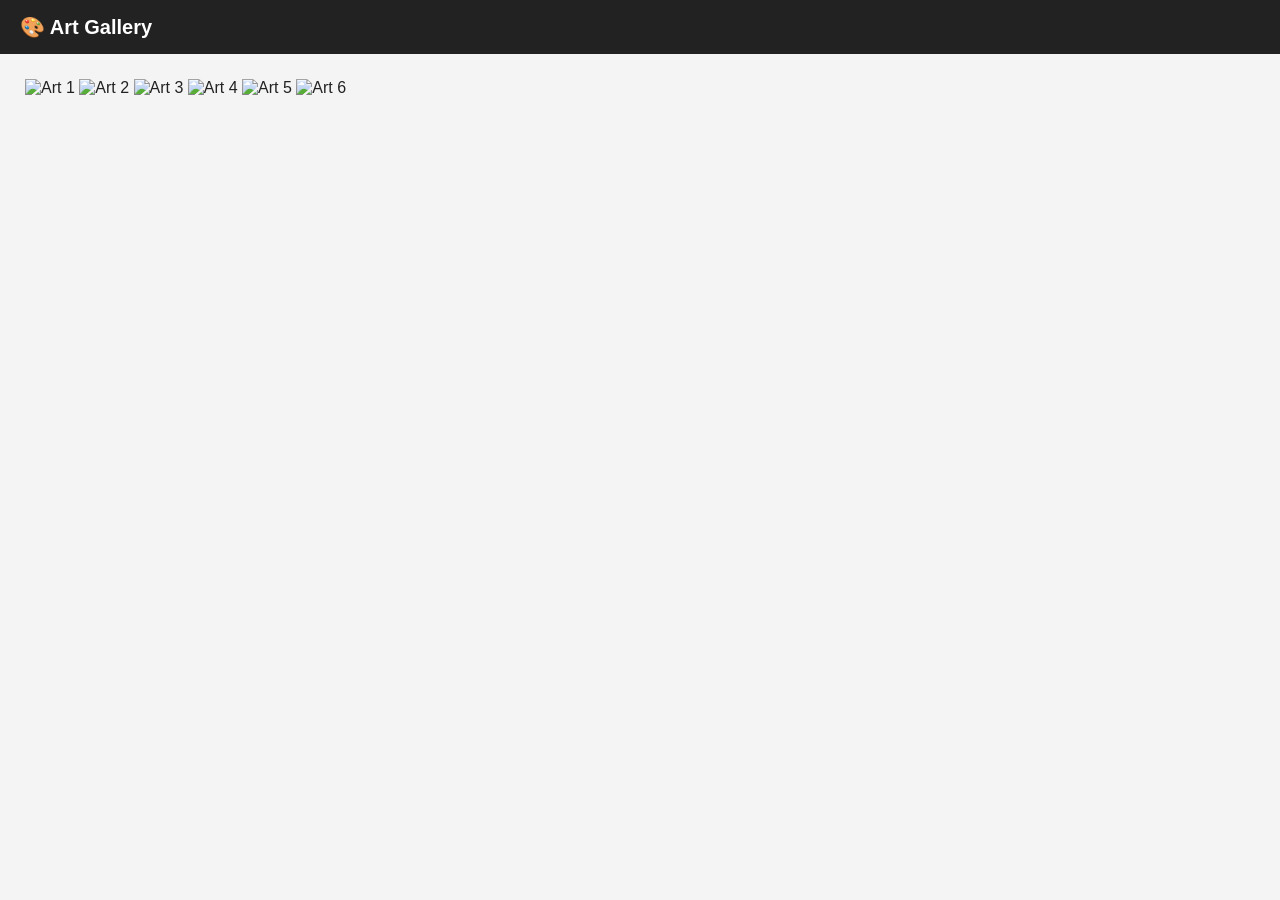
==== art.html @ 4e4d58de "Create art.html for art gallery layout Initial creation of an HTML file for an art gallery." ====
<!DOCTYPE html>
<html lang="en">
<head>
    <meta charset="UTF-8">
    <meta name="viewport" content="width=device-width, initial-scale=1.0">
    <title>Art Gallery | Bijoy</title>

    <link rel="stylesheet" href="style.css">
    <link rel="icon" href="logo.png">
</head>

<body>

<header>
    <h2>🎨 Art Gallery</h2>
</header>

<main>

<div class="gallery">

<img src="art1.jpg" alt="Art 1">
<img src="art2.jpg" alt="Art 2">
<img src="art3.jpg" alt="Art 3">
<img src="art4.jpg" alt="Art 4">
<img src="art5.jpg" alt="Art 5">
<img src="art6.jpg" alt="Art 6">

</div>

</main>

</body>
</html>
---- style.css ----
*{
    margin:0;
    padding:0;
    box-sizing:border-box;
    font-family:Arial,sans-serif;
}

body{
    background:#f4f4f4;
    color:#222;
}

/* ---------- Header ---------- */

header{
    display:flex;
    justify-content:space-between;
    align-items:center;
    background:#222;
    color:white;
    padding:15px 20px;
    position:sticky;
    top:0;
    z-index:1000;
}

header h2{
    font-size:20px;
}

header button{
    background:none;
    border:none;
    color:white;
    font-size:24px;
    cursor:pointer;
}

/* ---------- Sidebar ---------- */

.sidebar{
    position:fixed;
    top:0;
    left:-260px;
    width:250px;
    height:100%;
    background:#333;
    padding:20px;
    transition:0.3s;
    z-index:999;
}

.sidebar.active{
    left:0;
}

#closeBtn{
    float:right;
    background:none;
    border:none;
    color:white;
    font-size:22px;
    cursor:pointer;
    margin-bottom:20px;
}

.sidebar a{
    display:block;
    color:white;
    text-decoration:none;
    padding:12px;
    margin:10px 0;
    border-radius:8px;
}

.sidebar a:hover{
    background:#444;
}

/* ---------- Main ---------- */

main{
    padding:25px;
}

/* ---------- Home ---------- */

.home{
    text-align:center;
    padding:40px 20px;
}

.profile-frame{
    width:190px;
    height:190px;
    margin:auto;
    border:6px solid royalblue;
    border-radius:50%;
    padding:6px;
    background:white;
    box-shadow:0 4px 15px rgba(0,0,0,.25);
}

.home-profile{
    width:100%;
    height:100%;
    object-fit:cover;
    border-radius:50%;
}

.home h1{
    margin-top:20px;
    font-size:36px;
}

.tagline{
    color:#666;
    margin-top:10px;
    font-size:18px;
}

/* ---------- Sections ---------- */

section{
    background:white;
    margin-top:30px;
    padding:20px;
    border-radius:12px;
    box-shadow:0 2px 8px rgba(0,0,0,.12);
}

section h2{
    margin-bottom:15px;
    color:royalblue;
}

blockquote{
    border-left:5px solid royalblue;
    padding-left:15px;
    margin:15px 0;
    font-style:italic;
}

ul{
    margin-left:20px;
}

li{
    margin:8px 0;
}

/* ---------- Mobile ---------- */

@media(max-width:768px){

header h2{
    font-size:18px;
}

.profile-frame{
    width:150px;
    height:150px;
}

.home h1{
    font-size:28px;
}

}
/* ---------- Dark Mode ---------- */

body.dark{
    background:#121212;
    color:#f1f1f1;
}

body.dark header{
    background:#111;
}

body.dark .sidebar{
    background:#1b1b1b;
}

body.dark .sidebar a:hover{
    background:#333;
}

body.dark section{
    background:#1e1e1e;
    color:#f1f1f1;
}

body.dark .tagline{
    color:#ccc;
}

body.dark h2{
    color:#4da3ff;
}

body.dark blockquote{
    border-left-color:#4da3ff;
}

body.dark .profile-frame{
    background:#222;
}
section:hover{
    transform:translateY(-5px);
    box-shadow:0 8px 20px rgba(0,0,0,.18);
}
a{
    color:royalblue;
    text-decoration:none;
}

a:hover{
    text-decoration:underline;
}
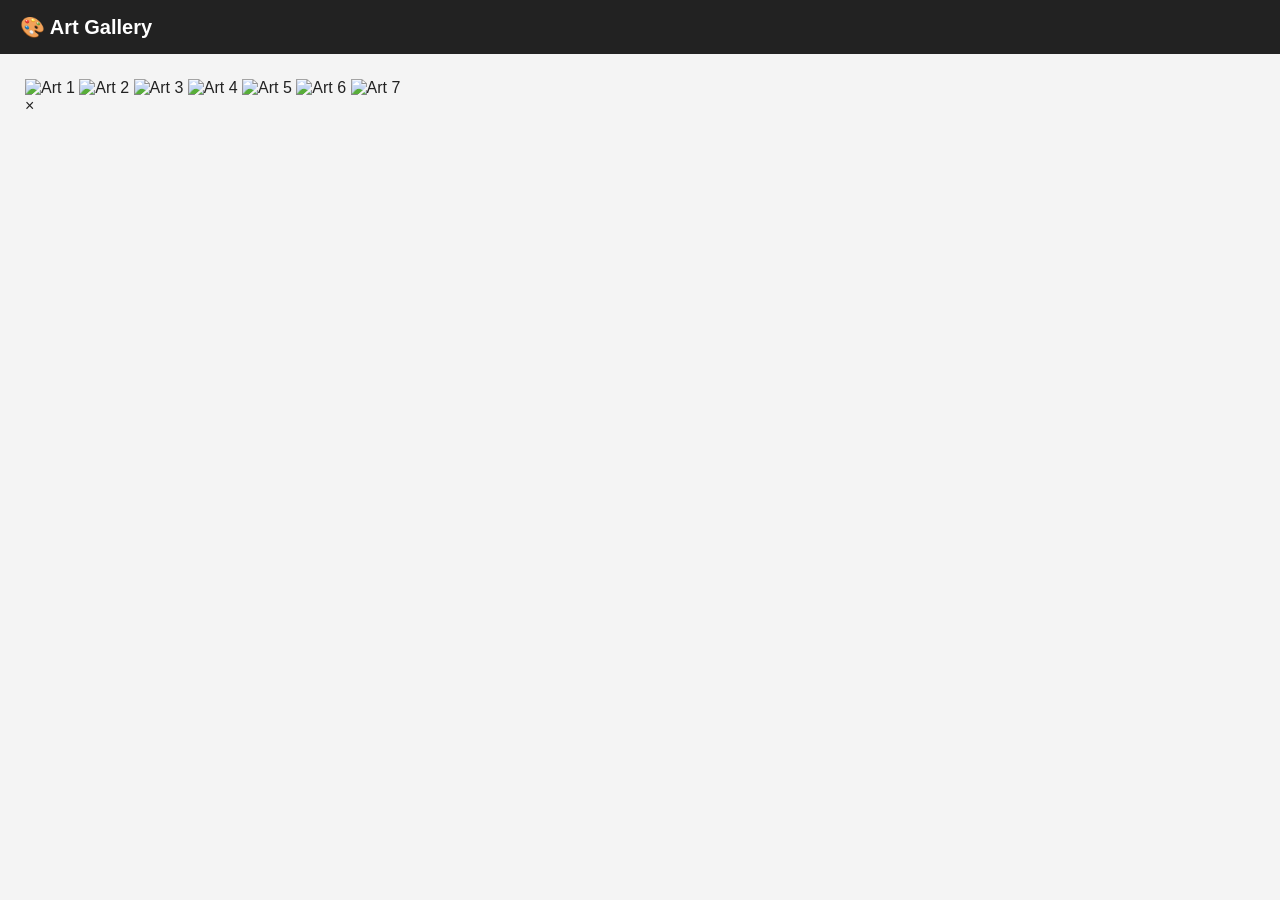
==== commit c5a227d4: "Implement lightbox for image display Added a lightbox feature for displaying images." ====
--- a/art.html
+++ b/art.html
@@ -8,7 +8,7 @@
     <link rel="stylesheet" href="style.css">
     <link rel="icon" href="logo.png">
 </head>
-
+<script src="art.js"></script>
 <body>
 
 <header>
@@ -25,9 +25,16 @@
 <img src="art4.jpg" alt="Art 4">
 <img src="art5.jpg" alt="Art 5">
 <img src="art6.jpg" alt="Art 6">
+<img src="art7.jpg" alt="Art 7">
 
 </div>
+<div id="lightbox" class="lightbox">
 
+    <span id="closeLightbox">&times;</span>
+
+    <img id="lightboxImg">
+
+</div>
 </main>
 
 </body>
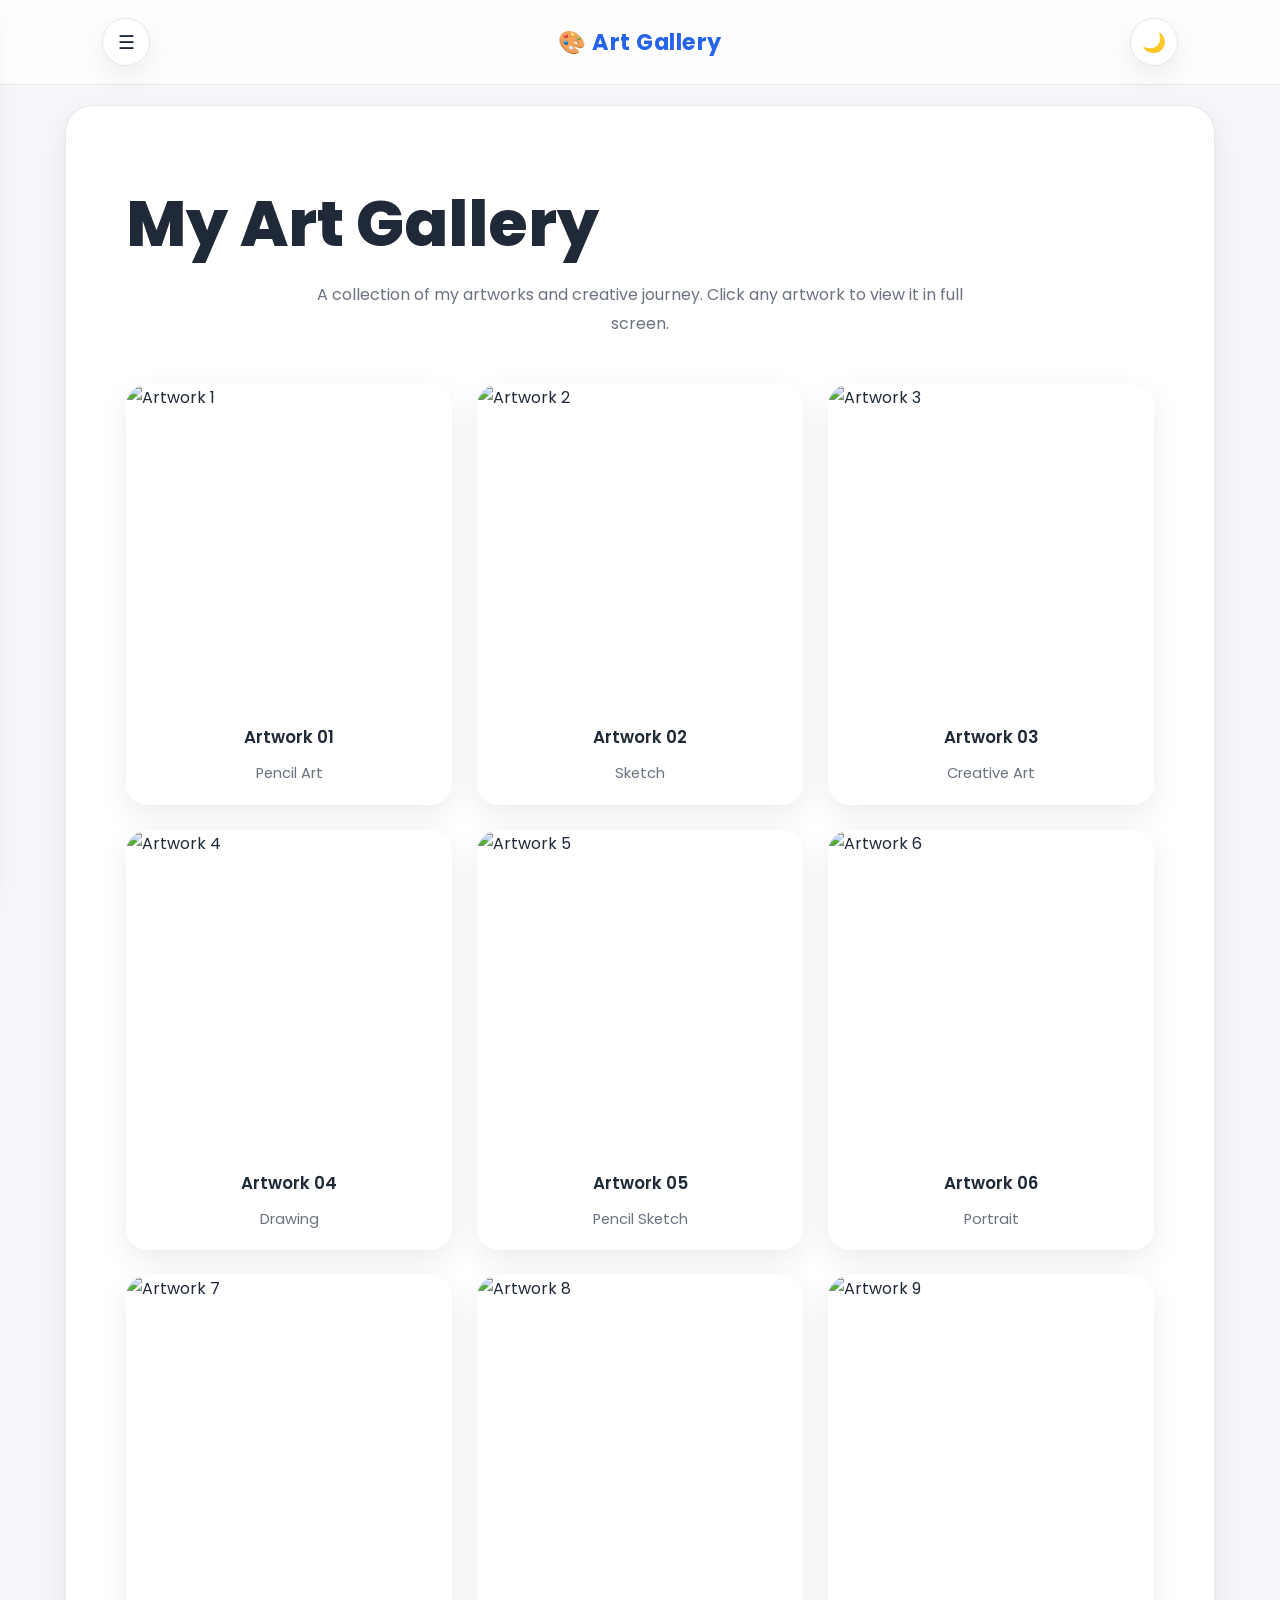
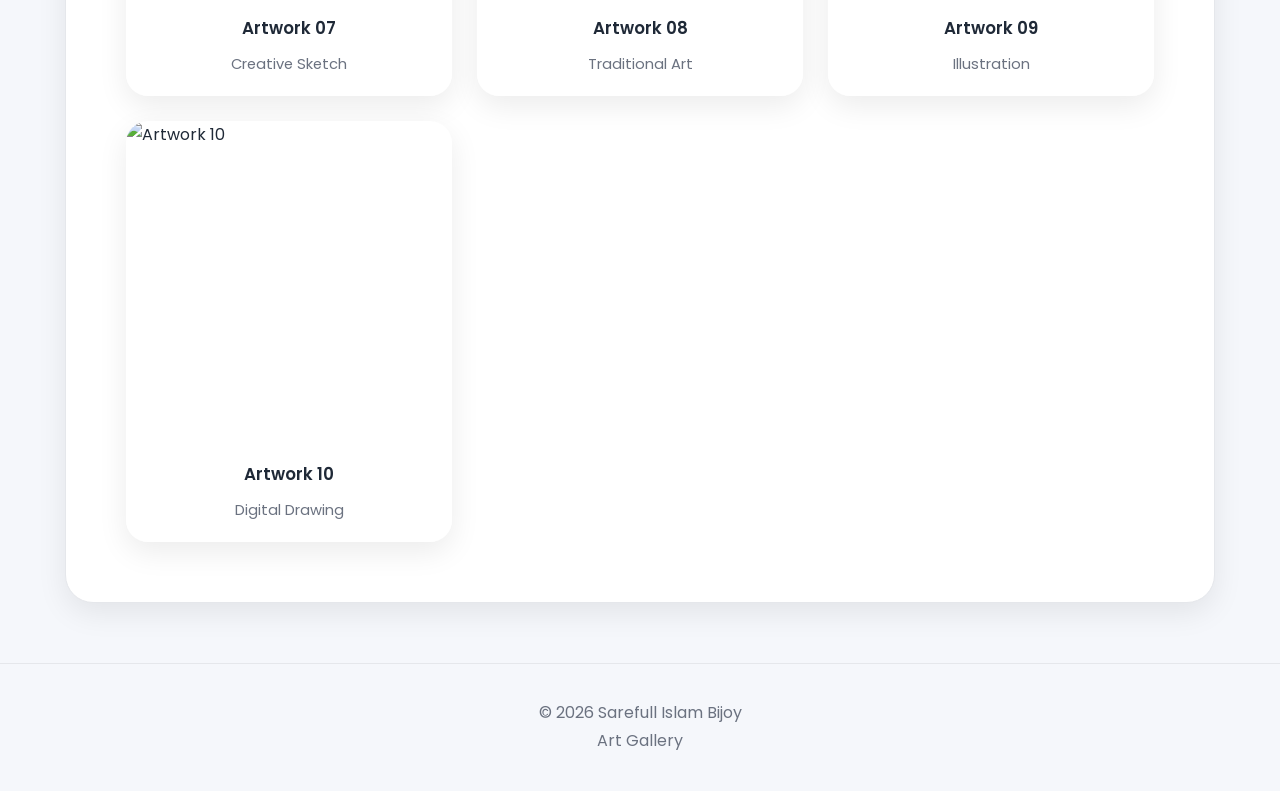
==== commit bfc23fcd: "Remove gallery overlay from artwork items Removed gallery overlay elements from multiple artworks." ====
--- a/art.html
+++ b/art.html
@@ -1,41 +1,450 @@
 <!DOCTYPE html>
 <html lang="en">
+
 <head>
+
     <meta charset="UTF-8">
-    <meta name="viewport" content="width=device-width, initial-scale=1.0">
-    <title>Art Gallery | Bijoy</title>
-
-    <link rel="stylesheet" href="style.css">
-    <link rel="icon" href="logo.png">
+
+    <meta name="viewport"
+          content="width=device-width, initial-scale=1.0">
+
+    <meta name="description"
+          content="Art Gallery of Sarefull Islam Bijoy">
+
+    <title>
+
+        Art Gallery | Bijoy Portfolio
+
+    </title>
+
+
+    <link rel="icon"
+          href="logo.png">
+
+
+    <link rel="stylesheet"
+          href="style.css">
+
 </head>
+
+
+<body>
+
+
+
+<!--==================================
+            HEADER
+===================================-->
+
+<header>
+
+    <button id="menuBtn">
+
+        ☰
+
+    </button>
+
+
+    <h2 class="logo">
+
+        🎨 Art Gallery
+
+    </h2>
+
+
+    <button id="themeBtn">
+
+        🌙
+
+    </button>
+
+
+</header>
+
+
+
+
+<!--==================================
+            SIDEBAR
+===================================-->
+
+<nav id="sidebar"
+     class="sidebar">
+
+
+    <button id="closeBtn">
+
+        ✕
+
+    </button>
+
+
+    <a href="index.html">
+
+        🏠 Home
+
+    </a>
+
+
+    <a href="education.html">
+
+        🎓 Education
+
+    </a>
+
+
+    <a href="art.html">
+
+        🎨 Art Gallery
+
+    </a>
+
+
+</nav>
+
+
+
+
+<main>
+
+
+
+<!--==================================
+            GALLERY SECTION
+===================================-->
+
+<section class="gallery-section">
+
+
+    <h1 class="page-title">
+
+        My Art Gallery
+
+    </h1>
+
+
+    <p class="gallery-subtitle">
+
+        A collection of my artworks and creative journey.
+
+        Click any artwork to view it in full screen.
+
+    </p>
+
+
+
+    <div class="gallery">
+<!--==================================
+            ARTWORK 1
+===================================-->
+
+<div class="gallery-item">
+
+
+    <img src="art1.jpg"
+         alt="Artwork 1">
+   
+    <div class="gallery-caption">
+
+        <h3>
+
+            Artwork 01
+
+        </h3>
+
+        <p>
+
+            Pencil Art
+
+        </p>
+
+    </div>
+
+
+</div>
+
+
+
+<!--==================================
+            ARTWORK 2
+===================================-->
+
+<div class="gallery-item">
+
+
+    <img src="art2.jpg"
+         alt="Artwork 2">
+    
+    <div class="gallery-caption">
+
+        <h3>
+
+            Artwork 02
+
+        </h3>
+
+        <p>
+
+            Sketch
+
+        </p>
+
+    </div>
+
+
+</div>
+
+
+
+<!--==================================
+            ARTWORK 3
+===================================-->
+
+<div class="gallery-item">
+
+
+    <img src="art3.jpg"
+         alt="Artwork 3">
+        
+    <div class="gallery-caption">
+
+        <h3>
+
+            Artwork 03
+
+        </h3>
+
+        <p>
+
+            Creative Art
+
+        </p>
+
+    </div>
+
+
+</div>
+
+
+
+<!--==================================
+            ARTWORK 4
+===================================-->
+
+<div class="gallery-item">
+
+
+    <img src="art4.jpg"
+         alt="Artwork 4">
+
+    <div class="gallery-caption">
+
+        <h3>
+
+            Artwork 04
+
+        </h3>
+
+        <p>
+
+            Drawing
+
+        </p>
+
+    </div>
+
+
+</div>
+
+
+
+<!--==================================
+            ARTWORK 5
+===================================-->
+
+<div class="gallery-item">
+
+
+    <img src="art5.jpg"
+         alt="Artwork 5">
+
+    <div class="gallery-caption">
+
+        <h3>
+
+            Artwork 05
+
+        </h3>
+
+        <p>
+
+            Pencil Sketch
+
+        </p>
+
+    </div>
+
+
+</div>
+
+<!--==================================
+            ARTWORK 6
+===================================-->
+
+<div class="gallery-item">
+
+    <img src="art6.jpg" alt="Artwork 6">
+
+    <div class="gallery-caption">
+
+        <h3>Artwork 06</h3>
+
+        <p>Portrait</p>
+
+    </div>
+
+</div>
+
+
+<!--==================================
+            ARTWORK 7
+===================================-->
+
+<div class="gallery-item">
+
+    <img src="art7.jpg" alt="Artwork 7">
+
+    <div class="gallery-caption">
+
+        <h3>Artwork 07</h3>
+
+        <p>Creative Sketch</p>
+
+    </div>
+
+</div>
+
+
+<!--==================================
+            ARTWORK 8
+===================================-->
+
+<div class="gallery-item">
+
+    <img src="art8.jpg" alt="Artwork 8">
+
+    <div class="gallery-caption">
+
+        <h3>Artwork 08</h3>
+
+        <p>Traditional Art</p>
+
+    </div>
+
+</div>
+
+
+<!--==================================
+            ARTWORK 9
+===================================-->
+
+<div class="gallery-item">
+
+    <img src="art9.jpg" alt="Artwork 9">
+
+    <div class="gallery-caption">
+
+        <h3>Artwork 09</h3>
+
+        <p>Illustration</p>
+
+    </div>
+
+</div>
+
+
+<!--==================================
+            ARTWORK 10
+===================================-->
+
+<div class="gallery-item">
+
+    <img src="art10.jpg" alt="Artwork 10">
+    <div class="gallery-caption">
+
+        <h3>Artwork 10</h3>
+
+        <p>Digital Drawing</p>
+
+    </div>
+
+</div>
+
+    </div>
+
+</section>
+
+</main>
+
+
+<!--==================================
+            LIGHTBOX
+===================================-->
+
+<div class="lightbox" id="lightbox">
+
+    <button class="lightbox-close" id="closeLightbox">
+
+        ✕
+
+    </button>
+
+    <button class="lightbox-prev" id="prevImage">
+
+        ❮
+
+    </button>
+
+    <img id="lightboxImg" src="" alt="Artwork">
+
+    <button class="lightbox-next" id="nextImage">
+
+        ❯
+
+    </button>
+
+    <div class="lightbox-counter" id="imageCounter">
+
+        1 / 10
+
+    </div>
+
+</div>
+
+
+<!--==================================
+            FOOTER
+===================================-->
+
+<footer>
+
+    <p>
+
+        © 2026 Sarefull Islam Bijoy
+
+    </p>
+
+    <p>
+
+        Art Gallery
+
+    </p>
+
+</footer>
+
+
+<script src="script.js"></script>
 <script src="art.js"></script>
-<body>
-
-<header>
-    <h2>🎨 Art Gallery</h2>
-</header>
-
-<main>
-
-<div class="gallery">
-
-<img src="art1.jpg" alt="Art 1">
-<img src="art2.jpg" alt="Art 2">
-<img src="art3.jpg" alt="Art 3">
-<img src="art4.jpg" alt="Art 4">
-<img src="art5.jpg" alt="Art 5">
-<img src="art6.jpg" alt="Art 6">
-<img src="art7.jpg" alt="Art 7">
-
-</div>
-<div id="lightbox" class="lightbox">
-
-    <span id="closeLightbox">&times;</span>
-
-    <img id="lightboxImg">
-
-</div>
-</main>
 
 </body>
 </html>
--- a/style.css
+++ b/style.css
@@ -1,220 +1,3514 @@
-*{
+/*==================================================
+            BIJOY PORTFOLIO
+              STYLE.CSS
+              PART 1
+==================================================*/
+
+
+/*==============================
+        GOOGLE FONT
+==============================*/
+
+@import url("https://fonts.googleapis.com/css2?family=Poppins:wght@300;400;500;600;700;800&display=swap");
+
+
+/*==============================
+        CSS VARIABLES
+==============================*/
+
+:root{
+
+    --primary:#2563eb;
+    --primary-dark:#1d4ed8;
+
+    --secondary:#0f172a;
+
+    --background:#f5f7fb;
+    --surface:#ffffff;
+
+    --text:#1f2937;
+    --text-light:#6b7280;
+
+    --border:#e5e7eb;
+
+    --shadow:0 10px 30px rgba(0,0,0,.08);
+
+    --radius:18px;
+
+    --transition:.30s ease;
+
+}
+
+
+/*==============================
+        DARK MODE
+==============================*/
+
+body.dark{
+
+    --background:#0f172a;
+
+    --surface:#1e293b;
+
+    --text:#f8fafc;
+
+    --text-light:#cbd5e1;
+
+    --border:#334155;
+
+    --shadow:0 12px 35px rgba(0,0,0,.45);
+
+}
+
+
+/*==============================
+        RESET
+==============================*/
+
+*,
+*::before,
+*::after{
+
     margin:0;
     padding:0;
+
     box-sizing:border-box;
-    font-family:Arial,sans-serif;
-}
+
+}
+
+
+/*==============================
+        HTML
+==============================*/
+
+html{
+
+    scroll-behavior:smooth;
+
+}
+
+
+/*==============================
+        BODY
+==============================*/
 
 body{
-    background:#f4f4f4;
-    color:#222;
-}
-
-/* ---------- Header ---------- */
+
+    font-family:"Poppins",sans-serif;
+
+    background:var(--background);
+
+    color:var(--text);
+
+    line-height:1.8;
+
+    transition:
+
+        background var(--transition),
+
+        color var(--transition);
+
+}
+
+
+/*==============================
+        IMAGES
+==============================*/
+
+img{
+
+    display:block;
+
+    max-width:100%;
+
+}
+
+
+/*==============================
+        LINKS
+==============================*/
+
+a{
+
+    color:inherit;
+
+    text-decoration:none;
+
+    transition:var(--transition);
+
+}
+
+
+/*==============================
+        BUTTON
+==============================*/
+
+button{
+
+    font-family:inherit;
+
+    border:none;
+
+    outline:none;
+
+    cursor:pointer;
+
+}
+
+
+/*==============================
+        LIST
+==============================*/
+
+ul{
+
+    list-style:none;
+
+}
+
+
+/*==============================
+        MAIN
+==============================*/
+
+main{
+
+    width:min(1150px,92%);
+
+    margin:auto;
+
+}
+
+
+/*==============================
+        SECTION
+==============================*/
+
+section{
+
+    padding:90px 0;
+
+}
+
+
+/*==============================
+        HEADINGS
+==============================*/
+
+h1{
+
+    font-size:clamp(2.3rem,5vw,4rem);
+
+    font-weight:800;
+
+    color:var(--text);
+
+}
+
+
+h2{
+
+    font-size:clamp(1.8rem,4vw,2.5rem);
+
+    font-weight:700;
+
+    color:var(--primary);
+
+}
+
+
+h3{
+
+    font-size:1.4rem;
+
+    font-weight:600;
+
+}
+
+
+/*==============================
+        PARAGRAPH
+==============================*/
+
+p{
+
+    color:var(--text-light);
+
+}
+
+
+/*==============================
+        SELECTION
+==============================*/
+
+::selection{
+
+    background:var(--primary);
+
+    color:white;
+
+}
+
+
+/*==============================
+        SCROLLBAR
+==============================*/
+
+::-webkit-scrollbar{
+
+    width:10px;
+
+}
+
+
+::-webkit-scrollbar-track{
+
+    background:var(--background);
+
+}
+
+
+::-webkit-scrollbar-thumb{
+
+    background:var(--primary);
+
+    border-radius:20px;
+
+}
+
+
+::-webkit-scrollbar-thumb:hover{
+
+    background:var(--primary-dark);
+
+}
+
+
+/*==============================
+        CARD
+==============================*/
+
+.card{
+
+    background:var(--surface);
+
+    border:1px solid var(--border);
+
+    border-radius:var(--radius);
+
+    box-shadow:var(--shadow);
+
+}
+
+
+/*==============================
+        TRANSITION
+==============================*/
+
+.card,
+button,
+a,
+img{
+
+    transition:var(--transition);
+
+}
+
+/*==================================================
+            HEADER & SIDEBAR
+==================================================*/
+
+
+/*==============================
+            HEADER
+==============================*/
 
 header{
+
+    position:sticky;
+
+    top:0;
+
+    z-index:1000;
+
     display:flex;
+
+    align-items:center;
+
     justify-content:space-between;
+
+    padding:18px 8%;
+
+    background:rgba(255,255,255,.85);
+
+    backdrop-filter:blur(18px);
+
+    -webkit-backdrop-filter:blur(18px);
+
+    border-bottom:1px solid var(--border);
+
+    transition:var(--transition);
+
+}
+
+body.dark header{
+
+    background:rgba(15,23,42,.90);
+
+}
+
+
+/*==============================
+        HEADER TITLE
+==============================*/
+
+header h2{
+
+    color:var(--primary);
+
+    font-size:1.4rem;
+
+    font-weight:700;
+
+    letter-spacing:.5px;
+
+}
+
+
+/*==============================
+        HEADER BUTTONS
+==============================*/
+
+#menuBtn,
+#themeBtn{
+
+    width:48px;
+
+    height:48px;
+
+    display:flex;
+
     align-items:center;
-    background:#222;
-    color:white;
-    padding:15px 20px;
-    position:sticky;
+
+    justify-content:center;
+
+    border-radius:50%;
+
+    background:var(--surface);
+
+    color:var(--text);
+
+    border:1px solid var(--border);
+
+    box-shadow:var(--shadow);
+
+    font-size:1.2rem;
+
+}
+
+#menuBtn:hover,
+#themeBtn:hover{
+
+    background:var(--primary);
+
+    color:#fff;
+
+    transform:translateY(-3px);
+
+}
+
+
+/*==============================
+            SIDEBAR
+==============================*/
+
+.sidebar{
+
+    position:fixed;
+
     top:0;
-    z-index:1000;
-}
-
-header h2{
-    font-size:20px;
-}
-
-header button{
-    background:none;
-    border:none;
-    color:white;
-    font-size:24px;
+
+    left:-290px;
+
+    width:280px;
+
+    height:100vh;
+
+    background:var(--surface);
+
+    border-right:1px solid var(--border);
+
+    box-shadow:var(--shadow);
+
+    padding:25px;
+
+    transition:.35s ease;
+
+    z-index:2000;
+
+    overflow-y:auto;
+
+}
+
+.sidebar.active{
+
+    left:0;
+
+}
+
+
+/*==============================
+        CLOSE BUTTON
+==============================*/
+
+#closeBtn{
+
+    width:42px;
+
+    height:42px;
+
+    margin-left:auto;
+
+    margin-bottom:30px;
+
+    display:flex;
+
+    align-items:center;
+
+    justify-content:center;
+
+    border-radius:50%;
+
+    background:var(--primary);
+
+    color:#fff;
+
+    font-size:18px;
+
+}
+
+#closeBtn:hover{
+
+    transform:rotate(90deg);
+
+}
+
+
+/*==============================
+        SIDEBAR LINKS
+==============================*/
+
+.sidebar a{
+
+    display:flex;
+
+    align-items:center;
+
+    gap:12px;
+
+    padding:15px 18px;
+
+    margin-bottom:10px;
+
+    border-radius:14px;
+
+    color:var(--text);
+
+    font-weight:500;
+
+}
+
+.sidebar a:hover{
+
+    background:var(--primary);
+
+    color:#fff;
+
+    transform:translateX(8px);
+
+}
+
+
+/*==============================
+        ACTIVE LINK
+==============================*/
+
+.sidebar a.active{
+
+    background:var(--primary);
+
+    color:#fff;
+
+}
+
+
+/*==============================
+        MOBILE
+==============================*/
+
+@media(max-width:768px){
+
+    header{
+
+        padding:15px 20px;
+
+    }
+
+    header h2{
+
+        font-size:1.15rem;
+
+    }
+
+    .sidebar{
+
+        width:260px;
+
+    }
+
+        }
+/*==================================================
+                HERO SECTION
+==================================================*/
+
+.hero{
+
+    display:flex;
+
+    align-items:center;
+
+    justify-content:space-between;
+
+    gap:50px;
+
+    padding:30px 0 20px;
+
+    min-height:auto;
+
+}
+
+/*==============================
+            HERO TEXT
+==============================*/
+
+.hero-text{
+
+    flex:1;
+
+}
+
+.greeting{
+
+    display:inline-block;
+
+    padding:8px 18px;
+
+    background:#dbeafe;
+
+    color:var(--primary);
+
+    border-radius:30px;
+
+    font-size:.95rem;
+
+    font-weight:600;
+
+    margin-bottom:20px;
+
+}
+
+body.dark .greeting{
+
+    background:#1e3a8a;
+
+    color:#fff;
+
+}
+
+.hero h1{
+
+    margin-bottom:18px;
+
+    line-height:1.2;
+
+}
+
+.hero h2{
+
+    margin-bottom:22px;
+
+    color:var(--primary);
+
+}
+
+.hero-description{
+
+    max-width:580px;
+
+    font-size:1.05rem;
+
+    margin-bottom:28px;
+
+}
+
+
+/*==============================
+            BUTTON
+==============================*/
+
+.hero-btn{
+
+    display:inline-flex;
+
+    align-items:center;
+
+    gap:10px;
+
+    padding:14px 28px;
+
+    border-radius:50px;
+
+    background:var(--primary);
+
+    color:#fff;
+
+    font-weight:600;
+
+    box-shadow:0 10px 25px rgba(37,99,235,.35);
+
+}
+
+.hero-btn:hover{
+
+    background:var(--primary-dark);
+
+    transform:translateY(-4px);
+
+}
+
+
+/*==============================
+        HERO IMAGE
+==============================*/
+
+.hero-image{
+
+    flex:1;
+
+    display:flex;
+
+    justify-content:center;
+
+}
+
+
+/*==============================
+        PROFILE FRAME
+==============================*/
+
+.profile-frame{
+
+    width:320px;
+
+    height:390px;
+
+    padding:8px;
+
+    border-radius:170px 170px 60px 60px;
+
+    background:linear-gradient(
+        135deg,
+        #2563eb,
+        #4f46e5,
+        #06b6d4
+    );
+
+    animation:float 4s ease-in-out infinite;
+
+    box-shadow:
+        0 20px 45px rgba(37,99,235,.35);
+
+}
+
+.profile-frame img{
+
+    width:100%;
+
+    height:100%;
+
+    object-fit:cover;
+
+    border-radius:165px 165px 55px 55px;
+
+}
+
+
+/*==============================
+        FLOAT ANIMATION
+==============================*/
+
+@keyframes float{
+
+    0%{
+
+        transform:translateY(0);
+
+    }
+
+    50%{
+
+        transform:translateY(-12px);
+
+    }
+
+    100%{
+
+        transform:translateY(0);
+
+    }
+
+}
+
+
+/*==============================
+        MOBILE
+==============================*/
+
+@media(max-width:900px){
+
+.hero{
+
+    flex-direction:column-reverse;
+
+    text-align:center;
+
+    gap:50px;
+
+}
+
+.hero-description{
+
+    margin:auto auto 30px;
+
+}
+
+.profile-frame{
+
+    width:250px;
+
+    height:300px;
+
+}
+
+.hero h1{
+
+    font-size:2.7rem;
+
+}
+
+.hero h2{
+
+    font-size:1.4rem;
+
+}
+
+}
+
+/*==================================================
+            ABOUT & PHILOSOPHY
+==================================================*/
+#about{
+
+    margin-top:15px;
+
+}
+/*==============================
+        SECTION CARD
+==============================*/
+
+#about,
+#philosophy{
+
+    background:var(--surface);
+
+    border:1px solid var(--border);
+
+    border-radius:28px;
+
+    padding:55px;
+
+    margin:40px 0;
+
+    box-shadow:var(--shadow);
+
+    transition:var(--transition);
+
+}
+
+#about:hover,
+#philosophy:hover{
+
+    transform:translateY(-6px);
+
+    box-shadow:0 20px 45px rgba(0,0,0,.12);
+
+}
+
+
+/*==============================
+        SECTION TITLE
+==============================*/
+
+#about h2,
+#philosophy h2{
+
+    position:relative;
+
+    display:inline-block;
+
+    margin-bottom:28px;
+
+    padding-bottom:12px;
+
+}
+
+#about h2::after,
+#philosophy h2::after{
+
+    content:"";
+
+    position:absolute;
+
+    left:0;
+
+    bottom:0;
+
+    width:70px;
+
+    height:4px;
+
+    border-radius:50px;
+
+    background:linear-gradient(
+        90deg,
+        #2563eb,
+        #4f46e5
+    );
+
+}
+
+
+/*==============================
+        ABOUT TEXT
+==============================*/
+
+#about p{
+
+    max-width:850px;
+
+    font-size:1.08rem;
+
+    color:var(--text-light);
+
+    line-height:2;
+
+}
+
+
+/*==============================
+        BLOCKQUOTE
+==============================*/
+
+blockquote{
+
+    position:relative;
+
+    margin:25px 0;
+
+    padding:28px 30px 28px 75px;
+
+    background:linear-gradient(
+        135deg,
+        rgba(37,99,235,.08),
+        rgba(79,70,229,.05)
+    );
+
+    border-left:6px solid var(--primary);
+
+    border-radius:18px;
+
+    color:var(--text);
+
+    font-size:1.08rem;
+
+    font-style:italic;
+
+    line-height:1.9;
+
+    transition:var(--transition);
+
+}
+
+
+/*==============================
+        QUOTE ICON
+==============================*/
+
+blockquote::before{
+
+    content:"❝";
+
+    position:absolute;
+
+    left:22px;
+
+    top:12px;
+
+    font-size:2.8rem;
+
+    color:var(--primary);
+
+    opacity:.35;
+
+}
+
+
+/*==============================
+        BLOCKQUOTE HOVER
+==============================*/
+
+blockquote:hover{
+
+    transform:translateX(8px);
+
+    box-shadow:0 12px 30px rgba(37,99,235,.15);
+
+}
+
+
+/*==============================
+        DARK MODE
+==============================*/
+
+body.dark blockquote{
+
+    background:rgba(255,255,255,.05);
+
+    color:var(--text);
+
+}
+
+
+/*==============================
+        MOBILE
+==============================*/
+
+@media(max-width:768px){
+
+    #about,
+    #philosophy{
+
+        padding:30px 24px;
+
+        border-radius:22px;
+
+    }
+
+    blockquote{
+
+        padding:22px 22px 22px 60px;
+
+        font-size:1rem;
+
+    }
+
+    blockquote::before{
+
+        left:16px;
+
+        font-size:2.2rem;
+
+    }
+
+        }
+/*==================================================
+                SKILLS
+==================================================*/
+
+/*==============================
+        SECTION
+==============================*/
+
+#skills{
+
+    margin:40px 0;
+
+    padding:60px;
+
+    background:var(--surface);
+
+    border:1px solid var(--border);
+
+    border-radius:28px;
+
+    box-shadow:var(--shadow);
+
+}
+
+#skills h2{
+
+    text-align:center;
+
+    margin-bottom:50px;
+
+}
+
+
+/*==============================
+        GRID
+==============================*/
+
+.skills-grid{
+
+    display:grid;
+
+    grid-template-columns:repeat(auto-fit,minmax(300px,1fr));
+
+    gap:25px;
+
+}
+
+
+/*==============================
+        CARD
+==============================*/
+
+.skill-card{
+
+    padding:25px;
+
+    background:var(--background);
+
+    border:1px solid var(--border);
+
+    border-radius:20px;
+
+    transition:var(--transition);
+
+}
+
+.skill-card:hover{
+
+    transform:translateY(-8px);
+
+    box-shadow:0 18px 40px rgba(0,0,0,.12);
+
+}
+
+
+/*==============================
+        TOP
+==============================*/
+
+.skill-top{
+
+    display:flex;
+
+    justify-content:space-between;
+
+    align-items:center;
+
+    margin-bottom:16px;
+
+}
+
+.skill-name{
+
+    font-size:1.05rem;
+
+    font-weight:600;
+
+    color:var(--text);
+
+}
+
+.skill-percent{
+
+    color:var(--primary);
+
+    font-weight:700;
+
+}
+
+
+/*==============================
+        BAR
+==============================*/
+
+.skill-bar{
+
+    height:12px;
+
+    background:#dbe4f3;
+
+    border-radius:50px;
+
+    overflow:hidden;
+
+}
+
+body.dark .skill-bar{
+
+    background:#334155;
+
+}
+
+.skill-fill{
+
+    height:100%;
+
+    border-radius:50px;
+
+    background:linear-gradient(
+        90deg,
+        #2563eb,
+        #4f46e5,
+        #06b6d4
+    );
+
+    transition:1.2s ease;
+
+}
+
+
+/*==============================
+        DIFFERENT LEVEL
+==============================*/
+
+.html{
+
+    width:90%;
+
+}
+
+.css{
+
+    width:80%;
+
+}
+
+.javascript{
+
+    width:60%;
+
+}
+
+.python{
+
+    width:65%;
+
+}
+
+.git{
+
+    width:55%;
+
+}
+
+
+/*==============================
+        MOBILE
+==============================*/
+
+@media(max-width:768px){
+
+#skills{
+
+    padding:35px 22px;
+
+}
+
+.skills-grid{
+
+    grid-template-columns:1fr;
+
+}
+
+}
+
+/*==================================================
+                PROJECTS
+==================================================*/
+
+/*==============================
+        SECTION
+==============================*/
+
+#projects{
+
+    margin:40px 0;
+
+    padding:60px;
+
+    background:var(--surface);
+
+    border:1px solid var(--border);
+
+    border-radius:28px;
+
+    box-shadow:var(--shadow);
+
+}
+
+#projects h2{
+
+    text-align:center;
+
+    margin-bottom:50px;
+
+}
+
+
+/*==============================
+        GRID
+==============================*/
+
+.projects-grid{
+
+    display:grid;
+
+    grid-template-columns:repeat(auto-fit,minmax(330px,1fr));
+
+    gap:30px;
+
+}
+
+
+/*==============================
+        CARD
+==============================*/
+
+.project-card{
+
+    display:flex;
+
+    flex-direction:column;
+
+    background:var(--background);
+
+    border:1px solid var(--border);
+
+    border-radius:22px;
+
+    overflow:hidden;
+
+    transition:var(--transition);
+
+}
+
+.project-card:hover{
+
+    transform:translateY(-10px);
+
+    box-shadow:0 20px 45px rgba(0,0,0,.12);
+
+}
+
+
+/*==============================
+        IMAGE
+==============================*/
+
+.project-image{
+
+    width:100%;
+
+    aspect-ratio:16/9;
+
+    overflow:hidden;
+
+}
+
+.project-image img{
+
+    width:100%;
+
+    height:100%;
+
+    object-fit:cover;
+
+    transition:.5s;
+
+}
+
+.project-card:hover .project-image img{
+
+    transform:scale(1.08);
+
+}
+
+
+/*==============================
+        CONTENT
+==============================*/
+
+.project-content{
+
+    padding:24px;
+
+}
+
+.project-content h3{
+
+    margin-bottom:12px;
+
+    color:var(--text);
+
+}
+
+.project-content p{
+
+    margin-bottom:20px;
+
+    line-height:1.8;
+
+}
+
+
+/*==============================
+        BADGE
+==============================*/
+
+.project-status{
+
+    display:inline-block;
+
+    margin-bottom:18px;
+
+    padding:6px 14px;
+
+    border-radius:50px;
+
+    font-size:.85rem;
+
+    font-weight:600;
+
+    background:#dbeafe;
+
+    color:var(--primary);
+
+}
+
+body.dark .project-status{
+
+    background:#1e3a8a;
+
+    color:#fff;
+
+}
+
+
+/*==============================
+        BUTTONS
+==============================*/
+
+.project-buttons{
+
+    display:flex;
+
+    gap:12px;
+
+    flex-wrap:wrap;
+
+}
+
+.project-btn{
+
+    display:inline-flex;
+
+    align-items:center;
+
+    justify-content:center;
+
+    padding:12px 22px;
+
+    border-radius:50px;
+
+    font-weight:600;
+
+    background:var(--primary);
+
+    color:#fff;
+
+}
+
+.project-btn:hover{
+
+    background:var(--primary-dark);
+
+    transform:translateY(-3px);
+
+}
+
+.project-btn.secondary{
+
+    background:transparent;
+
+    color:var(--primary);
+
+    border:2px solid var(--primary);
+
+}
+
+.project-btn.secondary:hover{
+
+    background:var(--primary);
+
+    color:#fff;
+
+}
+
+
+/*==============================
+        MOBILE
+==============================*/
+
+@media(max-width:768px){
+
+#projects{
+
+    padding:35px 22px;
+
+}
+
+.projects-grid{
+
+    grid-template-columns:1fr;
+
+}
+
+.project-buttons{
+
+    flex-direction:column;
+
+}
+
+.project-btn{
+
+    width:100%;
+
+}
+
+}
+
+/*==================================================
+                CONTACT
+==================================================*/
+
+/*==============================
+        CONTACT SECTION
+==============================*/
+
+#contact{
+
+    margin:40px 0 80px;
+
+    padding:60px;
+
+    background:var(--surface);
+
+    border:1px solid var(--border);
+
+    border-radius:28px;
+
+    box-shadow:var(--shadow);
+
+}
+
+#contact h2{
+
+    text-align:center;
+
+    margin-bottom:18px;
+
+}
+
+.contact-subtitle{
+
+    max-width:650px;
+
+    margin:0 auto 45px;
+
+    text-align:center;
+
+    color:var(--text-light);
+
+}
+
+
+/*==============================
+        GRID
+==============================*/
+
+.contact-grid{
+
+    display:grid;
+
+    grid-template-columns:repeat(auto-fit,minmax(280px,1fr));
+
+    gap:25px;
+
+}
+
+
+/*==============================
+        CARD
+==============================*/
+
+.contact-card{
+
+    padding:28px;
+
+    background:var(--background);
+
+    border:1px solid var(--border);
+
+    border-radius:22px;
+
+    text-align:center;
+
+    transition:var(--transition);
+
+}
+
+.contact-card:hover{
+
+    transform:translateY(-8px);
+
+    box-shadow:0 18px 40px rgba(0,0,0,.12);
+
+}
+
+
+/*==============================
+        ICON
+==============================*/
+
+.contact-icon{
+
+    width:70px;
+
+    height:70px;
+
+    margin:0 auto 20px;
+
+    display:flex;
+
+    justify-content:center;
+
+    align-items:center;
+
+    border-radius:50%;
+
+    background:linear-gradient(
+        135deg,
+        #2563eb,
+        #4f46e5
+    );
+
+    color:#fff;
+
+    font-size:28px;
+
+}
+
+
+/*==============================
+        TITLE
+==============================*/
+
+.contact-card h3{
+
+    margin-bottom:12px;
+
+    color:var(--text);
+
+}
+
+
+/*==============================
+        TEXT
+==============================*/
+
+.contact-card p{
+
+    margin-bottom:20px;
+
+    line-height:1.8;
+
+}
+
+
+/*==============================
+        LINK
+==============================*/
+
+.contact-link{
+
+    display:inline-flex;
+
+    align-items:center;
+
+    justify-content:center;
+
+    padding:12px 24px;
+
+    border-radius:50px;
+
+    background:var(--primary);
+
+    color:#fff;
+
+    font-weight:600;
+
+}
+
+.contact-link:hover{
+
+    background:var(--primary-dark);
+
+    transform:translateY(-3px);
+
+}
+
+
+/*==============================
+        SOCIAL
+==============================*/
+
+.social-links{
+
+    display:flex;
+
+    justify-content:center;
+
+    gap:18px;
+
+    margin-top:45px;
+
+}
+
+.social-links a{
+
+    width:55px;
+
+    height:55px;
+
+    display:flex;
+
+    justify-content:center;
+
+    align-items:center;
+
+    border-radius:50%;
+
+    background:var(--surface);
+
+    border:1px solid var(--border);
+
+    box-shadow:var(--shadow);
+
+    font-size:22px;
+
+}
+
+.social-links a:hover{
+
+    background:var(--primary);
+
+    color:#fff;
+
+    transform:translateY(-6px) rotate(8deg);
+
+}
+
+
+/*==============================
+        MOBILE
+==============================*/
+
+@media(max-width:768px){
+
+    #contact{
+
+        padding:35px 22px;
+
+    }
+
+    .contact-grid{
+
+        grid-template-columns:1fr;
+
+    }
+
+    .social-links{
+
+        flex-wrap:wrap;
+
+    }
+
+}
+
+/*==================================================
+                EDUCATION
+==================================================*/
+
+/*==============================
+        EDUCATION SECTION
+==============================*/
+
+.education-section{
+
+    margin:40px 0 80px;
+
+    padding:60px;
+
+    background:var(--surface);
+
+    border:1px solid var(--border);
+
+    border-radius:28px;
+
+    box-shadow:var(--shadow);
+
+}
+
+.education-section h2{
+
+    text-align:center;
+
+    margin-bottom:18px;
+
+}
+
+.education-subtitle{
+
+    max-width:700px;
+
+    margin:0 auto 50px;
+
+    text-align:center;
+
+    color:var(--text-light);
+
+}
+
+
+/*==============================
+        TIMELINE
+==============================*/
+
+.education-timeline{
+
+    position:relative;
+
+    display:flex;
+
+    flex-direction:column;
+
+    gap:35px;
+
+}
+
+.education-timeline::before{
+
+    content:"";
+
+    position:absolute;
+
+    left:38px;
+
+    top:0;
+
+    width:4px;
+
+    height:100%;
+
+    background:linear-gradient(
+        to bottom,
+        #2563eb,
+        #4f46e5
+    );
+
+    border-radius:50px;
+
+}
+
+
+/*==============================
+        CARD
+==============================*/
+
+.education-card{
+
+    position:relative;
+
+    display:flex;
+
+    gap:25px;
+
+    align-items:flex-start;
+
+    padding:25px;
+
+    margin-left:30px;
+
+    background:var(--background);
+
+    border:1px solid var(--border);
+
+    border-radius:22px;
+
+    transition:var(--transition);
+
+}
+
+.education-card:hover{
+
+    transform:translateY(-6px);
+
+    box-shadow:0 18px 40px rgba(0,0,0,.12);
+
+}
+
+
+/*==============================
+        TIMELINE DOT
+==============================*/
+
+.education-card::before{
+
+    content:"";
+
+    position:absolute;
+
+    left:-42px;
+
+    top:38px;
+
+    width:18px;
+
+    height:18px;
+
+    border-radius:50%;
+
+    background:var(--primary);
+
+    border:4px solid var(--surface);
+
+}
+
+
+/*==============================
+        LOGO
+==============================*/
+
+.education-logo{
+
+    width:90px;
+
+    height:90px;
+
+    border-radius:50%;
+
+    object-fit:cover;
+
+    border:3px solid var(--primary);
+
+    flex-shrink:0;
+
+}
+
+
+/*==============================
+        CONTENT
+==============================*/
+
+.education-content{
+
+    flex:1;
+
+}
+
+.education-content h3{
+
+    margin-bottom:10px;
+
+    color:var(--text);
+
+}
+
+.education-content p{
+
+    margin-bottom:12px;
+
+    line-height:1.8;
+
+}
+
+.education-year{
+
+    display:inline-block;
+
+    padding:6px 16px;
+
+    border-radius:50px;
+
+    background:#dbeafe;
+
+    color:var(--primary);
+
+    font-weight:600;
+
+}
+
+body.dark .education-year{
+
+    background:#1e3a8a;
+
+    color:#fff;
+
+}
+
+
+/*==============================
+        IMAGE
+==============================*/
+
+.education-image{
+
+    margin-top:18px;
+
+    border-radius:18px;
+
+    overflow:hidden;
+
+}
+
+.education-image img{
+
+    width:100%;
+
+    aspect-ratio:16/9;
+
+    object-fit:cover;
+
+    transition:.4s;
+
+}
+
+.education-image img:hover{
+
+    transform:scale(1.05);
+
+}
+
+
+/*==============================
+        MOBILE
+==============================*/
+
+@media(max-width:768px){
+
+.education-section{
+
+    padding:35px 22px;
+
+}
+
+.education-timeline::before{
+
+    display:none;
+
+}
+
+.education-card{
+
+    margin-left:0;
+
+    flex-direction:column;
+
+    text-align:center;
+
+}
+
+.education-card::before{
+
+    display:none;
+
+}
+
+.education-logo{
+
+    margin:auto;
+
+}
+
+}
+
+/*==================================================
+                PART 9A
+            ART GALLERY
+==================================================*/
+
+
+/*==============================
+        GALLERY SECTION
+==============================*/
+
+.gallery-section{
+
+    margin:40px 0 80px;
+
+    padding:60px;
+
+    background:var(--surface);
+
+    border:1px solid var(--border);
+
+    border-radius:28px;
+
+    box-shadow:var(--shadow);
+
+}
+
+
+.gallery-section h2{
+
+    text-align:center;
+
+    margin-bottom:18px;
+
+}
+
+
+.gallery-subtitle{
+
+    max-width:700px;
+
+    margin:0 auto 45px;
+
+    text-align:center;
+
+    color:var(--text-light);
+
+}
+
+
+/*==============================
+        GALLERY GRID
+==============================*/
+
+.gallery{
+
+    display:grid;
+
+    grid-template-columns:
+    repeat(auto-fit,minmax(260px,1fr));
+
+    gap:25px;
+
+}
+
+
+/*==============================
+        IMAGE CARD
+==============================*/
+
+.gallery-item{
+
+    position:relative;
+
+    overflow:hidden;
+
+    border-radius:22px;
+
+    background:var(--surface);
+
+    box-shadow:var(--shadow);
+
     cursor:pointer;
-}
-
-/* ---------- Sidebar ---------- */
-
-.sidebar{
+
+    transition:var(--transition);
+
+}
+
+
+.gallery-item:hover{
+
+    transform:translateY(-8px);
+
+    box-shadow:0 20px 45px rgba(0,0,0,.15);
+
+}
+
+
+/*==============================
+        IMAGE
+==============================*/
+
+.gallery-item img{
+
+    width:100%;
+
+    height:320px;
+
+    object-fit:cover;
+
+    transition:.5s ease;
+
+}
+
+
+.gallery-item:hover img{
+
+    transform:scale(1.08);
+
+}
+
+
+/*==============================
+        OVERLAY
+==============================*/
+
+.gallery-overlay{
+
+    position:absolute;
+
+    inset:0;
+
+    display:flex;
+
+    justify-content:center;
+
+    align-items:center;
+
+    background:rgba(0,0,0,.55);
+
+    opacity:0;
+
+    transition:.35s;
+
+}
+
+
+.gallery-item:hover .gallery-overlay{
+
+    opacity:1;
+
+}
+
+
+/*==============================
+        ICON
+==============================*/
+
+.gallery-overlay span{
+
+    width:70px;
+
+    height:70px;
+
+    display:flex;
+
+    justify-content:center;
+
+    align-items:center;
+
+    border-radius:50%;
+
+    background:white;
+
+    color:var(--primary);
+
+    font-size:30px;
+
+    transform:scale(.7);
+
+    transition:.35s;
+
+}
+
+
+.gallery-item:hover .gallery-overlay span{
+
+    transform:scale(1);
+
+}
+
+
+/*==============================
+        CAPTION
+==============================*/
+
+.gallery-caption{
+
+    padding:18px;
+
+    text-align:center;
+
+    background:var(--surface);
+
+}
+
+
+.gallery-caption h3{
+
+    font-size:1.05rem;
+
+    color:var(--text);
+
+    margin-bottom:8px;
+
+}
+
+
+.gallery-caption p{
+
+    font-size:.92rem;
+
+    color:var(--text-light);
+
+}
+
+
+/*==============================
+        MOBILE
+==============================*/
+
+@media(max-width:768px){
+
+.gallery-section{
+
+    padding:35px 22px;
+
+}
+
+.gallery{
+
+    grid-template-columns:1fr;
+
+}
+
+.gallery-item img{
+
+    height:260px;
+
+}
+
+}
+
+/*==================================================
+                PART 9B
+        LIGHTBOX & IMAGE VIEWER
+==================================================*/
+
+
+/*==============================
+        LIGHTBOX
+==============================*/
+
+.lightbox{
+
     position:fixed;
+
     top:0;
-    left:-260px;
-    width:250px;
-    height:100%;
-    background:#333;
-    padding:20px;
-    transition:0.3s;
-    z-index:999;
-}
-
-.sidebar.active{
     left:0;
-}
-
-#closeBtn{
-    float:right;
-    background:none;
-    border:none;
-    color:white;
-    font-size:22px;
-    cursor:pointer;
-    margin-bottom:20px;
-}
-
-.sidebar a{
-    display:block;
-    color:white;
-    text-decoration:none;
-    padding:12px;
-    margin:10px 0;
-    border-radius:8px;
-}
-
-.sidebar a:hover{
-    background:#444;
-}
-
-/* ---------- Main ---------- */
-
-main{
-    padding:25px;
-}
-
-/* ---------- Home ---------- */
-
-.home{
-    text-align:center;
-    padding:40px 20px;
-}
-
-.profile-frame{
-    width:190px;
-    height:190px;
-    margin:auto;
-    border:6px solid royalblue;
-    border-radius:50%;
-    padding:6px;
-    background:white;
-    box-shadow:0 4px 15px rgba(0,0,0,.25);
-}
-
-.home-profile{
+
     width:100%;
     height:100%;
-    object-fit:cover;
+
+    display:flex;
+
+    justify-content:center;
+
+    align-items:center;
+
+    background:rgba(0,0,0,.95);
+
+    z-index:99999;
+
+    opacity:0;
+
+    visibility:hidden;
+
+}
+
+
+.lightbox.active{
+
+    opacity:1;
+
+    visibility:visible;
+
+}
+
+
+/*==============================
+        CLOSE BUTTON
+==============================*/
+
+.lightbox-close{
+
+    position:absolute;
+
+    top:25px;
+
+    right:30px;
+
+    width:55px;
+
+    height:55px;
+
+    display:flex;
+
+    justify-content:center;
+
+    align-items:center;
+
     border-radius:50%;
-}
-
-.home h1{
+
+    background:rgba(255,255,255,.15);
+
+    color:#fff;
+
+    font-size:30px;
+
+    cursor:pointer;
+
+    transition:var(--transition);
+
+}
+
+
+.lightbox-close:hover{
+
+    background:var(--primary);
+
+    transform:rotate(90deg);
+
+}
+
+
+/*==============================
+        PREVIOUS BUTTON
+==============================*/
+
+.lightbox-prev{
+
+    position:absolute;
+
+    left:25px;
+
+    top:50%;
+
+    transform:translateY(-50%);
+
+    width:60px;
+
+    height:60px;
+
+    display:flex;
+
+    justify-content:center;
+
+    align-items:center;
+
+    border-radius:50%;
+
+    background:rgba(255,255,255,.15);
+
+    color:#fff;
+
+    font-size:30px;
+
+    cursor:pointer;
+
+    transition:var(--transition);
+
+}
+
+
+.lightbox-prev:hover{
+
+    background:var(--primary);
+
+}
+
+
+/*==============================
+        NEXT BUTTON
+==============================*/
+
+.lightbox-next{
+
+    position:absolute;
+
+    right:25px;
+
+    top:50%;
+
+    transform:translateY(-50%);
+
+    width:60px;
+
+    height:60px;
+
+    display:flex;
+
+    justify-content:center;
+
+    align-items:center;
+
+    border-radius:50%;
+
+    background:rgba(255,255,255,.15);
+
+    color:#fff;
+
+    font-size:30px;
+
+    cursor:pointer;
+
+    transition:var(--transition);
+
+}
+
+
+.lightbox-next:hover{
+
+    background:var(--primary);
+
+}
+
+
+/*==============================
+        IMAGE COUNTER
+==============================*/
+
+.lightbox-counter{
+
+    position:absolute;
+
+    bottom:25px;
+
+    left:50%;
+
+    transform:translateX(-50%);
+
+    padding:10px 20px;
+
+    border-radius:50px;
+
+    background:rgba(255,255,255,.15);
+
+    color:#fff;
+
+    font-size:.95rem;
+
+    font-weight:600;
+
+}
+
+
+/*==============================
+        MOBILE
+==============================*/
+
+@media(max-width:768px){
+
+.lightbox{
+
+    padding:20px;
+
+}
+
+..lightbox img{
+
+    width:auto;
+
+    height:auto;
+
+    max-width:95vw;
+
+    max-height:92vh;
+
+    object-fit:contain;
+
+    border-radius:18px;
+
+    background:#fff;
+
+    box-shadow:0 25px 60px rgba(0,0,0,.45);
+
+    transform:scale(1);
+
+}
+
+.lightbox-prev,
+.lightbox-next{
+
+    width:48px;
+
+    height:48px;
+
+    font-size:24px;
+
+}
+
+.lightbox-close{
+
+    width:48px;
+
+    height:48px;
+
+    font-size:24px;
+
+}
+
+.lightbox-counter{
+
+    font-size:.85rem;
+
+    padding:8px 16px;
+
+}
+
+}
+
+/*==================================================
+                PART 10
+            COMPLETE DARK MODE
+==================================================*/
+
+/*==============================
+            BODY
+==============================*/
+
+body.dark{
+
+    background:#0f172a;
+
+    color:#f8fafc;
+
+}
+
+
+/*==============================
+        HEADER
+==============================*/
+
+body.dark header{
+
+    background:rgba(15,23,42,.92);
+
+    border-bottom:1px solid #1e293b;
+
+}
+
+
+/*==============================
+        SIDEBAR
+==============================*/
+
+body.dark .sidebar{
+
+    background:#111827;
+
+    border-right:1px solid #1f2937;
+
+}
+
+body.dark .sidebar a{
+
+    color:#e5e7eb;
+
+}
+
+body.dark .sidebar a:hover{
+
+    background:var(--primary);
+
+}
+
+
+/*==============================
+        CARDS
+==============================*/
+
+body.dark
+.card,
+
+body.dark
+.skill-card,
+
+body.dark
+.project-card,
+
+body.dark
+.contact-card,
+
+body.dark
+.edu-card,
+
+body.dark
+.gallery-item,
+
+body.dark
+#about,
+
+body.dark
+#skills,
+
+body.dark
+#projects,
+
+body.dark
+#contact,
+
+body.dark
+#philosophy{
+
+    background:#1e293b;
+
+    border-color:#334155;
+
+}
+
+
+/*==============================
+        TEXT
+==============================*/
+
+body.dark h1,
+body.dark h2,
+body.dark h3{
+
+    color:#f8fafc;
+
+}
+
+body.dark p,
+
+body.dark li,
+
+body.dark span{
+
+    color:#cbd5e1;
+
+}
+
+
+/*==============================
+        HERO
+==============================*/
+
+body.dark .greeting{
+
+    background:#1e40af;
+
+    color:#fff;
+
+}
+
+body.dark .hero-description{
+
+    color:#cbd5e1;
+
+}
+
+
+/*==============================
+        BLOCKQUOTE
+==============================*/
+
+body.dark blockquote{
+
+    background:#293548;
+
+    border-left-color:#3b82f6;
+
+}
+
+
+/*==============================
+        SKILLS
+==============================*/
+
+body.dark .skill-bar{
+
+    background:#334155;
+
+}
+
+
+/*==============================
+        PROJECT
+==============================*/
+
+body.dark .project-status{
+
+    background:#1d4ed8;
+
+    color:#fff;
+
+}
+
+
+/*==============================
+        CONTACT
+==============================*/
+
+body.dark .social-links a{
+
+    background:#293548;
+
+    color:#fff;
+
+}
+
+
+/*==============================
+        EDUCATION
+==============================*/
+
+body.dark .education-year{
+
+    background:#1d4ed8;
+
+    color:#fff;
+
+}
+
+
+/*==============================
+        GALLERY
+==============================*/
+
+body.dark .gallery-caption{
+
+    background:#1e293b;
+
+}
+
+body.dark .gallery-overlay{
+
+    background:rgba(0,0,0,.65);
+
+}
+
+
+/*==============================
+        LIGHTBOX
+==============================*/
+
+body.dark .lightbox{
+
+    background:rgba(0,0,0,.95);
+
+}
+
+
+/*==============================
+        SCROLLBAR
+==============================*/
+
+body.dark ::-webkit-scrollbar-track{
+
+    background:#0f172a;
+
+}
+
+body.dark ::-webkit-scrollbar-thumb{
+
+    background:#2563eb;
+
+}
+
+body.dark ::-webkit-scrollbar-thumb:hover{
+
+    background:#3b82f6;
+
+}
+
+/*==================================================
+                PART 11
+        RESPONSIVE DESIGN
+==================================================*/
+
+
+/*==============================
+        LARGE LAPTOP
+==============================*/
+
+@media (max-width:1200px){
+
+main{
+
+    width:92%;
+
+}
+
+.hero{
+
+    gap:60px;
+
+}
+
+}
+
+
+/*==============================
+            TABLET
+==============================*/
+
+@media (max-width:992px){
+
+section{
+
+    padding:70px 0;
+
+}
+
+.hero{
+
+    flex-direction:column-reverse;
+
+    text-align:center;
+
+    gap:50px;
+
+}
+
+.hero-text{
+
+    max-width:700px;
+
+}
+
+.hero-description{
+
+    margin:auto;
+
+}
+
+.profile-frame{
+
+    width:280px;
+
+    height:340px;
+
+}
+
+.skills-grid,
+
+.projects-grid,
+
+.contact-grid{
+
+    grid-template-columns:repeat(2,1fr);
+
+}
+
+}
+
+
+/*==============================
+            MOBILE
+==============================*/
+
+@media (max-width:768px){
+
+header{
+
+    padding:15px 20px;
+
+}
+
+header h2{
+
+    font-size:1.15rem;
+
+}
+
+section{
+
+    padding:60px 0;
+
+}
+
+#about,
+#skills,
+#projects,
+#contact,
+#philosophy,
+.education-section,
+.gallery-section{
+
+    padding:35px 22px;
+
+    border-radius:22px;
+
+}
+
+.skills-grid,
+
+.projects-grid,
+
+.contact-grid{
+
+    grid-template-columns:1fr;
+
+}
+
+.profile-frame{
+
+    width:240px;
+
+    height:290px;
+
+}
+
+.hero h1{
+
+    font-size:2.5rem;
+
+}
+
+.hero h2{
+
+    font-size:1.35rem;
+
+}
+
+.hero-description{
+
+    font-size:1rem;
+
+}
+
+.project-buttons{
+
+    flex-direction:column;
+
+}
+
+.project-btn{
+
+    width:100%;
+
+}
+
+.social-links{
+
+    flex-wrap:wrap;
+
+}
+
+}
+
+
+/*==============================
+        SMALL MOBILE
+==============================*/
+
+@media (max-width:480px){
+
+header{
+
+    padding:14px 16px;
+
+}
+
+header h2{
+
+    font-size:1rem;
+
+}
+
+#menuBtn,
+#themeBtn{
+
+    width:42px;
+
+    height:42px;
+
+}
+
+.hero{
+
+    gap:35px;
+
+}
+
+.profile-frame{
+
+    width:210px;
+
+    height:260px;
+
+}
+
+.hero h1{
+
+    font-size:2rem;
+
+}
+
+.hero h2{
+
+    font-size:1.15rem;
+
+}
+
+.greeting{
+
+    font-size:.85rem;
+
+}
+
+h2{
+
+    font-size:1.6rem;
+
+}
+
+.gallery-item img{
+
+    height:220px;
+
+}
+
+.contact-icon{
+
+    width:60px;
+
+    height:60px;
+
+    font-size:24px;
+
+}
+
+}
+
+
+/*==============================
+        EXTRA SMALL
+==============================*/
+
+@media (max-width:360px){
+
+main{
+
+    width:95%;
+
+}
+
+.profile-frame{
+
+    width:190px;
+
+    height:235px;
+
+}
+
+.hero h1{
+
+    font-size:1.8rem;
+
+}
+
+.hero h2{
+
+    font-size:1rem;
+
+}
+
+.hero-description{
+
+    font-size:.92rem;
+
+}
+
+}
+
+/*==================================================
+                PART 12
+        ANIMATION & FINAL POLISH
+==================================================*/
+
+
+/*==============================
+        FADE IN
+==============================*/
+
+@keyframes fadeUp{
+
+    from{
+
+        opacity:0;
+
+        transform:translateY(40px);
+
+    }
+
+    to{
+
+        opacity:1;
+
+        transform:translateY(0);
+
+    }
+
+}
+
+
+.fade-up{
+
+    animation:fadeUp .8s ease forwards;
+
+}
+
+
+/*==============================
+        FADE LEFT
+==============================*/
+
+@keyframes fadeLeft{
+
+    from{
+
+        opacity:0;
+
+        transform:translateX(-40px);
+
+    }
+
+    to{
+
+        opacity:1;
+
+        transform:translateX(0);
+
+    }
+
+}
+
+
+.fade-left{
+
+    animation:fadeLeft .8s ease forwards;
+
+}
+
+
+/*==============================
+        FADE RIGHT
+==============================*/
+
+@keyframes fadeRight{
+
+    from{
+
+        opacity:0;
+
+        transform:translateX(40px);
+
+    }
+
+    to{
+
+        opacity:1;
+
+        transform:translateX(0);
+
+    }
+
+}
+
+
+.fade-right{
+
+    animation:fadeRight .8s ease forwards;
+
+}
+
+
+/*==============================
+        SCALE
+==============================*/
+
+@keyframes scaleIn{
+
+    from{
+
+        opacity:0;
+
+        transform:scale(.9);
+
+    }
+
+    to{
+
+        opacity:1;
+
+        transform:scale(1);
+
+    }
+
+}
+
+
+.scale-in{
+
+    animation:scaleIn .6s ease forwards;
+
+}
+
+
+/*==============================
+        HOVER EFFECT
+==============================*/
+
+.card:hover,
+.skill-card:hover,
+.project-card:hover,
+.contact-card:hover,
+.edu-card:hover,
+.gallery-item:hover{
+
+    transform:translateY(-8px);
+
+}
+
+
+/*==============================
+        IMAGE EFFECT
+==============================*/
+
+img{
+
+    user-select:none;
+
+    -webkit-user-drag:none;
+
+}
+
+
+/*==============================
+        BUTTON EFFECT
+==============================*/
+
+button:active,
+
+.project-btn:active,
+
+.contact-link:active{
+
+    transform:scale(.96);
+
+}
+
+
+/*==============================
+        LINK EFFECT
+==============================*/
+
+a{
+
+    transition:.3s ease;
+
+}
+
+
+/*==============================
+        FOCUS
+==============================*/
+
+button:focus-visible,
+
+a:focus-visible{
+
+    outline:3px solid #2563eb;
+
+    outline-offset:3px;
+
+}
+
+
+/*==============================
+        SECTION SPACING
+==============================*/
+
+section:first-child{
+
     margin-top:20px;
-    font-size:36px;
-}
-
-.tagline{
-    color:#666;
-    margin-top:10px;
-    font-size:18px;
-}
-
-/* ---------- Sections ---------- */
+
+}
+
+section:last-child{
+
+    margin-bottom:20px;
+
+}
+
+
+/*==============================
+        SMOOTH IMAGE
+==============================*/
+
+img{
+
+    transition:.4s ease;
+
+}
+
+
+/*==============================
+        GLASS EFFECT
+==============================*/
+
+.glass{
+
+    backdrop-filter:blur(18px);
+
+    -webkit-backdrop-filter:blur(18px);
+
+    background:rgba(255,255,255,.12);
+
+}
+
+
+/*==============================
+        TEXT GRADIENT
+==============================*/
+
+.gradient-text{
+
+    background:linear-gradient(
+        90deg,
+        #2563eb,
+        #4f46e5,
+        #06b6d4
+    );
+
+    -webkit-background-clip:text;
+
+    -webkit-text-fill-color:transparent;
+
+    background-clip:text;
+
+}
+
+
+/*==============================
+        DIVIDER
+==============================*/
+
+.divider{
+
+    width:90px;
+
+    height:4px;
+
+    margin:20px auto;
+
+    border-radius:50px;
+
+    background:linear-gradient(
+        90deg,
+        #2563eb,
+        #4f46e5
+    );
+
+}
+
+
+/*==============================
+        LOADER
+==============================*/
+
+.loading{
+
+    animation:spin 1s linear infinite;
+
+}
+
+
+@keyframes spin{
+
+    from{
+
+        transform:rotate(0deg);
+
+    }
+
+    to{
+
+        transform:rotate(360deg);
+
+    }
+
+}
+
+
+/*==============================
+        FOOTER
+==============================*/
+
+footer{
+
+    padding:35px 20px;
+
+    text-align:center;
+
+    color:var(--text-light);
+
+    border-top:1px solid var(--border);
+
+    margin-top:60px;
+
+}
+
+
+/*==============================
+        PRINT
+==============================*/
+
+@media print{
+
+header,
+
+.sidebar,
+
+button{
+
+    display:none;
+
+}
+
+body{
+
+    background:#fff;
+
+    color:#000;
+
+}
 
 section{
-    background:white;
-    margin-top:30px;
-    padding:20px;
-    border-radius:12px;
-    box-shadow:0 2px 8px rgba(0,0,0,.12);
-}
-
-section h2{
-    margin-bottom:15px;
-    color:royalblue;
-}
-
-blockquote{
-    border-left:5px solid royalblue;
-    padding-left:15px;
-    margin:15px 0;
-    font-style:italic;
-}
-
-ul{
-    margin-left:20px;
-}
-
-li{
-    margin:8px 0;
-}
-
-/* ---------- Mobile ---------- */
-
-@media(max-width:768px){
-
-header h2{
-    font-size:18px;
-}
-
-.profile-frame{
-    width:150px;
-    height:150px;
-}
-
-.home h1{
-    font-size:28px;
-}
-
-}
-/* ---------- Dark Mode ---------- */
-
-body.dark{
-    background:#121212;
-    color:#f1f1f1;
-}
-
-body.dark header{
-    background:#111;
-}
-
-body.dark .sidebar{
-    background:#1b1b1b;
-}
-
-body.dark .sidebar a:hover{
-    background:#333;
-}
-
-body.dark section{
-    background:#1e1e1e;
-    color:#f1f1f1;
-}
-
-body.dark .tagline{
-    color:#ccc;
-}
-
-body.dark h2{
-    color:#4da3ff;
-}
-
-body.dark blockquote{
-    border-left-color:#4da3ff;
-}
-
-body.dark .profile-frame{
-    background:#222;
-}
-section:hover{
-    transform:translateY(-5px);
-    box-shadow:0 8px 20px rgba(0,0,0,.18);
-}
-a{
-    color:royalblue;
-    text-decoration:none;
-}
-
-a:hover{
-    text-decoration:underline;
-}
+
+    page-break-inside:avoid;
+
+}
+
+}
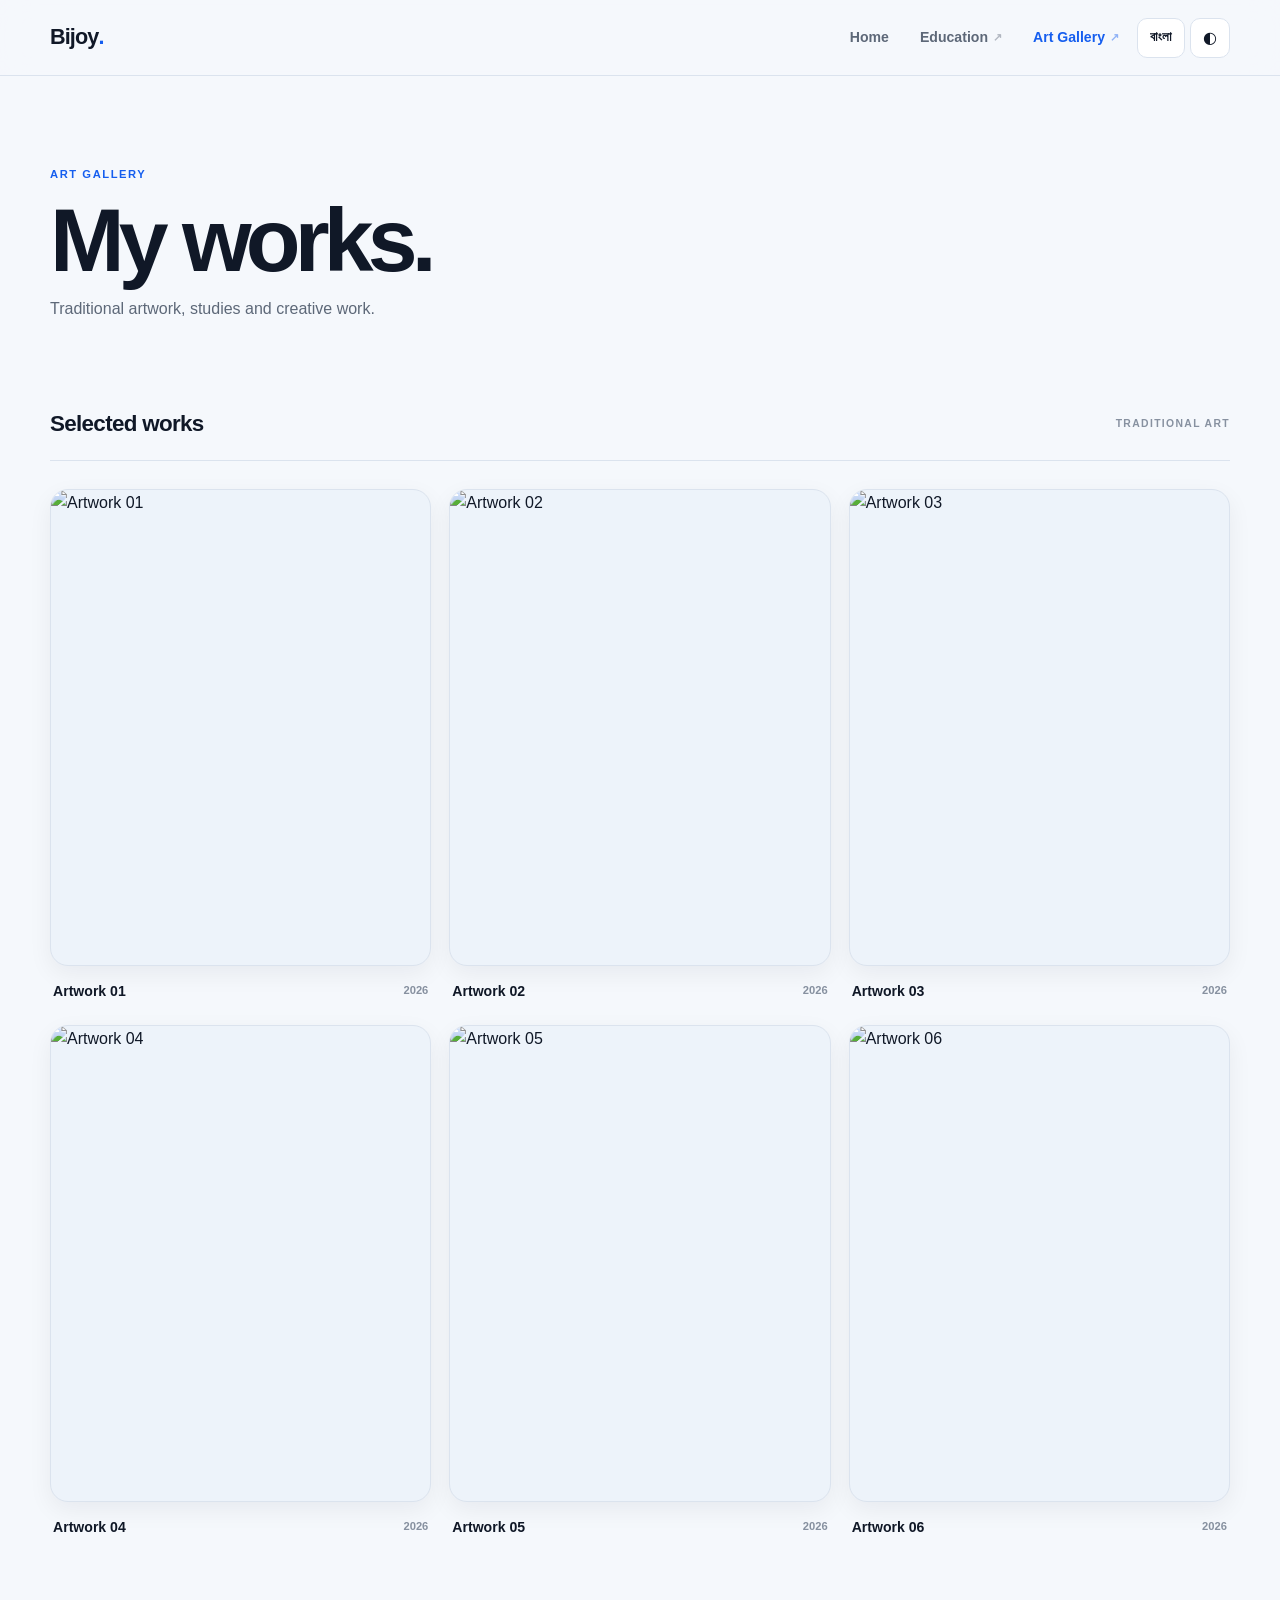
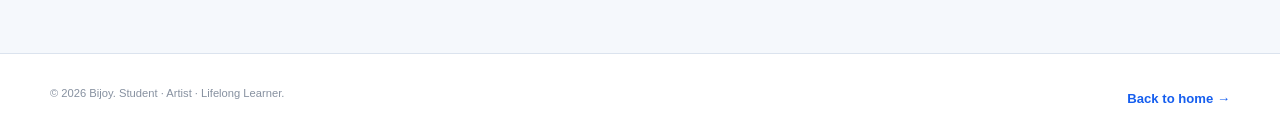
==== commit c91d5696: "Refactor HTML structure and update content Updated metadata and header structure, improved accessibi" ====
--- a/art.html
+++ b/art.html
@@ -5,25 +5,22 @@
 
     <meta charset="UTF-8">
 
-    <meta name="viewport"
-          content="width=device-width, initial-scale=1.0">
-
-    <meta name="description"
-          content="Art Gallery of Sarefull Islam Bijoy">
-
-    <title>
-
-        Art Gallery | Bijoy Portfolio
-
-    </title>
-
-
-    <link rel="icon"
-          href="logo.png">
-
-
-    <link rel="stylesheet"
-          href="style.css">
+    <meta
+        name="viewport"
+        content="width=device-width, initial-scale=1.0"
+    >
+
+    <meta
+        name="description"
+        content="Bijoy's traditional artwork gallery."
+    >
+
+    <title>Art Gallery — Bijoy</title>
+
+    <link
+        rel="stylesheet"
+        href="style.css"
+    >
 
 </head>
 
@@ -31,420 +28,588 @@
 <body>
 
 
-
-<!--==================================
-            HEADER
-===================================-->
-
-<header>
-
-    <button id="menuBtn">
-
-        ☰
-
-    </button>
-
-
-    <h2 class="logo">
-
-        🎨 Art Gallery
-
-    </h2>
-
-
-    <button id="themeBtn">
-
-        🌙
-
-    </button>
-
-
-</header>
-
-
-
-
-<!--==================================
-            SIDEBAR
-===================================-->
-
-<nav id="sidebar"
-     class="sidebar">
-
-
-    <button id="closeBtn">
-
-        ✕
-
-    </button>
-
-
-    <a href="index.html">
-
-        🏠 Home
-
-    </a>
-
-
-    <a href="education.html">
-
-        🎓 Education
-
-    </a>
-
-
-    <a href="art.html">
-
-        🎨 Art Gallery
-
-    </a>
-
-
-</nav>
-
-
-
-
-<main>
-
-
-
-<!--==================================
-            GALLERY SECTION
-===================================-->
-
-<section class="gallery-section">
-
-
-    <h1 class="page-title">
-
-        My Art Gallery
-
-    </h1>
-
-
-    <p class="gallery-subtitle">
-
-        A collection of my artworks and creative journey.
-
-        Click any artwork to view it in full screen.
-
-    </p>
-
-
-
-    <div class="gallery">
-<!--==================================
-            ARTWORK 1
-===================================-->
-
-<div class="gallery-item">
-
-
-    <img src="art1.jpg"
-         alt="Artwork 1">
-   
-    <div class="gallery-caption">
-
-        <h3>
-
-            Artwork 01
-
-        </h3>
-
-        <p>
-
-            Pencil Art
-
-        </p>
-
-    </div>
-
-
-</div>
-
-
-
-<!--==================================
-            ARTWORK 2
-===================================-->
-
-<div class="gallery-item">
-
-
-    <img src="art2.jpg"
-         alt="Artwork 2">
-    
-    <div class="gallery-caption">
-
-        <h3>
-
-            Artwork 02
-
-        </h3>
-
-        <p>
-
-            Sketch
-
-        </p>
-
-    </div>
-
-
-</div>
-
-
-
-<!--==================================
-            ARTWORK 3
-===================================-->
-
-<div class="gallery-item">
-
-
-    <img src="art3.jpg"
-         alt="Artwork 3">
-        
-    <div class="gallery-caption">
-
-        <h3>
-
-            Artwork 03
-
-        </h3>
-
-        <p>
-
-            Creative Art
-
-        </p>
-
-    </div>
-
-
-</div>
-
-
-
-<!--==================================
-            ARTWORK 4
-===================================-->
-
-<div class="gallery-item">
-
-
-    <img src="art4.jpg"
-         alt="Artwork 4">
-
-    <div class="gallery-caption">
-
-        <h3>
-
-            Artwork 04
-
-        </h3>
-
-        <p>
-
-            Drawing
-
-        </p>
-
-    </div>
-
-
-</div>
-
-
-
-<!--==================================
-            ARTWORK 5
-===================================-->
-
-<div class="gallery-item">
-
-
-    <img src="art5.jpg"
-         alt="Artwork 5">
-
-    <div class="gallery-caption">
-
-        <h3>
-
-            Artwork 05
-
-        </h3>
-
-        <p>
-
-            Pencil Sketch
-
-        </p>
-
-    </div>
-
-
-</div>
-
-<!--==================================
-            ARTWORK 6
-===================================-->
-
-<div class="gallery-item">
-
-    <img src="art6.jpg" alt="Artwork 6">
-
-    <div class="gallery-caption">
-
-        <h3>Artwork 06</h3>
-
-        <p>Portrait</p>
-
-    </div>
-
-</div>
-
-
-<!--==================================
-            ARTWORK 7
-===================================-->
-
-<div class="gallery-item">
-
-    <img src="art7.jpg" alt="Artwork 7">
-
-    <div class="gallery-caption">
-
-        <h3>Artwork 07</h3>
-
-        <p>Creative Sketch</p>
-
-    </div>
-
-</div>
-
-
-<!--==================================
-            ARTWORK 8
-===================================-->
-
-<div class="gallery-item">
-
-    <img src="art8.jpg" alt="Artwork 8">
-
-    <div class="gallery-caption">
-
-        <h3>Artwork 08</h3>
-
-        <p>Traditional Art</p>
-
-    </div>
-
-</div>
-
-
-<!--==================================
-            ARTWORK 9
-===================================-->
-
-<div class="gallery-item">
-
-    <img src="art9.jpg" alt="Artwork 9">
-
-    <div class="gallery-caption">
-
-        <h3>Artwork 09</h3>
-
-        <p>Illustration</p>
-
-    </div>
-
-</div>
-
-
-<!--==================================
-            ARTWORK 10
-===================================-->
-
-<div class="gallery-item">
-
-    <img src="art10.jpg" alt="Artwork 10">
-    <div class="gallery-caption">
-
-        <h3>Artwork 10</h3>
-
-        <p>Digital Drawing</p>
-
-    </div>
-
-</div>
-
-    </div>
-
-</section>
-
-</main>
-
-
-<!--==================================
-            LIGHTBOX
-===================================-->
-
-<div class="lightbox" id="lightbox">
-
-    <button class="lightbox-close" id="closeLightbox">
-
-        ✕
-
-    </button>
-
-    <button class="lightbox-prev" id="prevImage">
-
-        ❮
-
-    </button>
-
-    <img id="lightboxImg" src="" alt="Artwork">
-
-    <button class="lightbox-next" id="nextImage">
-
-        ❯
-
-    </button>
-
-    <div class="lightbox-counter" id="imageCounter">
-
-        1 / 10
-
-    </div>
-
-</div>
-
-
-<!--==================================
-            FOOTER
-===================================-->
-
-<footer>
-
-    <p>
-
-        © 2026 Sarefull Islam Bijoy
-
-    </p>
-
-    <p>
-
-        Art Gallery
-
-    </p>
-
-</footer>
-
-
-<script src="script.js"></script>
-<script src="art.js"></script>
+    <!-- =====================================================
+         HEADER
+    ====================================================== -->
+
+    <header class="site-header">
+
+        <div class="container header-inner">
+
+            <a
+                href="index.html"
+                class="site-logo"
+                aria-label="Bijoy Home"
+            >
+                Bijoy<span class="logo-dot">.</span>
+            </a>
+
+
+            <button
+                class="menu-toggle"
+                data-menu-toggle
+                type="button"
+                aria-label="Open navigation"
+                aria-expanded="false"
+            >
+
+                <span></span>
+                <span></span>
+                <span></span>
+
+            </button>
+
+
+            <nav
+                class="site-nav"
+                aria-label="Main navigation"
+            >
+
+                <a
+                    href="index.html"
+                    class="nav-link"
+                    data-en="Home"
+                    data-bn="হোম"
+                >
+                    Home
+                </a>
+
+
+                <a
+                    href="education.html"
+                    class="nav-link page-link"
+                    data-en="Education"
+                    data-bn="শিক্ষাযাত্রা"
+                >
+                    Education
+                </a>
+
+
+                <a
+                    href="art.html"
+                    class="nav-link page-link active"
+                    data-en="Art Gallery"
+                    data-bn="শিল্পকর্ম"
+                >
+                    Art Gallery
+                </a>
+
+
+                <button
+                    class="language-toggle"
+                    data-language-toggle
+                    type="button"
+                    aria-label="Switch to Bangla"
+                >
+                    বাংলা
+                </button>
+
+
+                <button
+                    class="theme-toggle"
+                    data-theme-toggle
+                    type="button"
+                    aria-label="Switch theme"
+                >
+                    <span class="theme-icon">◐</span>
+                </button>
+
+            </nav>
+
+        </div>
+
+    </header>
+
+
+
+    <!-- =====================================================
+         MAIN
+    ====================================================== -->
+
+    <main>
+
+
+        <!-- =================================================
+             ART HEADER
+        ================================================== -->
+
+        <section class="art-hero">
+
+            <div class="container">
+
+                <span
+                    class="page-eyebrow"
+                    data-en="ART GALLERY"
+                    data-bn="শিল্পকর্ম"
+                >
+                    ART GALLERY
+                </span>
+
+
+                <h1
+                    data-en="My works."
+                    data-bn="আমার শিল্পকর্ম।"
+                >
+                    My works.
+                </h1>
+
+
+                <p
+                    data-en="Traditional artwork, studies and creative work."
+                    data-bn="ঐতিহ্যবাহী শিল্পকর্ম, অনুশীলন ও সৃজনশীল কাজ।"
+                >
+                    Traditional artwork, studies and creative work.
+                </p>
+
+            </div>
+
+        </section>
+
+
+
+        <!-- =================================================
+             GALLERY
+        ================================================== -->
+
+        <section
+            class="art-gallery"
+            aria-labelledby="gallery-title"
+        >
+
+            <div class="container">
+
+
+                <div class="gallery-header">
+
+                    <h2
+                        id="gallery-title"
+                        data-en="Selected works"
+                        data-bn="নির্বাচিত কাজ"
+                    >
+                        Selected works
+                    </h2>
+
+
+                    <span
+                        class="gallery-count"
+                        data-en="TRADITIONAL ART"
+                        data-bn="ঐতিহ্যবাহী শিল্প"
+                    >
+                        TRADITIONAL ART
+                    </span>
+
+                </div>
+
+
+
+                <!-- =================================================
+                     ART GRID
+                ================================================== -->
+
+                <div class="art-grid">
+
+
+                    <!-- ART 01 -->
+
+                    <button
+                        class="art-item"
+                        type="button"
+
+                        data-lightbox
+
+                        data-image="images/art-01.jpg"
+
+                        data-title-en="Artwork 01"
+                        data-title-bn="শিল্পকর্ম ০১"
+
+                        data-date-en="2026"
+                        data-date-bn="২০২৬"
+                    >
+
+                        <span class="art-image">
+
+                            <img
+                                src="images/art-01.jpg"
+                                alt="Artwork 01"
+                                loading="lazy"
+                            >
+
+                        </span>
+
+
+                        <span class="art-info">
+
+                            <strong
+                                data-en="Artwork 01"
+                                data-bn="শিল্পকর্ম ০১"
+                            >
+                                Artwork 01
+                            </strong>
+
+
+                            <small
+                                data-en="2026"
+                                data-bn="২০২৬"
+                            >
+                                2026
+                            </small>
+
+                        </span>
+
+                    </button>
+
+
+
+                    <!-- ART 02 -->
+
+                    <button
+                        class="art-item"
+                        type="button"
+
+                        data-lightbox
+
+                        data-image="images/art-02.jpg"
+
+                        data-title-en="Artwork 02"
+                        data-title-bn="শিল্পকর্ম ০২"
+
+                        data-date-en="2026"
+                        data-date-bn="২০২৬"
+                    >
+
+                        <span class="art-image">
+
+                            <img
+                                src="images/art-02.jpg"
+                                alt="Artwork 02"
+                                loading="lazy"
+                            >
+
+                        </span>
+
+
+                        <span class="art-info">
+
+                            <strong
+                                data-en="Artwork 02"
+                                data-bn="শিল্পকর্ম ০২"
+                            >
+                                Artwork 02
+                            </strong>
+
+
+                            <small
+                                data-en="2026"
+                                data-bn="২০২৬"
+                            >
+                                2026
+                            </small>
+
+                        </span>
+
+                    </button>
+
+
+
+                    <!-- ART 03 -->
+
+                    <button
+                        class="art-item"
+                        type="button"
+
+                        data-lightbox
+
+                        data-image="images/art-03.jpg"
+
+                        data-title-en="Artwork 03"
+                        data-title-bn="শিল্পকর্ম ০৩"
+
+                        data-date-en="2026"
+                        data-date-bn="২০২৬"
+                    >
+
+                        <span class="art-image">
+
+                            <img
+                                src="images/art-03.jpg"
+                                alt="Artwork 03"
+                                loading="lazy"
+                            >
+
+                        </span>
+
+
+                        <span class="art-info">
+
+                            <strong
+                                data-en="Artwork 03"
+                                data-bn="শিল্পকর্ম ০৩"
+                            >
+                                Artwork 03
+                            </strong>
+
+
+                            <small
+                                data-en="2026"
+                                data-bn="২০২৬"
+                            >
+                                2026
+                            </small>
+
+                        </span>
+
+                    </button>
+
+
+
+                    <!-- ART 04 -->
+
+                    <button
+                        class="art-item"
+                        type="button"
+
+                        data-lightbox
+
+                        data-image="images/art-04.jpg"
+
+                        data-title-en="Artwork 04"
+                        data-title-bn="শিল্পকর্ম ০৪"
+
+                        data-date-en="2026"
+                        data-date-bn="২০২৬"
+                    >
+
+                        <span class="art-image">
+
+                            <img
+                                src="images/art-04.jpg"
+                                alt="Artwork 04"
+                                loading="lazy"
+                            >
+
+                        </span>
+
+
+                        <span class="art-info">
+
+                            <strong
+                                data-en="Artwork 04"
+                                data-bn="শিল্পকর্ম ০৪"
+                            >
+                                Artwork 04
+                            </strong>
+
+
+                            <small
+                                data-en="2026"
+                                data-bn="২০২৬"
+                            >
+                                2026
+                            </small>
+
+                        </span>
+
+                    </button>
+
+
+
+                    <!-- ART 05 -->
+
+                    <button
+                        class="art-item"
+                        type="button"
+
+                        data-lightbox
+
+                        data-image="images/art-05.jpg"
+
+                        data-title-en="Artwork 05"
+                        data-title-bn="শিল্পকর্ম ০৫"
+
+                        data-date-en="2026"
+                        data-date-bn="২০২৬"
+                    >
+
+                        <span class="art-image">
+
+                            <img
+                                src="images/art-05.jpg"
+                                alt="Artwork 05"
+                                loading="lazy"
+                            >
+
+                        </span>
+
+
+                        <span class="art-info">
+
+                            <strong
+                                data-en="Artwork 05"
+                                data-bn="শিল্পকর্ম ০৫"
+                            >
+                                Artwork 05
+                            </strong>
+
+
+                            <small
+                                data-en="2026"
+                                data-bn="২০২৬"
+                            >
+                                2026
+                            </small>
+
+                        </span>
+
+                    </button>
+
+
+
+                    <!-- ART 06 -->
+
+                    <button
+                        class="art-item"
+                        type="button"
+
+                        data-lightbox
+
+                        data-image="images/art-06.jpg"
+
+                        data-title-en="Artwork 06"
+                        data-title-bn="শিল্পকর্ম ০৬"
+
+                        data-date-en="2026"
+                        data-date-bn="২০২৬"
+                    >
+
+                        <span class="art-image">
+
+                            <img
+                                src="images/art-06.jpg"
+                                alt="Artwork 06"
+                                loading="lazy"
+                            >
+
+                        </span>
+
+
+                        <span class="art-info">
+
+                            <strong
+                                data-en="Artwork 06"
+                                data-bn="শিল্পকর্ম ০৬"
+                            >
+                                Artwork 06
+                            </strong>
+
+
+                            <small
+                                data-en="2026"
+                                data-bn="২০২৬"
+                            >
+                                2026
+                            </small>
+
+                        </span>
+
+                    </button>
+
+
+                </div>
+
+            </div>
+
+        </section>
+
+
+    </main>
+
+
+
+    <!-- =====================================================
+         LIGHTBOX
+    ====================================================== -->
+
+    <dialog
+        class="art-lightbox"
+        id="artLightbox"
+    >
+
+        <div class="lightbox-inner">
+
+
+            <button
+                class="lightbox-close"
+                id="lightboxClose"
+                type="button"
+                aria-label="Close artwork"
+            >
+                ×
+            </button>
+
+
+            <div class="lightbox-image-wrap">
+
+                <img
+                    id="lightboxImage"
+                    src=""
+                    alt=""
+                >
+
+            </div>
+
+
+            <div class="lightbox-info">
+
+                <h2 id="lightboxTitle">
+                    Artwork
+                </h2>
+
+
+                <span id="lightboxDate">
+                    2026
+                </span>
+
+            </div>
+
+        </div>
+
+    </dialog>
+
+
+
+    <!-- =====================================================
+         FOOTER
+    ====================================================== -->
+
+    <footer class="site-footer">
+
+        <div class="container footer-inner">
+
+            <p
+                data-en="© 2026 Bijoy. Student · Artist · Lifelong Learner."
+                data-bn="© ২০২৬ বিজয়। শিক্ষার্থী · শিল্পী · আজীবন শিক্ষার্থী।"
+            >
+                © 2026 Bijoy. Student · Artist · Lifelong Learner.
+            </p>
+
+
+            <a
+                href="index.html"
+                class="text-link"
+                data-en="Back to home →"
+                data-bn="হোমে ফিরে যান →"
+            >
+                Back to home →
+            </a>
+
+        </div>
+
+    </footer>
+
+
+
+    <script src="script.js"></script>
 
 </body>
+
 </html>
--- a/style.css
+++ b/style.css
@@ -1,3514 +1,3355 @@
-/*==================================================
-            BIJOY PORTFOLIO
-              STYLE.CSS
-              PART 1
-==================================================*/
-
-
-/*==============================
-        GOOGLE FONT
-==============================*/
-
-@import url("https://fonts.googleapis.com/css2?family=Poppins:wght@300;400;500;600;700;800&display=swap");
-
-
-/*==============================
-        CSS VARIABLES
-==============================*/
-
-:root{
-
-    --primary:#2563eb;
-    --primary-dark:#1d4ed8;
-
-    --secondary:#0f172a;
-
-    --background:#f5f7fb;
-    --surface:#ffffff;
-
-    --text:#1f2937;
-    --text-light:#6b7280;
-
-    --border:#e5e7eb;
-
-    --shadow:0 10px 30px rgba(0,0,0,.08);
-
-    --radius:18px;
-
-    --transition:.30s ease;
-
-}
-
-
-/*==============================
-        DARK MODE
-==============================*/
-
-body.dark{
-
-    --background:#0f172a;
-
-    --surface:#1e293b;
-
-    --text:#f8fafc;
-
-    --text-light:#cbd5e1;
-
-    --border:#334155;
-
-    --shadow:0 12px 35px rgba(0,0,0,.45);
-
-}
-
-
-/*==============================
-        RESET
-==============================*/
+/* =========================================================
+   BIJOY PORTFOLIO — STYLE.CSS
+   v26.M2.4 + Coherence Refinements
+========================================================= */
+
+
+/* =========================================================
+   01. ROOT
+========================================================= */
+
+:root {
+    --bg: #f5f8fc;
+    --surface: #ffffff;
+    --surface-soft: #edf3fa;
+
+    --text: #101827;
+    --text-soft: #5d6878;
+    --text-muted: #8791a0;
+
+    --blue: #155eef;
+    --blue-dark: #0b3fae;
+    --blue-soft: #e5efff;
+
+    --border: #dbe3ee;
+    --border-strong: #c7d3e2;
+
+    --shadow-sm:
+        0 8px 24px rgba(16, 24, 39, 0.06);
+
+    --shadow-md:
+        0 18px 50px rgba(16, 24, 39, 0.10);
+
+    --radius-sm: 12px;
+    --radius-md: 20px;
+    --radius-lg: 30px;
+
+    --container: 1180px;
+    --header-height: 76px;
+
+    --ease:
+        cubic-bezier(.2, .75, .25, 1);
+}
+
+
+/* =========================================================
+   DARK THEME
+========================================================= */
+
+html[data-theme="dark"] {
+    --bg: #07111f;
+    --surface: #0d1a2b;
+    --surface-soft: #102238;
+
+    --text: #f1f5fb;
+    --text-soft: #aeb9c9;
+    --text-muted: #7f8da1;
+
+    --blue: #4c8dff;
+    --blue-dark: #78aaff;
+    --blue-soft: #102c57;
+
+    --border: #1e3047;
+    --border-strong: #29405d;
+
+    --shadow-sm:
+        0 8px 24px rgba(0, 0, 0, .18);
+
+    --shadow-md:
+        0 18px 50px rgba(0, 0, 0, .30);
+}
+
+
+/* =========================================================
+   02. RESET
+========================================================= */
 
 *,
 *::before,
-*::after{
-
-    margin:0;
-    padding:0;
-
-    box-sizing:border-box;
-
-}
-
-
-/*==============================
-        HTML
-==============================*/
-
-html{
-
-    scroll-behavior:smooth;
-
-}
-
-
-/*==============================
-        BODY
-==============================*/
-
-body{
-
-    font-family:"Poppins",sans-serif;
-
-    background:var(--background);
-
-    color:var(--text);
-
-    line-height:1.8;
+*::after {
+    box-sizing: border-box;
+}
+
+
+html {
+    scroll-behavior: smooth;
+}
+
+
+body {
+    margin: 0;
+
+    background: var(--bg);
+    color: var(--text);
+
+    font-family:
+        Inter,
+        "Segoe UI",
+        Roboto,
+        Helvetica,
+        Arial,
+        sans-serif;
+
+    line-height: 1.6;
 
     transition:
-
-        background var(--transition),
-
-        color var(--transition);
-
-}
-
-
-/*==============================
-        IMAGES
-==============================*/
-
-img{
-
-    display:block;
-
-    max-width:100%;
-
-}
-
-
-/*==============================
-        LINKS
-==============================*/
-
-a{
-
-    color:inherit;
-
-    text-decoration:none;
-
-    transition:var(--transition);
-
-}
-
-
-/*==============================
-        BUTTON
-==============================*/
-
-button{
-
-    font-family:inherit;
-
-    border:none;
-
-    outline:none;
-
-    cursor:pointer;
-
-}
-
-
-/*==============================
-        LIST
-==============================*/
-
-ul{
-
-    list-style:none;
-
-}
-
-
-/*==============================
-        MAIN
-==============================*/
-
-main{
-
-    width:min(1150px,92%);
-
-    margin:auto;
-
-}
-
-
-/*==============================
-        SECTION
-==============================*/
-
-section{
-
-    padding:90px 0;
-
-}
-
-
-/*==============================
-        HEADINGS
-==============================*/
-
-h1{
-
-    font-size:clamp(2.3rem,5vw,4rem);
-
-    font-weight:800;
-
-    color:var(--text);
-
-}
-
-
-h2{
-
-    font-size:clamp(1.8rem,4vw,2.5rem);
-
-    font-weight:700;
-
-    color:var(--primary);
-
-}
-
-
-h3{
-
-    font-size:1.4rem;
-
-    font-weight:600;
-
-}
-
-
-/*==============================
-        PARAGRAPH
-==============================*/
-
-p{
-
-    color:var(--text-light);
-
-}
-
-
-/*==============================
-        SELECTION
-==============================*/
-
-::selection{
-
-    background:var(--primary);
-
-    color:white;
-
-}
-
-
-/*==============================
-        SCROLLBAR
-==============================*/
-
-::-webkit-scrollbar{
-
-    width:10px;
-
-}
-
-
-::-webkit-scrollbar-track{
-
-    background:var(--background);
-
-}
-
-
-::-webkit-scrollbar-thumb{
-
-    background:var(--primary);
-
-    border-radius:20px;
-
-}
-
-
-::-webkit-scrollbar-thumb:hover{
-
-    background:var(--primary-dark);
-
-}
-
-
-/*==============================
-        CARD
-==============================*/
-
-.card{
-
-    background:var(--surface);
-
-    border:1px solid var(--border);
-
-    border-radius:var(--radius);
-
-    box-shadow:var(--shadow);
-
-}
-
-
-/*==============================
-        TRANSITION
-==============================*/
-
-.card,
+        background-color .3s ease,
+        color .3s ease;
+}
+
+
+img {
+    display: block;
+    max-width: 100%;
+}
+
+
 button,
-a,
-img{
-
-    transition:var(--transition);
-
-}
-
-/*==================================================
-            HEADER & SIDEBAR
-==================================================*/
-
-
-/*==============================
-            HEADER
-==============================*/
-
-header{
-
-    position:sticky;
-
-    top:0;
-
-    z-index:1000;
-
-    display:flex;
-
-    align-items:center;
-
-    justify-content:space-between;
-
-    padding:18px 8%;
-
-    background:rgba(255,255,255,.85);
-
-    backdrop-filter:blur(18px);
-
-    -webkit-backdrop-filter:blur(18px);
-
-    border-bottom:1px solid var(--border);
-
-    transition:var(--transition);
-
-}
-
-body.dark header{
-
-    background:rgba(15,23,42,.90);
-
-}
-
-
-/*==============================
-        HEADER TITLE
-==============================*/
-
-header h2{
-
-    color:var(--primary);
-
-    font-size:1.4rem;
-
-    font-weight:700;
-
-    letter-spacing:.5px;
-
-}
-
-
-/*==============================
-        HEADER BUTTONS
-==============================*/
-
-#menuBtn,
-#themeBtn{
-
-    width:48px;
-
-    height:48px;
-
-    display:flex;
-
-    align-items:center;
-
-    justify-content:center;
-
-    border-radius:50%;
-
-    background:var(--surface);
-
-    color:var(--text);
-
-    border:1px solid var(--border);
-
-    box-shadow:var(--shadow);
-
-    font-size:1.2rem;
-
-}
-
-#menuBtn:hover,
-#themeBtn:hover{
-
-    background:var(--primary);
-
-    color:#fff;
-
-    transform:translateY(-3px);
-
-}
-
-
-/*==============================
-            SIDEBAR
-==============================*/
-
-.sidebar{
-
-    position:fixed;
-
-    top:0;
-
-    left:-290px;
-
-    width:280px;
-
-    height:100vh;
-
-    background:var(--surface);
-
-    border-right:1px solid var(--border);
-
-    box-shadow:var(--shadow);
-
-    padding:25px;
-
-    transition:.35s ease;
-
-    z-index:2000;
-
-    overflow-y:auto;
-
-}
-
-.sidebar.active{
-
-    left:0;
-
-}
-
-
-/*==============================
-        CLOSE BUTTON
-==============================*/
-
-#closeBtn{
-
-    width:42px;
-
-    height:42px;
-
-    margin-left:auto;
-
-    margin-bottom:30px;
-
-    display:flex;
-
-    align-items:center;
-
-    justify-content:center;
-
-    border-radius:50%;
-
-    background:var(--primary);
-
-    color:#fff;
-
-    font-size:18px;
-
-}
-
-#closeBtn:hover{
-
-    transform:rotate(90deg);
-
-}
-
-
-/*==============================
-        SIDEBAR LINKS
-==============================*/
-
-.sidebar a{
-
-    display:flex;
-
-    align-items:center;
-
-    gap:12px;
-
-    padding:15px 18px;
-
-    margin-bottom:10px;
-
-    border-radius:14px;
-
-    color:var(--text);
-
-    font-weight:500;
-
-}
-
-.sidebar a:hover{
-
-    background:var(--primary);
-
-    color:#fff;
-
-    transform:translateX(8px);
-
-}
-
-
-/*==============================
-        ACTIVE LINK
-==============================*/
-
-.sidebar a.active{
-
-    background:var(--primary);
-
-    color:#fff;
-
-}
-
-
-/*==============================
-        MOBILE
-==============================*/
-
-@media(max-width:768px){
-
-    header{
-
-        padding:15px 20px;
-
-    }
-
-    header h2{
-
-        font-size:1.15rem;
-
-    }
-
-    .sidebar{
-
-        width:260px;
-
-    }
-
-        }
-/*==================================================
-                HERO SECTION
-==================================================*/
-
-.hero{
-
-    display:flex;
-
-    align-items:center;
-
-    justify-content:space-between;
-
-    gap:50px;
-
-    padding:30px 0 20px;
-
-    min-height:auto;
-
-}
-
-/*==============================
-            HERO TEXT
-==============================*/
-
-.hero-text{
-
-    flex:1;
-
-}
-
-.greeting{
-
-    display:inline-block;
-
-    padding:8px 18px;
-
-    background:#dbeafe;
-
-    color:var(--primary);
-
-    border-radius:30px;
-
-    font-size:.95rem;
-
-    font-weight:600;
-
-    margin-bottom:20px;
-
-}
-
-body.dark .greeting{
-
-    background:#1e3a8a;
-
-    color:#fff;
-
-}
-
-.hero h1{
-
-    margin-bottom:18px;
-
-    line-height:1.2;
-
-}
-
-.hero h2{
-
-    margin-bottom:22px;
-
-    color:var(--primary);
-
-}
-
-.hero-description{
-
-    max-width:580px;
-
-    font-size:1.05rem;
-
-    margin-bottom:28px;
-
-}
-
-
-/*==============================
-            BUTTON
-==============================*/
-
-.hero-btn{
-
-    display:inline-flex;
-
-    align-items:center;
-
-    gap:10px;
-
-    padding:14px 28px;
-
-    border-radius:50px;
-
-    background:var(--primary);
-
-    color:#fff;
-
-    font-weight:600;
-
-    box-shadow:0 10px 25px rgba(37,99,235,.35);
-
-}
-
-.hero-btn:hover{
-
-    background:var(--primary-dark);
-
-    transform:translateY(-4px);
-
-}
-
-
-/*==============================
-        HERO IMAGE
-==============================*/
-
-.hero-image{
-
-    flex:1;
-
-    display:flex;
-
-    justify-content:center;
-
-}
-
-
-/*==============================
-        PROFILE FRAME
-==============================*/
-
-.profile-frame{
-
-    width:320px;
-
-    height:390px;
-
-    padding:8px;
-
-    border-radius:170px 170px 60px 60px;
-
-    background:linear-gradient(
-        135deg,
-        #2563eb,
-        #4f46e5,
-        #06b6d4
-    );
-
-    animation:float 4s ease-in-out infinite;
+a {
+    font: inherit;
+}
+
+
+button {
+    cursor: pointer;
+}
+
+
+a {
+    color: inherit;
+    text-decoration: none;
+}
+
+
+p,
+h1,
+h2,
+h3 {
+    margin-top: 0;
+}
+
+
+::selection {
+    background: var(--blue);
+    color: #fff;
+}
+
+
+/* =========================================================
+   03. CONTAINER
+========================================================= */
+
+.container {
+    width:
+        min(
+            calc(100% - 40px),
+            var(--container)
+        );
+
+    margin-inline: auto;
+}
+
+
+/* =========================================================
+   04. HEADER
+========================================================= */
+
+.site-header {
+    position: sticky;
+    top: 0;
+    z-index: 1000;
+
+    height: var(--header-height);
+
+    background:
+        color-mix(
+            in srgb,
+            var(--bg) 88%,
+            transparent
+        );
+
+    backdrop-filter: blur(16px);
+
+    border-bottom:
+        1px solid var(--border);
+}
+
+
+.header-inner {
+    height: 100%;
+
+    display: flex;
+    align-items: center;
+    justify-content: space-between;
+
+    gap: 24px;
+}
+
+
+/* LOGO */
+
+.site-logo {
+    display: inline-flex;
+    align-items: baseline;
+
+    font-size: 1.35rem;
+    font-weight: 800;
+
+    letter-spacing: -.04em;
+
+    white-space: nowrap;
+}
+
+
+.logo-dot {
+    color: var(--blue);
+}
+
+
+/* NAVIGATION */
+
+.site-nav {
+    display: flex;
+    align-items: center;
+
+    gap: 5px;
+}
+
+
+.nav-link {
+    position: relative;
+
+    display: inline-flex;
+    align-items: center;
+
+    min-height: 42px;
+    padding: 0 13px;
+
+    color: var(--text-soft);
+
+    font-size: .88rem;
+    font-weight: 600;
+
+    border-radius: 10px;
+
+    transition:
+        color .2s ease,
+        background-color .2s ease;
+}
+
+
+.nav-link:hover {
+    color: var(--text);
+    background: var(--surface-soft);
+}
+
+
+.nav-link.active {
+    color: var(--blue);
+}
+
+
+/* PAGE LINKS */
+
+.nav-link.page-link::after {
+    content: "↗";
+
+    margin-left: 5px;
+
+    font-size: .7rem;
+
+    opacity: .45;
+
+    transition:
+        transform .2s ease,
+        opacity .2s ease;
+}
+
+
+.nav-link.page-link:hover::after {
+    opacity: 1;
+
+    transform:
+        translate(2px, -2px);
+}
+
+
+/* LANGUAGE + THEME */
+
+.language-toggle,
+.theme-toggle {
+    min-height: 40px;
+
+    border:
+        1px solid var(--border);
+
+    border-radius: 10px;
+
+    background: var(--surface);
+    color: var(--text);
+
+    transition:
+        border-color .2s ease,
+        background-color .2s ease,
+        transform .2s ease;
+}
+
+
+.language-toggle {
+    padding: 0 12px;
+
+    font-size: .8rem;
+    font-weight: 700;
+}
+
+
+.theme-toggle {
+    width: 40px;
+
+    display: grid;
+    place-items: center;
+
+    padding: 0;
+}
+
+
+.language-toggle:hover,
+.theme-toggle:hover {
+    border-color: var(--blue);
+
+    background: var(--blue-soft);
+
+    transform:
+        translateY(-1px);
+}
+
+
+.theme-icon {
+    font-size: 1rem;
+}
+
+
+/* MOBILE MENU */
+
+.menu-toggle {
+    display: none;
+
+    width: 42px;
+    height: 42px;
+
+    padding: 9px;
+
+    border:
+        1px solid var(--border);
+
+    border-radius: 10px;
+
+    background: var(--surface);
+}
+
+
+.menu-toggle span {
+    display: block;
+
+    width: 100%;
+    height: 2px;
+
+    margin: 5px 0;
+
+    background: var(--text);
+
+    border-radius: 999px;
+}
+
+
+/* =========================================================
+   05. HERO
+========================================================= */
+
+.hero {
+    position: relative;
+
+    overflow: hidden;
+
+    padding:
+        clamp(55px, 7vw, 90px)
+        0
+        0;
+}
+
+
+.hero-grid {
+    min-height: 560px;
+
+    display: grid;
+
+    grid-template-columns:
+        minmax(0, 1.08fr)
+        minmax(380px, .92fr);
+
+    align-items: center;
+
+    gap:
+        clamp(40px, 7vw, 100px);
+}
+
+
+/* HERO TEXT */
+
+.hero-kicker {
+    display: flex;
+    align-items: center;
+
+    gap: 10px;
+
+    margin-bottom: 20px;
+
+    color: var(--blue);
+
+    font-size: .76rem;
+    font-weight: 800;
+
+    letter-spacing: .12em;
+    text-transform: uppercase;
+}
+
+
+.kicker-line {
+    width: 30px;
+    height: 2px;
+
+    background: var(--blue);
+}
+
+
+.hero-name {
+    margin-bottom: 24px;
+
+    font-size:
+        clamp(3.1rem, 6vw, 6.4rem);
+
+    line-height: .92;
+
+    letter-spacing: -.065em;
+}
+
+
+.name-first,
+.name-last {
+    display: block;
+}
+
+
+.name-last {
+    color: var(--blue);
+}
+
+
+.name-dot {
+    color: var(--text);
+}
+
+
+.hero-statement {
+    max-width: 620px;
+
+    margin-bottom: 14px;
+
+    font-size:
+        clamp(1.25rem, 2vw, 1.7rem);
+
+    line-height: 1.25;
+
+    font-weight: 600;
+
+    letter-spacing: -.025em;
+}
+
+
+.hero-description {
+    max-width: 590px;
+
+    margin-bottom: 24px;
+
+    color: var(--text-soft);
+
+    font-size: 1rem;
+}
+
+
+.hero-meta {
+    display: flex;
+    flex-wrap: wrap;
+
+    gap: 9px;
+
+    color: var(--text-muted);
+
+    font-size: .75rem;
+    font-weight: 700;
+
+    letter-spacing: .06em;
+    text-transform: uppercase;
+}
+
+
+.meta-divider {
+    color: var(--border-strong);
+}
+
+
+/* =========================================================
+   06. HERO VISUAL
+========================================================= */
+
+.hero-visual {
+    position: relative;
+
+    min-height: 500px;
+
+    display: grid;
+    place-items: center;
+}
+
+
+/* PROFILE */
+
+.profile-frame {
+    position: relative;
+
+    width: min(390px, 82%);
+
+    aspect-ratio: 4 / 5;
+
+    padding: 9px;
+
+    border-radius: 34px;
+
+    background:
+        linear-gradient(
+            135deg,
+            var(--blue),
+            transparent 48%,
+            var(--blue-dark)
+        );
+
+    box-shadow: var(--shadow-md);
+
+    transform: rotate(1.2deg);
+
+    z-index: 3;
+}
+
+
+.profile-frame-inner {
+    width: 100%;
+    height: 100%;
+
+    overflow: hidden;
+
+    border-radius: 27px;
+
+    background: var(--surface);
+}
+
+
+.profile-frame img {
+    width: 100%;
+    height: 100%;
+
+    object-fit: cover;
+}
+
+
+/* =========================================================
+   LIVE HERO ELEMENTS
+========================================================= */
+
+.hero-circle {
+    position: absolute;
+
+    border:
+        1px solid var(--border-strong);
+
+    border-radius: 50%;
+
+    pointer-events: none;
+
+    will-change: transform;
+
+    z-index: 1;
+
+    animation:
+        heroOrbit
+        9s
+        ease-in-out
+        infinite;
+}
+
+
+.circle-one {
+    width: 430px;
+    height: 430px;
+
+    animation-duration: 8s;
+}
+
+
+.circle-two {
+    width: 520px;
+    height: 520px;
+
+    opacity: .45;
+
+    animation-duration: 12s;
+
+    animation-delay: -3s;
+}
+
+
+/* CIRCLE MOVEMENT */
+
+@keyframes heroOrbit {
+
+    0% {
+        transform:
+            translate3d(0, 0, 0)
+            rotate(0deg);
+    }
+
+    25% {
+        transform:
+            translate3d(12px, -10px, 0)
+            rotate(2deg);
+    }
+
+    50% {
+        transform:
+            translate3d(4px, -18px, 0)
+            rotate(-1deg);
+    }
+
+    75% {
+        transform:
+            translate3d(-12px, -7px, 0)
+            rotate(-2deg);
+    }
+
+    100% {
+        transform:
+            translate3d(0, 0, 0)
+            rotate(0deg);
+    }
+}
+
+
+/* DECORATIVE LINES */
+
+.hero-line {
+    position: absolute;
+
+    width: 100px;
+    height: 1px;
+
+    background: var(--blue);
+
+    opacity: .35;
+
+    transform-origin: center;
+
+    pointer-events: none;
+
+    will-change: transform, opacity;
+
+    z-index: 2;
+
+    animation:
+        lineFloat
+        6s
+        ease-in-out
+        infinite;
+}
+
+
+.line-one {
+    top: 16%;
+    right: 4%;
+
+    transform: rotate(-35deg);
+
+    animation-delay: -1s;
+}
+
+
+.line-two {
+    bottom: 15%;
+    left: 3%;
+
+    transform: rotate(35deg);
+
+    animation-delay: -3s;
+}
+
+
+/* LINE MOVEMENT */
+
+@keyframes lineFloat {
+
+    0%,
+    100% {
+        transform:
+            translate3d(0, 0, 0)
+            rotate(-35deg);
+
+        opacity: .25;
+    }
+
+    50% {
+        transform:
+            translate3d(8px, -10px, 0)
+            rotate(-30deg);
+
+        opacity: .55;
+    }
+}
+
+
+.line-two {
+    animation-name: lineFloatTwo;
+}
+
+
+@keyframes lineFloatTwo {
+
+    0%,
+    100% {
+        transform:
+            translate3d(0, 0, 0)
+            rotate(35deg);
+
+        opacity: .25;
+    }
+
+    50% {
+        transform:
+            translate3d(-8px, -10px, 0)
+            rotate(30deg);
+
+        opacity: .55;
+    }
+}
+
+
+/* =========================================================
+   PROFILE LABELS
+========================================================= */
+
+.profile-label {
+    position: absolute;
+
+    display: flex;
+    align-items: center;
+
+    gap: 8px;
+
+    padding: 9px 12px;
+
+    border:
+        1px solid var(--border);
+
+    border-radius: 999px;
+
+    background: var(--surface);
+
+    box-shadow: var(--shadow-sm);
+
+    color: var(--text-soft);
+
+    font-size: .7rem;
+    font-weight: 700;
+
+    z-index: 5;
+}
+
+
+.label-top {
+    top: 15%;
+    left: 2%;
+}
+
+
+.label-bottom {
+    right: 2%;
+    bottom: 15%;
+}
+
+
+.label-dot {
+    width: 7px;
+    height: 7px;
+
+    border-radius: 50%;
+
+    background: var(--blue);
+}
+
+
+.label-arrow {
+    color: var(--blue);
+}
+
+
+/* =========================================================
+   07. INTEREST BAR
+========================================================= */
+
+.hero-interest-bar {
+    position: relative;
+
+    margin-top: 30px;
+
+    overflow: hidden;
+
+    border-top:
+        1px solid var(--border);
+
+    border-bottom:
+        1px solid var(--border);
+
+    background: var(--surface);
+
+    white-space: nowrap;
+}
+
+
+.interest-track {
+    width: max-content;
+
+    display: flex;
+    align-items: center;
+
+    gap: 28px;
+
+    min-height: 58px;
+
+    padding: 10px 28px;
+
+    color: var(--text-muted);
+
+    font-size: .68rem;
+    font-weight: 800;
+
+    letter-spacing: .14em;
+
+    animation:
+        interestMove
+        22s
+        linear
+        infinite;
+
+    will-change: transform;
+}
+
+
+.interest-track i {
+    color: var(--blue);
+
+    font-style: normal;
+
+    font-size: .9rem;
+}
+
+
+/* CONTINUOUS MOVEMENT */
+
+@keyframes interestMove {
+
+    from {
+        transform: translateX(0);
+    }
+
+    to {
+        transform: translateX(-50%);
+    }
+
+}
+
+
+/* SOFT EDGE FADE */
+
+.hero-interest-bar::before,
+.hero-interest-bar::after {
+
+    content: "";
+
+    position: absolute;
+
+    top: 0;
+    bottom: 0;
+
+    width: 55px;
+
+    z-index: 2;
+
+    pointer-events: none;
+}
+
+
+.hero-interest-bar::before {
+    left: 0;
+
+    background:
+        linear-gradient(
+            to right,
+            var(--surface),
+            transparent
+        );
+}
+
+
+.hero-interest-bar::after {
+    right: 0;
+
+    background:
+        linear-gradient(
+            to left,
+            var(--surface),
+            transparent
+        );
+}
+
+
+/* HOVER — SLOW DOWN */
+
+.hero-interest-bar:hover .interest-track {
+    animation-play-state: paused;
+}
+
+
+/* =========================================================
+   08. SECTIONS
+========================================================= */
+
+.section {
+    padding:
+        clamp(70px, 8vw, 105px)
+        0;
+}
+
+
+.section-topline {
+    display: flex;
+    align-items: center;
+
+    gap: 12px;
+
+    margin-bottom: 35px;
+
+    color: var(--text-muted);
+
+    font-size: .68rem;
+    font-weight: 800;
+
+    letter-spacing: .12em;
+    text-transform: uppercase;
+}
+
+
+.section-number {
+    color: var(--blue);
+}
+
+
+.section-label::before {
+    content: "";
+
+    display: inline-block;
+
+    width: 25px;
+    height: 1px;
+
+    margin-right: 10px;
+
+    vertical-align: middle;
+
+    background: var(--border-strong);
+}
+
+
+.section-heading-row {
+    display: grid;
+
+    grid-template-columns:
+        minmax(0, 1.1fr)
+        minmax(260px, .65fr);
+
+    align-items: end;
+
+    gap: 50px;
+
+    margin-bottom: 45px;
+}
+
+
+.section-title {
+    max-width: 760px;
+
+    margin-bottom: 0;
+
+    font-size:
+        clamp(2.1rem, 4vw, 4rem);
+
+    line-height: 1;
+
+    letter-spacing: -.055em;
+}
+
+
+.section-description {
+    max-width: 430px;
+
+    margin-bottom: 3px;
+
+    color: var(--text-soft);
+
+    font-size: .95rem;
+}
+
+
+/* =========================================================
+   09. ABOUT
+========================================================= */
+
+.about-section {
+    background: var(--surface);
+}
+
+
+.about-layout {
+    display: grid;
+
+    grid-template-columns:
+        minmax(0, 1.1fr)
+        minmax(280px, .75fr);
+
+    gap:
+        clamp(45px, 8vw, 120px);
+
+    align-items: start;
+}
+
+
+.about-main .section-title {
+    max-width: 700px;
+}
+
+
+.about-copy {
+    padding-top: 8px;
+}
+
+
+.about-copy p {
+    margin-bottom: 20px;
+
+    color: var(--text-soft);
+
+    font-size: .98rem;
+}
+
+
+.about-copy .lead-text {
+    color: var(--text);
+
+    font-size: 1.15rem;
+
+    line-height: 1.55;
+}
+
+
+/* =========================================================
+   10. TEXT LINKS
+========================================================= */
+
+.text-link {
+    display: inline-flex;
+    align-items: center;
+
+    gap: 9px;
+
+    margin-top: 8px;
+
+    color: var(--blue);
+
+    font-size: .82rem;
+    font-weight: 800;
+}
+
+
+.text-link span:last-child {
+    transition:
+        transform .2s var(--ease);
+}
+
+
+.text-link:hover span:last-child {
+    transform:
+        translate(4px, -3px);
+}
+
+
+/* =========================================================
+   11. EDUCATION TIMELINE (HOME)
+========================================================= */
+
+.education-home-section {
+    background: var(--bg);
+}
+
+
+.education-timeline {
+    position: relative;
+
+    display: grid;
+
+    grid-template-columns:
+        repeat(3, 1fr);
+
+    gap: 0;
+
+    margin-top: 10px;
+}
+
+
+.education-timeline::before {
+    content: "";
+
+    position: absolute;
+
+    top: 20px;
+    left: 8%;
+
+    width: 84%;
+    height: 1px;
+
+    background: var(--border-strong);
+
+    z-index: 0;
+}
+
+
+.timeline-item {
+    position: relative;
+
+    padding:
+        0
+        22px;
+}
+
+
+.timeline-marker {
+    position: relative;
+    z-index: 2;
+
+    width: 42px;
+    height: 42px;
+
+    display: grid;
+    place-items: center;
+
+    margin-bottom: 25px;
+
+    border:
+        1px solid var(--blue);
+
+    border-radius: 50%;
+
+    background: var(--surface);
+
+    color: var(--blue);
+
+    font-size: .65rem;
+    font-weight: 800;
+}
+
+
+.timeline-status {
+    display: block;
+
+    margin-bottom: 8px;
+
+    color: var(--text-muted);
+
+    font-size: .65rem;
+    font-weight: 800;
+
+    letter-spacing: .1em;
+}
+
+
+.timeline-status.current {
+    color: var(--blue);
+}
+
+
+.timeline-content h3 {
+    margin-bottom: 8px;
+
+    font-size: 1.2rem;
+
+    letter-spacing: -.025em;
+}
+
+
+.timeline-content p {
+    margin: 0;
+
+    color: var(--text-soft);
+
+    font-size: .86rem;
+}
+
+
+.timeline-item.current .timeline-marker {
+    background: var(--blue);
+
+    color: #fff;
+}
+
+
+.section-action {
+    margin-top: 35px;
+}
+
+
+/* =========================================================
+   12. ART FEATURE (HOME)
+========================================================= */
+
+.home-art-section {
+    background: var(--surface);
+}
+
+
+.home-art-feature {
+    display: grid;
+
+    grid-template-columns:
+        minmax(0, 1.05fr)
+        minmax(280px, .75fr);
+
+    align-items: center;
+
+    gap:
+        clamp(45px, 8vw, 110px);
+}
+
+
+.home-art-visual {
+    position: relative;
+}
+
+
+.art-image-frame {
+    margin: 0;
+
+    aspect-ratio: 4 / 3;
+
+    overflow: hidden;
+
+    border-radius: var(--radius-lg);
+
+    background: var(--surface-soft);
+
+    box-shadow: var(--shadow-md);
+}
+
+
+.art-image-frame img {
+    width: 100%;
+    height: 100%;
+
+    object-fit: cover;
+
+    transition:
+        transform .6s var(--ease);
+}
+
+
+.art-image-frame:hover img {
+    transform:
+        scale(1.025);
+}
+
+
+.art-image-index {
+    position: absolute;
+
+    right: 18px;
+    bottom: 18px;
+
+    padding: 7px 10px;
+
+    border:
+        1px solid var(--border);
+
+    border-radius: 8px;
+
+    background: var(--surface);
+
+    color: var(--text-soft);
+
+    font-size: .65rem;
+    font-weight: 800;
+}
+
+
+.artwork-category {
+    display: block;
+
+    margin-bottom: 15px;
+
+    color: var(--blue);
+
+    font-size: .68rem;
+    font-weight: 800;
+
+    letter-spacing: .12em;
+}
+
+
+.home-art-info h2 {
+    max-width: 550px;
+
+    margin-bottom: 18px;
+
+    font-size:
+        clamp(2rem, 4vw, 3.6rem);
+
+    line-height: 1;
+
+    letter-spacing: -.05em;
+}
+
+
+.home-art-info p {
+    max-width: 480px;
+
+    margin-bottom: 20px;
+
+    color: var(--text-soft);
+}
+
+
+/* =========================================================
+   13. SKILLS
+========================================================= */
+
+.skills-section {
+    background: var(--bg);
+}
+
+
+.skills-grid {
+    display: grid;
+
+    grid-template-columns:
+        repeat(4, 1fr);
+
+    gap: 14px;
+}
+
+
+.skill-card {
+    position: relative;
+
+    min-height: 270px;
+
+    display: flex;
+    flex-direction: column;
+
+    padding: 24px;
+
+    border:
+        1px solid var(--border);
+
+    border-radius: var(--radius-md);
+
+    background: var(--surface);
+
+    transition:
+        transform .25s var(--ease),
+        border-color .25s ease,
+        box-shadow .25s ease;
+}
+
+
+.skill-card:hover {
+    transform:
+        translateY(-5px);
+
+    border-color: var(--blue);
+
+    box-shadow: var(--shadow-sm);
+}
+
+
+.skill-number {
+    margin-bottom: auto;
+
+    color: var(--blue);
+
+    font-size: .7rem;
+    font-weight: 800;
+}
+
+
+.skill-category {
+    display: block;
+
+    margin-bottom: 7px;
+
+    color: var(--text-muted);
+
+    font-size: .62rem;
+    font-weight: 800;
+
+    letter-spacing: .1em;
+}
+
+
+.skill-card h3 {
+    margin-bottom: 10px;
+
+    font-size: 1.35rem;
+
+    letter-spacing: -.035em;
+}
+
+
+.skill-card p {
+    margin-bottom: 0;
+
+    color: var(--text-soft);
+
+    font-size: .83rem;
+}
+
+
+/* =========================================================
+   14. CONTACT
+========================================================= */
+
+.contact-section {
+    padding-top: 60px;
+}
+
+
+.contact-block {
+    padding:
+        clamp(35px, 6vw, 70px);
+
+    border:
+        1px solid var(--border);
+
+    border-radius: var(--radius-lg);
+
+    background:
+        linear-gradient(
+            135deg,
+            var(--surface),
+            var(--surface-soft)
+        );
+
+    text-align: center;
+}
+
+
+.contact-block .section-label {
+    display: block;
+
+    margin-bottom: 18px;
+
+    color: var(--blue);
+
+    font-size: .68rem;
+    font-weight: 800;
+
+    letter-spacing: .12em;
+}
+
+
+.contact-block h2 {
+    margin-bottom: 12px;
+
+    font-size:
+        clamp(2rem, 4vw, 3.7rem);
+
+    line-height: 1;
+
+    letter-spacing: -.05em;
+}
+
+
+.contact-block > p {
+    max-width: 500px;
+
+    margin:
+        0
+        auto
+        28px;
+
+    color: var(--text-soft);
+}
+
+
+.social-links {
+    display: flex;
+
+    justify-content: center;
+
+    flex-wrap: wrap;
+
+    gap: 10px;
+}
+
+
+.social-link {
+    display: inline-flex;
+    align-items: center;
+
+    gap: 9px;
+
+    padding: 10px 14px;
+
+    border:
+        1px solid var(--border);
+
+    border-radius: 10px;
+
+    background: var(--surface);
+
+    color: var(--text-soft);
+
+    font-size: .8rem;
+    font-weight: 700;
+
+    transition:
+        border-color .2s ease,
+        color .2s ease,
+        transform .2s ease;
+}
+
+
+.social-link:hover {
+    border-color: var(--blue);
+
+    color: var(--blue);
+
+    transform:
+        translateY(-2px);
+}
+
+
+.social-icon {
+    display: grid;
+    place-items: center;
+
+    width: 24px;
+    height: 24px;
+
+    border-radius: 7px;
+
+    background: var(--blue);
+
+    color: #fff;
+
+    font-size: .65rem;
+    font-weight: 900;
+}
+
+
+/* =========================================================
+   15. FOOTER
+========================================================= */
+
+.site-footer {
+    border-top:
+        1px solid var(--border);
+
+    background: var(--surface);
+}
+
+
+.footer-inner {
+    min-height: 80px;
+
+    display: flex;
+    align-items: center;
+    justify-content: space-between;
+
+    gap: 20px;
+}
+
+
+.footer-inner p {
+    margin: 0;
+
+    color: var(--text-muted);
+
+    font-size: .7rem;
+}
+
+
+/* =========================================================
+   16. REVEAL
+========================================================= */
+
+[data-reveal] {
+    animation:
+        revealUp
+        .7s
+        var(--ease)
+        both;
+}
+
+
+@keyframes revealUp {
+
+    from {
+        opacity: 0;
+
+        transform:
+            translateY(18px);
+    }
+
+    to {
+        opacity: 1;
+
+        transform:
+            translateY(0);
+    }
+}
+
+
+/* =========================================================
+   17. FOCUS
+========================================================= */
+
+a:focus-visible,
+button:focus-visible {
+    outline:
+        3px solid
+        color-mix(
+            in srgb,
+            var(--blue) 35%,
+            transparent
+        );
+
+    outline-offset: 3px;
+}
+
+
+/* =========================================================
+   18. TABLET
+========================================================= */
+
+@media (max-width: 1000px) {
+
+    .site-nav {
+        gap: 2px;
+    }
+
+
+    .nav-link {
+        padding-inline: 9px;
+
+        font-size: .8rem;
+    }
+
+
+    .hero-grid {
+        grid-template-columns:
+            1fr
+            .75fr;
+
+        gap: 35px;
+    }
+
+
+    .hero-name {
+        font-size:
+            clamp(3rem, 6vw, 5rem);
+    }
+
+
+    .hero-visual {
+        min-height: 440px;
+    }
+
+
+    .profile-frame {
+        width:
+            min(330px, 82%);
+    }
+
+
+    .skills-grid {
+        grid-template-columns:
+            repeat(2, 1fr);
+    }
+
+
+    .about-layout,
+    .home-art-feature {
+        gap: 50px;
+    }
+
+}
+
+
+/* =========================================================
+   19. MOBILE
+========================================================= */
+
+@media (max-width: 760px) {
+
+    :root {
+        --header-height: 68px;
+    }
+
+
+    .container {
+        width:
+            min(
+                calc(100% - 28px),
+                var(--container)
+            );
+    }
+
+
+    /* HEADER */
+
+    .site-nav {
+        position: fixed;
+
+        top: var(--header-height);
+
+        left: 14px;
+        right: 14px;
+
+        display: none;
+
+        flex-direction: column;
+        align-items: stretch;
+
+        padding: 12px;
+
+        border:
+            1px solid var(--border);
+
+        border-radius: 16px;
+
+        background: var(--surface);
+
+        box-shadow: var(--shadow-md);
+    }
+
+
+    .site-nav.is-open {
+        display: flex;
+    }
+
+
+    .nav-link {
+        width: 100%;
+
+        justify-content: space-between;
+
+        min-height: 46px;
+
+        padding-inline: 12px;
+    }
+
+
+    .language-toggle,
+    .theme-toggle {
+        align-self: stretch;
+    }
+
+
+    .theme-toggle {
+        width: 100%;
+    }
+
+
+    .menu-toggle {
+        display: block;
+    }
+
+
+    /* HERO */
+
+    .hero {
+        padding-top: 45px;
+    }
+
+
+    .hero-grid {
+        min-height: 0;
+
+        grid-template-columns: 1fr;
+
+        gap: 35px;
+    }
+
+
+    .hero-content {
+        order: 1;
+    }
+
+
+    .hero-visual {
+        order: 2;
+
+        min-height: 390px;
+    }
+
+
+    .hero-name {
+        font-size:
+            clamp(3rem, 14vw, 4.7rem);
+    }
+
+
+    .hero-statement {
+        font-size: 1.25rem;
+    }
+
+
+    .hero-description {
+        font-size: .92rem;
+    }
+
+
+    .circle-one {
+        width: 330px;
+        height: 330px;
+    }
+
+
+    .circle-two {
+        width: 390px;
+        height: 390px;
+    }
+
+
+    .profile-frame {
+        width:
+            min(300px, 76%);
+    }
+
+
+    .profile-label {
+        font-size: .62rem;
+    }
+
+
+    .label-top {
+        left: 0;
+    }
+
+
+    .label-bottom {
+        right: 0;
+    }
+
+
+    .interest-track {
+        justify-content: flex-start;
+
+        overflow: hidden;
+
+        flex-wrap: nowrap;
+
+        white-space: nowrap;
+    }
+
+
+    /* SECTIONS */
+
+    .section {
+        padding:
+            65px 0;
+    }
+
+
+    .section-heading-row,
+    .about-layout,
+    .home-art-feature {
+        grid-template-columns: 1fr;
+
+        gap: 25px;
+    }
+
+
+    .section-heading-row {
+        margin-bottom: 30px;
+    }
+
+
+    .section-title {
+        font-size:
+            clamp(2rem, 10vw, 3rem);
+    }
+
+
+    /* EDUCATION */
+
+    .education-timeline {
+        grid-template-columns: 1fr;
+
+        gap: 28px;
+
+        padding-left: 18px;
+    }
+
+
+    .education-timeline::before {
+        top: 20px;
+        bottom: 20px;
+
+        left: 20px;
+
+        width: 1px;
+        height: auto;
+    }
+
+
+    .timeline-item {
+        display: grid;
+
+        grid-template-columns:
+            44px 1fr;
+
+        gap: 18px;
+
+        padding: 0;
+    }
+
+
+    .timeline-marker {
+        margin: 0;
+    }
+
+
+    .timeline-content {
+        padding-top: 2px;
+    }
+
+
+    /* SKILLS */
+
+    .skills-grid {
+        grid-template-columns: 1fr;
+    }
+
+
+    .skill-card {
+        min-height: 220px;
+    }
+
+
+    /* CONTACT */
+
+    .contact-block {
+        padding:
+            32px 20px;
+    }
+
+
+    /* FOOTER */
+
+    .footer-inner {
+        padding:
+            20px 0;
+
+        flex-direction: column;
+
+        align-items: flex-start;
+    }
+
+}
+
+
+/* =========================================================
+   20. SMALL MOBILE
+========================================================= */
+
+@media (max-width: 430px) {
+
+    .hero-name {
+        font-size: 2.8rem;
+    }
+
+
+    .hero-visual {
+        min-height: 340px;
+    }
+
+
+    .profile-frame {
+        width: 250px;
+    }
+
+
+    .profile-label {
+        padding:
+            7px 9px;
+    }
+
+
+    .hero-meta {
+        font-size: .65rem;
+    }
+
+
+    .social-links {
+        flex-direction: column;
+    }
+
+
+    .social-link {
+        justify-content: center;
+    }
+
+}
+
+
+/* =========================================================
+   21. REDUCED MOTION
+========================================================= */
+
+@media (prefers-reduced-motion: reduce) {
+
+    html {
+        scroll-behavior: auto;
+    }
+
+
+    *,
+    *::before,
+    *::after {
+        animation-duration:
+            .01ms !important;
+
+        animation-iteration-count:
+            1 !important;
+
+        transition-duration:
+            .01ms !important;
+    }
+
+}
+
+
+/* =========================================================
+   PHILOSOPHY / LIFE THOUGHTS
+========================================================= */
+
+.philosophy-section {
+    position: relative;
+
+    padding: 100px 0;
+
+    border-top: 1px solid var(--border);
+    border-bottom: 1px solid var(--border);
+
+    background: var(--surface);
+}
+
+
+.philosophy-grid {
+    display: grid;
+
+    grid-template-columns:
+        repeat(2, minmax(0, 1fr));
+
+    gap: 22px;
+}
+
+
+.philosophy-card {
+    position: relative;
+
+    min-height: 310px;
+
+    display: flex;
+
+    flex-direction: column;
+
+    justify-content: space-between;
+
+    margin: 0;
+
+    padding: 38px;
+
+    overflow: hidden;
+
+    border: 1px solid var(--border);
+
+    border-radius: 26px;
+
+    background: var(--surface-soft);
+
+    box-shadow: var(--shadow-sm);
+
+    transition:
+        transform .35s var(--ease),
+        border-color .35s ease,
+        box-shadow .35s ease;
+}
+
+
+.philosophy-card:hover {
+    transform: translateY(-6px);
+
+    border-color: var(--blue);
+
+    box-shadow: var(--shadow-md);
+}
+
+
+.philosophy-card::before {
+    content: "“";
+
+    position: absolute;
+
+    top: 12px;
+    right: 28px;
+
+    color: var(--blue);
+
+    font-family: Georgia, serif;
+
+    font-size: 7rem;
+
+    line-height: 1;
+
+    opacity: .12;
+
+    pointer-events: none;
+}
+
+
+.philosophy-card p {
+    position: relative;
+
+    z-index: 1;
+
+    max-width: 650px;
+
+    margin: 0;
+
+    color: var(--text);
+
+    font-size:
+        clamp(1.45rem, 2.6vw, 2.25rem);
+
+    font-weight: 600;
+
+    line-height: 1.25;
+
+    letter-spacing: -.035em;
+}
+
+
+.philosophy-card footer {
+    position: relative;
+
+    z-index: 1;
+
+    margin-top: 35px;
+
+    padding-top: 18px;
+
+    border-top: 1px solid var(--border);
+}
+
+
+.philosophy-card cite {
+    color: var(--text-soft);
+
+    font-size: .75rem;
+
+    font-style: normal;
+
+    font-weight: 700;
+
+    letter-spacing: .02em;
+}
+
+
+.philosophy-card:first-child {
+    background:
+        linear-gradient(
+            145deg,
+            var(--surface-soft),
+            var(--surface)
+        );
+}
+
+
+.philosophy-card:nth-child(2) {
+    background:
+        linear-gradient(
+            145deg,
+            var(--surface),
+            var(--surface-soft)
+        );
+}
+
+
+.philosophy-card[data-reveal] {
+    opacity: 0;
+
+    transform: translateY(25px);
+
+    transition:
+        opacity .7s ease,
+        transform .7s var(--ease),
+        border-color .35s ease,
+        box-shadow .35s ease;
+}
+
+
+.philosophy-card[data-reveal].is-visible {
+    opacity: 1;
+
+    transform: translateY(0);
+}
+
+
+/* =========================================================
+   EDUCATION PAGE — CARDS
+========================================================= */
+
+.education-hero {
+    padding: 90px 0 55px;
+}
+
+.page-eyebrow {
+    display: block;
+    margin-bottom: 16px;
+
+    color: var(--blue);
+
+    font-size: .7rem;
+    font-weight: 800;
+    letter-spacing: .14em;
+}
+
+.education-hero h1 {
+    max-width: 800px;
+    margin: 0 0 16px;
+
+    font-size: clamp(2.8rem, 6vw, 5rem);
+    line-height: .95;
+    letter-spacing: -.06em;
+}
+
+.education-hero p {
+    max-width: 560px;
+    margin: 0;
+
+    color: var(--text-soft);
+}
+
+
+.education-journey {
+    padding: 30px 0 100px;
+}
+
+.education-list {
+    position: relative;
+
+    max-width: 1000px;
+    margin: 0 auto;
+    padding: 20px 0;
+}
+
+.education-list::before {
+    content: "";
+
+    position: absolute;
+
+    top: 0;
+    bottom: 0;
+    left: 50%;
+
+    width: 1px;
+
+    background: var(--border-strong);
+
+    transform: translateX(-50%);
+}
+
+
+.education-entry {
+    position: relative;
+
+    display: grid;
+
+    grid-template-columns: 150px 1fr;
+
+    gap: 35px;
+
+    margin-bottom: 55px;
+}
+
+.education-entry:last-child {
+    margin-bottom: 0;
+}
+
+
+.education-entry::before {
+    content: "";
+
+    position: absolute;
+
+    top: 32px;
+    left: calc(150px + 17px);
+
+    width: 12px;
+    height: 12px;
+
+    border: 3px solid var(--bg);
+    border-radius: 50%;
+
+    background: var(--blue);
 
     box-shadow:
-        0 20px 45px rgba(37,99,235,.35);
-
-}
-
-.profile-frame img{
-
-    width:100%;
-
-    height:100%;
-
-    object-fit:cover;
-
-    border-radius:165px 165px 55px 55px;
-
-}
-
-
-/*==============================
-        FLOAT ANIMATION
-==============================*/
-
-@keyframes float{
-
-    0%{
-
-        transform:translateY(0);
-
-    }
-
-    50%{
-
-        transform:translateY(-12px);
-
-    }
-
-    100%{
-
-        transform:translateY(0);
-
-    }
-
-}
-
-
-/*==============================
-        MOBILE
-==============================*/
-
-@media(max-width:900px){
-
-.hero{
-
-    flex-direction:column-reverse;
-
-    text-align:center;
-
-    gap:50px;
-
-}
-
-.hero-description{
-
-    margin:auto auto 30px;
-
-}
-
-.profile-frame{
-
-    width:250px;
-
-    height:300px;
-
-}
-
-.hero h1{
-
-    font-size:2.7rem;
-
-}
-
-.hero h2{
-
-    font-size:1.4rem;
-
-}
-
-}
-
-/*==================================================
-            ABOUT & PHILOSOPHY
-==================================================*/
-#about{
-
-    margin-top:15px;
-
-}
-/*==============================
-        SECTION CARD
-==============================*/
-
-#about,
-#philosophy{
-
-    background:var(--surface);
-
-    border:1px solid var(--border);
-
-    border-radius:28px;
-
-    padding:55px;
-
-    margin:40px 0;
-
-    box-shadow:var(--shadow);
-
-    transition:var(--transition);
-
-}
-
-#about:hover,
-#philosophy:hover{
-
-    transform:translateY(-6px);
-
-    box-shadow:0 20px 45px rgba(0,0,0,.12);
-
-}
-
-
-/*==============================
-        SECTION TITLE
-==============================*/
-
-#about h2,
-#philosophy h2{
-
-    position:relative;
-
-    display:inline-block;
-
-    margin-bottom:28px;
-
-    padding-bottom:12px;
-
-}
-
-#about h2::after,
-#philosophy h2::after{
-
-    content:"";
-
-    position:absolute;
-
-    left:0;
-
-    bottom:0;
-
-    width:70px;
-
-    height:4px;
-
-    border-radius:50px;
-
-    background:linear-gradient(
-        90deg,
-        #2563eb,
-        #4f46e5
-    );
-
-}
-
-
-/*==============================
-        ABOUT TEXT
-==============================*/
-
-#about p{
-
-    max-width:850px;
-
-    font-size:1.08rem;
-
-    color:var(--text-light);
-
-    line-height:2;
-
-}
-
-
-/*==============================
-        BLOCKQUOTE
-==============================*/
-
-blockquote{
-
-    position:relative;
-
-    margin:25px 0;
-
-    padding:28px 30px 28px 75px;
-
-    background:linear-gradient(
-        135deg,
-        rgba(37,99,235,.08),
-        rgba(79,70,229,.05)
-    );
-
-    border-left:6px solid var(--primary);
-
-    border-radius:18px;
-
-    color:var(--text);
-
-    font-size:1.08rem;
-
-    font-style:italic;
-
-    line-height:1.9;
-
-    transition:var(--transition);
-
-}
-
-
-/*==============================
-        QUOTE ICON
-==============================*/
-
-blockquote::before{
-
-    content:"❝";
-
-    position:absolute;
-
-    left:22px;
-
-    top:12px;
-
-    font-size:2.8rem;
-
-    color:var(--primary);
-
-    opacity:.35;
-
-}
-
-
-/*==============================
-        BLOCKQUOTE HOVER
-==============================*/
-
-blockquote:hover{
-
-    transform:translateX(8px);
-
-    box-shadow:0 12px 30px rgba(37,99,235,.15);
-
-}
-
-
-/*==============================
-        DARK MODE
-==============================*/
-
-body.dark blockquote{
-
-    background:rgba(255,255,255,.05);
-
-    color:var(--text);
-
-}
-
-
-/*==============================
-        MOBILE
-==============================*/
-
-@media(max-width:768px){
-
-    #about,
-    #philosophy{
-
-        padding:30px 24px;
-
-        border-radius:22px;
-
-    }
-
-    blockquote{
-
-        padding:22px 22px 22px 60px;
-
-        font-size:1rem;
-
-    }
-
-    blockquote::before{
-
-        left:16px;
-
-        font-size:2.2rem;
-
-    }
-
-        }
-/*==================================================
-                SKILLS
-==================================================*/
-
-/*==============================
-        SECTION
-==============================*/
-
-#skills{
-
-    margin:40px 0;
-
-    padding:60px;
-
-    background:var(--surface);
-
-    border:1px solid var(--border);
-
-    border-radius:28px;
-
-    box-shadow:var(--shadow);
-
-}
-
-#skills h2{
-
-    text-align:center;
-
-    margin-bottom:50px;
-
-}
-
-
-/*==============================
-        GRID
-==============================*/
-
-.skills-grid{
-
-    display:grid;
-
-    grid-template-columns:repeat(auto-fit,minmax(300px,1fr));
-
-    gap:25px;
-
-}
-
-
-/*==============================
-        CARD
-==============================*/
-
-.skill-card{
-
-    padding:25px;
-
-    background:var(--background);
-
-    border:1px solid var(--border);
-
-    border-radius:20px;
-
-    transition:var(--transition);
-
-}
-
-.skill-card:hover{
-
-    transform:translateY(-8px);
-
-    box-shadow:0 18px 40px rgba(0,0,0,.12);
-
-}
-
-
-/*==============================
-        TOP
-==============================*/
-
-.skill-top{
-
-    display:flex;
-
-    justify-content:space-between;
-
-    align-items:center;
-
-    margin-bottom:16px;
-
-}
-
-.skill-name{
-
-    font-size:1.05rem;
-
-    font-weight:600;
-
-    color:var(--text);
-
-}
-
-.skill-percent{
-
-    color:var(--primary);
-
-    font-weight:700;
-
-}
-
-
-/*==============================
-        BAR
-==============================*/
-
-.skill-bar{
-
-    height:12px;
-
-    background:#dbe4f3;
-
-    border-radius:50px;
-
-    overflow:hidden;
-
-}
-
-body.dark .skill-bar{
-
-    background:#334155;
-
-}
-
-.skill-fill{
-
-    height:100%;
-
-    border-radius:50px;
-
-    background:linear-gradient(
-        90deg,
-        #2563eb,
-        #4f46e5,
-        #06b6d4
-    );
-
-    transition:1.2s ease;
-
-}
-
-
-/*==============================
-        DIFFERENT LEVEL
-==============================*/
-
-.html{
-
-    width:90%;
-
-}
-
-.css{
-
-    width:80%;
-
-}
-
-.javascript{
-
-    width:60%;
-
-}
-
-.python{
-
-    width:65%;
-
-}
-
-.git{
-
-    width:55%;
-
-}
-
-
-/*==============================
-        MOBILE
-==============================*/
-
-@media(max-width:768px){
-
-#skills{
-
-    padding:35px 22px;
-
-}
-
-.skills-grid{
-
-    grid-template-columns:1fr;
-
-}
-
-}
-
-/*==================================================
-                PROJECTS
-==================================================*/
-
-/*==============================
-        SECTION
-==============================*/
-
-#projects{
-
-    margin:40px 0;
-
-    padding:60px;
-
-    background:var(--surface);
-
-    border:1px solid var(--border);
-
-    border-radius:28px;
-
-    box-shadow:var(--shadow);
-
-}
-
-#projects h2{
-
-    text-align:center;
-
-    margin-bottom:50px;
-
-}
-
-
-/*==============================
-        GRID
-==============================*/
-
-.projects-grid{
-
-    display:grid;
-
-    grid-template-columns:repeat(auto-fit,minmax(330px,1fr));
-
-    gap:30px;
-
-}
-
-
-/*==============================
-        CARD
-==============================*/
-
-.project-card{
-
-    display:flex;
-
-    flex-direction:column;
-
-    background:var(--background);
-
-    border:1px solid var(--border);
-
-    border-radius:22px;
-
-    overflow:hidden;
-
-    transition:var(--transition);
-
-}
-
-.project-card:hover{
-
-    transform:translateY(-10px);
-
-    box-shadow:0 20px 45px rgba(0,0,0,.12);
-
-}
-
-
-/*==============================
-        IMAGE
-==============================*/
-
-.project-image{
-
-    width:100%;
-
-    aspect-ratio:16/9;
-
-    overflow:hidden;
-
-}
-
-.project-image img{
-
-    width:100%;
-
-    height:100%;
-
-    object-fit:cover;
-
-    transition:.5s;
-
-}
-
-.project-card:hover .project-image img{
-
-    transform:scale(1.08);
-
-}
-
-
-/*==============================
-        CONTENT
-==============================*/
-
-.project-content{
-
-    padding:24px;
-
-}
-
-.project-content h3{
-
-    margin-bottom:12px;
-
-    color:var(--text);
-
-}
-
-.project-content p{
-
-    margin-bottom:20px;
-
-    line-height:1.8;
-
-}
-
-
-/*==============================
-        BADGE
-==============================*/
-
-.project-status{
-
-    display:inline-block;
-
-    margin-bottom:18px;
-
-    padding:6px 14px;
-
-    border-radius:50px;
-
-    font-size:.85rem;
-
-    font-weight:600;
-
-    background:#dbeafe;
-
-    color:var(--primary);
-
-}
-
-body.dark .project-status{
-
-    background:#1e3a8a;
-
-    color:#fff;
-
-}
-
-
-/*==============================
-        BUTTONS
-==============================*/
-
-.project-buttons{
-
-    display:flex;
-
-    gap:12px;
-
-    flex-wrap:wrap;
-
-}
-
-.project-btn{
-
-    display:inline-flex;
-
-    align-items:center;
-
-    justify-content:center;
-
-    padding:12px 22px;
-
-    border-radius:50px;
-
-    font-weight:600;
-
-    background:var(--primary);
-
-    color:#fff;
-
-}
-
-.project-btn:hover{
-
-    background:var(--primary-dark);
-
-    transform:translateY(-3px);
-
-}
-
-.project-btn.secondary{
-
-    background:transparent;
-
-    color:var(--primary);
-
-    border:2px solid var(--primary);
-
-}
-
-.project-btn.secondary:hover{
-
-    background:var(--primary);
-
-    color:#fff;
-
-}
-
-
-/*==============================
-        MOBILE
-==============================*/
-
-@media(max-width:768px){
-
-#projects{
-
-    padding:35px 22px;
-
-}
-
-.projects-grid{
-
-    grid-template-columns:1fr;
-
-}
-
-.project-buttons{
-
-    flex-direction:column;
-
-}
-
-.project-btn{
-
-    width:100%;
-
-}
-
-}
-
-/*==================================================
-                CONTACT
-==================================================*/
-
-/*==============================
-        CONTACT SECTION
-==============================*/
-
-#contact{
-
-    margin:40px 0 80px;
-
-    padding:60px;
-
-    background:var(--surface);
-
-    border:1px solid var(--border);
-
-    border-radius:28px;
-
-    box-shadow:var(--shadow);
-
-}
-
-#contact h2{
-
-    text-align:center;
-
-    margin-bottom:18px;
-
-}
-
-.contact-subtitle{
-
-    max-width:650px;
-
-    margin:0 auto 45px;
-
-    text-align:center;
-
-    color:var(--text-light);
-
-}
-
-
-/*==============================
-        GRID
-==============================*/
-
-.contact-grid{
-
-    display:grid;
-
-    grid-template-columns:repeat(auto-fit,minmax(280px,1fr));
-
-    gap:25px;
-
-}
-
-
-/*==============================
-        CARD
-==============================*/
-
-.contact-card{
-
-    padding:28px;
-
-    background:var(--background);
-
-    border:1px solid var(--border);
-
-    border-radius:22px;
-
-    text-align:center;
-
-    transition:var(--transition);
-
-}
-
-.contact-card:hover{
-
-    transform:translateY(-8px);
-
-    box-shadow:0 18px 40px rgba(0,0,0,.12);
-
-}
-
-
-/*==============================
-        ICON
-==============================*/
-
-.contact-icon{
-
-    width:70px;
-
-    height:70px;
-
-    margin:0 auto 20px;
-
-    display:flex;
-
-    justify-content:center;
-
-    align-items:center;
-
-    border-radius:50%;
-
-    background:linear-gradient(
-        135deg,
-        #2563eb,
-        #4f46e5
-    );
-
-    color:#fff;
-
-    font-size:28px;
-
-}
-
-
-/*==============================
-        TITLE
-==============================*/
-
-.contact-card h3{
-
-    margin-bottom:12px;
-
-    color:var(--text);
-
-}
-
-
-/*==============================
-        TEXT
-==============================*/
-
-.contact-card p{
-
-    margin-bottom:20px;
-
-    line-height:1.8;
-
-}
-
-
-/*==============================
-        LINK
-==============================*/
-
-.contact-link{
-
-    display:inline-flex;
-
-    align-items:center;
-
-    justify-content:center;
-
-    padding:12px 24px;
-
-    border-radius:50px;
-
-    background:var(--primary);
-
-    color:#fff;
-
-    font-weight:600;
-
-}
-
-.contact-link:hover{
-
-    background:var(--primary-dark);
-
-    transform:translateY(-3px);
-
-}
-
-
-/*==============================
-        SOCIAL
-==============================*/
-
-.social-links{
-
-    display:flex;
-
-    justify-content:center;
-
-    gap:18px;
-
-    margin-top:45px;
-
-}
-
-.social-links a{
-
-    width:55px;
-
-    height:55px;
-
-    display:flex;
-
-    justify-content:center;
-
-    align-items:center;
-
-    border-radius:50%;
-
-    background:var(--surface);
-
-    border:1px solid var(--border);
-
-    box-shadow:var(--shadow);
-
-    font-size:22px;
-
-}
-
-.social-links a:hover{
-
-    background:var(--primary);
-
-    color:#fff;
-
-    transform:translateY(-6px) rotate(8deg);
-
-}
-
-
-/*==============================
-        MOBILE
-==============================*/
-
-@media(max-width:768px){
-
-    #contact{
-
-        padding:35px 22px;
-
-    }
-
-    .contact-grid{
-
-        grid-template-columns:1fr;
-
-    }
-
-    .social-links{
-
-        flex-wrap:wrap;
-
-    }
-
-}
-
-/*==================================================
-                EDUCATION
-==================================================*/
-
-/*==============================
-        EDUCATION SECTION
-==============================*/
-
-.education-section{
-
-    margin:40px 0 80px;
-
-    padding:60px;
-
-    background:var(--surface);
-
-    border:1px solid var(--border);
-
-    border-radius:28px;
-
-    box-shadow:var(--shadow);
-
-}
-
-.education-section h2{
-
-    text-align:center;
-
-    margin-bottom:18px;
-
-}
-
-.education-subtitle{
-
-    max-width:700px;
-
-    margin:0 auto 50px;
-
-    text-align:center;
-
-    color:var(--text-light);
-
-}
-
-
-/*==============================
-        TIMELINE
-==============================*/
-
-.education-timeline{
-
-    position:relative;
-
-    display:flex;
-
-    flex-direction:column;
-
-    gap:35px;
-
-}
-
-.education-timeline::before{
-
-    content:"";
-
-    position:absolute;
-
-    left:38px;
-
-    top:0;
-
-    width:4px;
-
-    height:100%;
-
-    background:linear-gradient(
-        to bottom,
-        #2563eb,
-        #4f46e5
-    );
-
-    border-radius:50px;
-
-}
-
-
-/*==============================
-        CARD
-==============================*/
-
-.education-card{
-
-    position:relative;
-
-    display:flex;
-
-    gap:25px;
-
-    align-items:flex-start;
-
-    padding:25px;
-
-    margin-left:30px;
-
-    background:var(--background);
-
-    border:1px solid var(--border);
-
-    border-radius:22px;
-
-    transition:var(--transition);
-
-}
-
-.education-card:hover{
-
-    transform:translateY(-6px);
-
-    box-shadow:0 18px 40px rgba(0,0,0,.12);
-
-}
-
-
-/*==============================
-        TIMELINE DOT
-==============================*/
-
-.education-card::before{
-
-    content:"";
-
-    position:absolute;
-
-    left:-42px;
-
-    top:38px;
-
-    width:18px;
-
-    height:18px;
-
-    border-radius:50%;
-
-    background:var(--primary);
-
-    border:4px solid var(--surface);
-
-}
-
-
-/*==============================
-        LOGO
-==============================*/
-
-.education-logo{
-
-    width:90px;
-
-    height:90px;
-
-    border-radius:50%;
-
-    object-fit:cover;
-
-    border:3px solid var(--primary);
-
-    flex-shrink:0;
-
-}
-
-
-/*==============================
-        CONTENT
-==============================*/
-
-.education-content{
-
-    flex:1;
-
-}
-
-.education-content h3{
-
-    margin-bottom:10px;
-
-    color:var(--text);
-
-}
-
-.education-content p{
-
-    margin-bottom:12px;
-
-    line-height:1.8;
-
-}
-
-.education-year{
-
-    display:inline-block;
-
-    padding:6px 16px;
-
-    border-radius:50px;
-
-    background:#dbeafe;
-
-    color:var(--primary);
-
-    font-weight:600;
-
-}
-
-body.dark .education-year{
-
-    background:#1e3a8a;
-
-    color:#fff;
-
-}
-
-
-/*==============================
-        IMAGE
-==============================*/
-
-.education-image{
-
-    margin-top:18px;
-
-    border-radius:18px;
-
-    overflow:hidden;
-
-}
-
-.education-image img{
-
-    width:100%;
-
-    aspect-ratio:16/9;
-
-    object-fit:cover;
-
-    transition:.4s;
-
-}
-
-.education-image img:hover{
-
-    transform:scale(1.05);
-
-}
-
-
-/*==============================
-        MOBILE
-==============================*/
-
-@media(max-width:768px){
-
-.education-section{
-
-    padding:35px 22px;
-
-}
-
-.education-timeline::before{
-
-    display:none;
-
-}
-
-.education-card{
-
-    margin-left:0;
-
-    flex-direction:column;
-
-    text-align:center;
-
-}
-
-.education-card::before{
-
-    display:none;
-
-}
-
-.education-logo{
-
-    margin:auto;
-
-}
-
-}
-
-/*==================================================
-                PART 9A
-            ART GALLERY
-==================================================*/
-
-
-/*==============================
-        GALLERY SECTION
-==============================*/
-
-.gallery-section{
-
-    margin:40px 0 80px;
-
-    padding:60px;
-
-    background:var(--surface);
-
-    border:1px solid var(--border);
-
-    border-radius:28px;
-
-    box-shadow:var(--shadow);
-
-}
-
-
-.gallery-section h2{
-
-    text-align:center;
-
-    margin-bottom:18px;
-
-}
-
-
-.gallery-subtitle{
-
-    max-width:700px;
-
-    margin:0 auto 45px;
-
-    text-align:center;
-
-    color:var(--text-light);
-
-}
-
-
-/*==============================
-        GALLERY GRID
-==============================*/
-
-.gallery{
-
-    display:grid;
+        0 0 0 1px var(--blue);
+
+    transform: translateX(-50%);
+
+    z-index: 3;
+}
+
+
+.education-year {
+    padding-top: 24px;
+
+    color: var(--blue);
+
+    font-size: .78rem;
+    font-weight: 800;
+
+    letter-spacing: .06em;
+}
+
+
+.education-card {
+    position: relative;
+
+    display: grid;
+
+    grid-template-columns: 280px 1fr;
+
+    min-height: 240px;
+
+    overflow: hidden;
+
+    border:
+        1px solid var(--border);
+
+    border-radius: 24px;
+
+    background: var(--surface);
+
+    box-shadow: var(--shadow-sm);
+
+    transition:
+        transform .3s var(--ease),
+        border-color .3s ease,
+        box-shadow .3s ease;
+}
+
+
+.education-card:hover {
+    transform: translateY(-5px);
+
+    border-color: var(--blue);
+
+    box-shadow: var(--shadow-md);
+}
+
+
+.education-image {
+    min-height: 240px;
+
+    overflow: hidden;
+
+    background: var(--surface-soft);
+}
+
+
+.education-image img {
+    width: 100%;
+    height: 100%;
+
+    object-fit: cover;
+
+    transition:
+        transform .6s var(--ease);
+}
+
+
+.education-card:hover .education-image img {
+    transform: scale(1.04);
+}
+
+
+.education-info {
+    position: relative;
+
+    display: flex;
+    flex-direction: column;
+
+    justify-content: center;
+
+    padding: 30px 32px;
+}
+
+
+.education-level {
+    display: block;
+
+    margin-bottom: 10px;
+
+    color: var(--text-muted);
+
+    font-size: .65rem;
+    font-weight: 800;
+
+    letter-spacing: .12em;
+}
+
+
+.education-info h3 {
+    max-width: 470px;
+
+    margin: 0 0 18px;
+
+    font-size: clamp(1.45rem, 2.4vw, 2.2rem);
+
+    line-height: 1.08;
+
+    letter-spacing: -.04em;
+}
+
+
+.education-meta {
+    display: flex;
+    flex-wrap: wrap;
+
+    gap: 8px;
+}
+
+
+.education-meta span {
+    display: inline-flex;
+
+    padding: 7px 10px;
+
+    border:
+        1px solid var(--border);
+
+    border-radius: 8px;
+
+    background: var(--surface-soft);
+
+    color: var(--text-soft);
+
+    font-size: .68rem;
+    font-weight: 700;
+}
+
+
+.institution-logo {
+    width: 58px;
+    height: 58px;
+
+    margin-bottom: 16px;
+
+    padding: 7px;
+
+    display: grid;
+    place-items: center;
+
+    border:
+        1px solid var(--border);
+
+    border-radius: 14px;
+
+    background: var(--surface);
+}
+
+
+.institution-logo img {
+    width: 100%;
+    height: 100%;
+
+    object-fit: contain;
+}
+
+
+.primary-entry .education-info {
+    padding-top: 35px;
+}
+
+
+.college-entry .education-card {
+    border-color:
+        color-mix(
+            in srgb,
+            var(--blue) 45%,
+            var(--border)
+        );
+}
+
+
+.college-entry .education-level {
+    color: var(--blue);
+}
+
+
+.college-entry::before {
+    width: 16px;
+    height: 16px;
+}
+
+
+.institution-link {
+    position: relative;
+
+    color: var(--text);
+
+    transition:
+        color .2s ease;
+}
+
+
+.institution-link::after {
+    content: "↗";
+
+    display: inline-block;
+
+    margin-left: 8px;
+
+    color: var(--blue);
+
+    font-size: .7em;
+
+    opacity: .7;
+
+    transform:
+        translateY(-3px);
+
+    transition:
+        transform .2s ease;
+}
+
+
+.institution-link:hover {
+    color: var(--blue);
+}
+
+
+.institution-link:hover::after {
+    transform:
+        translate(3px, -6px);
+}
+
+
+.education-next {
+    padding: 80px 0;
+
+    border-top:
+        1px solid var(--border);
+
+    background: var(--surface);
+}
+
+
+.education-next-inner {
+    display: grid;
 
     grid-template-columns:
-    repeat(auto-fit,minmax(260px,1fr));
-
-    gap:25px;
-
-}
-
-
-/*==============================
-        IMAGE CARD
-==============================*/
-
-.gallery-item{
-
-    position:relative;
-
-    overflow:hidden;
-
-    border-radius:22px;
-
-    background:var(--surface);
-
-    box-shadow:var(--shadow);
-
-    cursor:pointer;
-
-    transition:var(--transition);
-
-}
-
-
-.gallery-item:hover{
-
-    transform:translateY(-8px);
-
-    box-shadow:0 20px 45px rgba(0,0,0,.15);
-
-}
-
-
-/*==============================
-        IMAGE
-==============================*/
-
-.gallery-item img{
-
-    width:100%;
-
-    height:320px;
-
-    object-fit:cover;
-
-    transition:.5s ease;
-
-}
-
-
-.gallery-item:hover img{
-
-    transform:scale(1.08);
-
-}
-
-
-/*==============================
-        OVERLAY
-==============================*/
-
-.gallery-overlay{
-
-    position:absolute;
-
-    inset:0;
-
-    display:flex;
-
-    justify-content:center;
-
-    align-items:center;
-
-    background:rgba(0,0,0,.55);
-
-    opacity:0;
-
-    transition:.35s;
-
-}
-
-
-.gallery-item:hover .gallery-overlay{
-
-    opacity:1;
-
-}
-
-
-/*==============================
-        ICON
-==============================*/
-
-.gallery-overlay span{
-
-    width:70px;
-
-    height:70px;
-
-    display:flex;
-
-    justify-content:center;
-
-    align-items:center;
-
-    border-radius:50%;
-
-    background:white;
-
-    color:var(--primary);
-
-    font-size:30px;
-
-    transform:scale(.7);
-
-    transition:.35s;
-
-}
-
-
-.gallery-item:hover .gallery-overlay span{
-
-    transform:scale(1);
-
-}
-
-
-/*==============================
-        CAPTION
-==============================*/
-
-.gallery-caption{
-
-    padding:18px;
-
-    text-align:center;
-
-    background:var(--surface);
-
-}
-
-
-.gallery-caption h3{
-
-    font-size:1.05rem;
-
-    color:var(--text);
-
-    margin-bottom:8px;
-
-}
-
-
-.gallery-caption p{
-
-    font-size:.92rem;
-
-    color:var(--text-light);
-
-}
-
-
-/*==============================
-        MOBILE
-==============================*/
-
-@media(max-width:768px){
-
-.gallery-section{
-
-    padding:35px 22px;
-
-}
-
-.gallery{
-
-    grid-template-columns:1fr;
-
-}
-
-.gallery-item img{
-
-    height:260px;
-
-}
-
-}
-
-/*==================================================
-                PART 9B
-        LIGHTBOX & IMAGE VIEWER
-==================================================*/
-
-
-/*==============================
-        LIGHTBOX
-==============================*/
-
-.lightbox{
-
-    position:fixed;
-
-    top:0;
-    left:0;
-
-    width:100%;
-    height:100%;
-
-    display:flex;
-
-    justify-content:center;
-
-    align-items:center;
-
-    background:rgba(0,0,0,.95);
-
-    z-index:99999;
-
-    opacity:0;
-
-    visibility:hidden;
-
-}
-
-
-.lightbox.active{
-
-    opacity:1;
-
-    visibility:visible;
-
-}
-
-
-/*==============================
-        CLOSE BUTTON
-==============================*/
-
-.lightbox-close{
-
-    position:absolute;
-
-    top:25px;
-
-    right:30px;
-
-    width:55px;
-
-    height:55px;
-
-    display:flex;
-
-    justify-content:center;
-
-    align-items:center;
-
-    border-radius:50%;
-
-    background:rgba(255,255,255,.15);
-
-    color:#fff;
-
-    font-size:30px;
-
-    cursor:pointer;
-
-    transition:var(--transition);
-
-}
-
-
-.lightbox-close:hover{
-
-    background:var(--primary);
-
-    transform:rotate(90deg);
-
-}
-
-
-/*==============================
-        PREVIOUS BUTTON
-==============================*/
-
-.lightbox-prev{
-
-    position:absolute;
-
-    left:25px;
-
-    top:50%;
-
-    transform:translateY(-50%);
-
-    width:60px;
-
-    height:60px;
-
-    display:flex;
-
-    justify-content:center;
-
-    align-items:center;
-
-    border-radius:50%;
-
-    background:rgba(255,255,255,.15);
-
-    color:#fff;
-
-    font-size:30px;
-
-    cursor:pointer;
-
-    transition:var(--transition);
-
-}
-
-
-.lightbox-prev:hover{
-
-    background:var(--primary);
-
-}
-
-
-/*==============================
-        NEXT BUTTON
-==============================*/
-
-.lightbox-next{
-
-    position:absolute;
-
-    right:25px;
-
-    top:50%;
-
-    transform:translateY(-50%);
-
-    width:60px;
-
-    height:60px;
-
-    display:flex;
-
-    justify-content:center;
-
-    align-items:center;
-
-    border-radius:50%;
-
-    background:rgba(255,255,255,.15);
-
-    color:#fff;
-
-    font-size:30px;
-
-    cursor:pointer;
-
-    transition:var(--transition);
-
-}
-
-
-.lightbox-next:hover{
-
-    background:var(--primary);
-
-}
-
-
-/*==============================
-        IMAGE COUNTER
-==============================*/
-
-.lightbox-counter{
-
-    position:absolute;
-
-    bottom:25px;
-
-    left:50%;
-
-    transform:translateX(-50%);
-
-    padding:10px 20px;
-
-    border-radius:50px;
-
-    background:rgba(255,255,255,.15);
-
-    color:#fff;
-
-    font-size:.95rem;
-
-    font-weight:600;
-
-}
-
-
-/*==============================
-        MOBILE
-==============================*/
-
-@media(max-width:768px){
-
-.lightbox{
-
-    padding:20px;
-
-}
-
-..lightbox img{
-
-    width:auto;
-
-    height:auto;
-
-    max-width:95vw;
-
-    max-height:92vh;
-
-    object-fit:contain;
-
-    border-radius:18px;
-
-    background:#fff;
-
-    box-shadow:0 25px 60px rgba(0,0,0,.45);
-
-    transform:scale(1);
-
-}
-
-.lightbox-prev,
-.lightbox-next{
-
-    width:48px;
-
-    height:48px;
-
-    font-size:24px;
-
-}
-
-.lightbox-close{
-
-    width:48px;
-
-    height:48px;
-
-    font-size:24px;
-
-}
-
-.lightbox-counter{
-
-    font-size:.85rem;
-
-    padding:8px 16px;
-
-}
-
-}
-
-/*==================================================
-                PART 10
-            COMPLETE DARK MODE
-==================================================*/
-
-/*==============================
-            BODY
-==============================*/
-
-body.dark{
-
-    background:#0f172a;
-
-    color:#f8fafc;
-
-}
-
-
-/*==============================
-        HEADER
-==============================*/
-
-body.dark header{
-
-    background:rgba(15,23,42,.92);
-
-    border-bottom:1px solid #1e293b;
-
-}
-
-
-/*==============================
-        SIDEBAR
-==============================*/
-
-body.dark .sidebar{
-
-    background:#111827;
-
-    border-right:1px solid #1f2937;
-
-}
-
-body.dark .sidebar a{
-
-    color:#e5e7eb;
-
-}
-
-body.dark .sidebar a:hover{
-
-    background:var(--primary);
-
-}
-
-
-/*==============================
-        CARDS
-==============================*/
-
-body.dark
-.card,
-
-body.dark
+        1fr 1fr;
+
+    align-items: center;
+
+    gap: 70px;
+}
+
+
+.education-next h2 {
+    margin: 0;
+
+    font-size:
+        clamp(2rem, 4vw, 3.5rem);
+
+    line-height: 1;
+
+    letter-spacing: -.05em;
+}
+
+
+.learning-tags {
+    display: flex;
+
+    flex-wrap: wrap;
+
+    gap: 9px;
+}
+
+
+.learning-tags span {
+    padding: 9px 13px;
+
+    border:
+        1px solid var(--border);
+
+    border-radius: 999px;
+
+    background: var(--surface-soft);
+
+    color: var(--text-soft);
+
+    font-size: .72rem;
+    font-weight: 700;
+}
+
+
+.visually-hidden {
+    position: absolute;
+
+    width: 1px;
+    height: 1px;
+
+    padding: 0;
+    margin: -1px;
+
+    overflow: hidden;
+
+    clip: rect(0, 0, 0, 0);
+
+    white-space: nowrap;
+
+    border: 0;
+}
+
+
+@media (max-width: 760px) {
+
+    .education-hero {
+        padding: 60px 0 35px;
+    }
+
+
+    .education-hero h1 {
+        font-size:
+            clamp(2.5rem, 12vw, 4rem);
+    }
+
+
+    .education-list {
+        padding-left: 18px;
+    }
+
+
+    .education-list::before {
+        left: 6px;
+
+        transform: none;
+    }
+
+
+    .education-entry {
+        display: block;
+
+        margin-bottom: 35px;
+        padding-left: 25px;
+    }
+
+
+    .education-entry::before {
+        top: 30px;
+        left: 0;
+
+        transform: translateX(-50%);
+    }
+
+
+    .education-year {
+        padding: 0 0 12px;
+
+        font-size: .7rem;
+    }
+
+
+    .education-card {
+        grid-template-columns: 1fr;
+
+        min-height: 0;
+
+        border-radius: 20px;
+    }
+
+
+    .education-image {
+        height: 210px;
+        min-height: 210px;
+    }
+
+
+    .education-info {
+        padding: 25px 22px;
+    }
+
+
+    .education-info h3 {
+        font-size: 1.45rem;
+    }
+
+
+    .education-next-inner {
+        grid-template-columns: 1fr;
+
+        gap: 30px;
+    }
+
+}
+
+
+@media (max-width: 430px) {
+
+    .education-image {
+        height: 180px;
+        min-height: 180px;
+    }
+
+
+    .education-info {
+        padding: 22px 18px;
+    }
+
+
+    .institution-logo {
+        width: 50px;
+        height: 50px;
+    }
+
+}
+
+
+/* =========================================================
+   ART GALLERY PAGE
+========================================================= */
+
+.art-hero {
+    padding: 90px 0 55px;
+}
+
+.art-hero h1 {
+    margin: 0 0 15px;
+
+    font-size: clamp(3rem, 7vw, 6rem);
+    line-height: .9;
+    letter-spacing: -.065em;
+}
+
+.art-hero p {
+    max-width: 500px;
+    margin: 0;
+
+    color: var(--text-soft);
+}
+
+
+.art-gallery {
+    padding: 30px 0 110px;
+}
+
+.gallery-header {
+    display: flex;
+
+    align-items: center;
+    justify-content: space-between;
+
+    margin-bottom: 28px;
+
+    border-bottom: 1px solid var(--border);
+
+    padding-bottom: 18px;
+}
+
+.gallery-header h2 {
+    margin: 0;
+
+    font-size: 1.4rem;
+
+    letter-spacing: -.03em;
+}
+
+.gallery-count {
+    color: var(--text-muted);
+
+    font-size: .65rem;
+    font-weight: 800;
+
+    letter-spacing: .13em;
+}
+
+
+.art-grid {
+    display: grid;
+
+    grid-template-columns:
+        repeat(3, minmax(0, 1fr));
+
+    gap: 18px;
+}
+
+
+.art-item {
+    display: block;
+
+    width: 100%;
+
+    padding: 0;
+
+    border: 0;
+
+    background: transparent;
+
+    color: inherit;
+
+    text-align: left;
+
+    font: inherit;
+
+    cursor: pointer;
+}
+
+
+.art-image {
+    position: relative;
+
+    display: block;
+
+    width: 100%;
+
+    aspect-ratio: 4 / 5;
+
+    overflow: hidden;
+
+    border-radius: 18px;
+
+    background: var(--surface-soft);
+
+    border: 1px solid var(--border);
+
+    box-shadow: var(--shadow-sm);
+}
+
+
+.art-image img {
+    display: block;
+
+    width: 100%;
+    height: 100%;
+
+    object-fit: cover;
+
+    transition:
+        transform .6s cubic-bezier(.2,.7,.2,1),
+        filter .4s ease;
+}
+
+
+.art-item:hover .art-image img {
+    transform: scale(1.045);
+
+    filter: brightness(.82);
+}
+
+
+.art-image::after {
+    content: "VIEW";
+
+    position: absolute;
+
+    left: 50%;
+    top: 50%;
+
+    padding: 9px 13px;
+
+    border: 1px solid rgba(255,255,255,.35);
+
+    border-radius: 999px;
+
+    background: rgba(0,0,0,.45);
+
+    color: white;
+
+    font-size: .6rem;
+    font-weight: 800;
+
+    letter-spacing: .12em;
+
+    opacity: 0;
+
+    transform:
+        translate(-50%, -40%);
+
+    transition:
+        opacity .3s ease,
+        transform .3s ease;
+
+    backdrop-filter: blur(8px);
+}
+
+
+.art-item:hover .art-image::after {
+    opacity: 1;
+
+    transform:
+        translate(-50%, -50%);
+}
+
+
+.art-info {
+    display: flex;
+
+    align-items: center;
+    justify-content: space-between;
+
+    gap: 15px;
+
+    padding: 14px 3px 5px;
+}
+
+
+.art-info strong {
+    color: var(--text);
+
+    font-size: .88rem;
+    font-weight: 700;
+}
+
+
+.art-info small {
+    color: var(--text-muted);
+
+    font-size: .7rem;
+    font-weight: 700;
+}
+
+
+.art-lightbox {
+    width: min(94vw, 1200px);
+    max-width: 1200px;
+
+    height: min(92vh, 900px);
+    max-height: 92vh;
+
+    padding: 0;
+
+    border: 1px solid var(--border);
+
+    border-radius: 24px;
+
+    background: var(--surface);
+
+    color: var(--text);
+
+    overflow: hidden;
+
+    box-shadow:
+        0 30px 100px rgba(0,0,0,.35);
+}
+
+
+.art-lightbox::backdrop {
+    background:
+        rgba(5, 10, 20, .78);
+
+    backdrop-filter: blur(12px);
+}
+
+
+.lightbox-inner {
+    position: relative;
+
+    display: flex;
+
+    flex-direction: column;
+
+    width: 100%;
+    height: 100%;
+}
+
+
+.lightbox-close {
+    position: absolute;
+
+    top: 18px;
+    right: 18px;
+
+    z-index: 5;
+
+    width: 44px;
+    height: 44px;
+
+    display: grid;
+
+    place-items: center;
+
+    border: 1px solid rgba(255,255,255,.2);
+
+    border-radius: 50%;
+
+    background: rgba(0,0,0,.45);
+
+    color: white;
+
+    font-size: 1.7rem;
+
+    line-height: 1;
+
+    cursor: pointer;
+
+    backdrop-filter: blur(10px);
+
+    transition:
+        transform .2s ease,
+        background .2s ease;
+}
+
+
+.lightbox-close:hover {
+    transform: rotate(90deg);
+
+    background: rgba(0,0,0,.7);
+}
+
+
+.lightbox-image-wrap {
+    flex: 1;
+
+    min-height: 0;
+
+    display: flex;
+
+    align-items: center;
+    justify-content: center;
+
+    padding: 35px 35px 15px;
+
+    background: var(--surface-soft);
+}
+
+
+.lightbox-image-wrap img {
+    display: block;
+
+    max-width: 100%;
+    max-height: 100%;
+
+    width: auto;
+    height: auto;
+
+    object-fit: contain;
+
+    border-radius: 8px;
+
+    box-shadow:
+        0 20px 60px rgba(0,0,0,.25);
+}
+
+
+.lightbox-info {
+    display: flex;
+
+    align-items: baseline;
+    justify-content: space-between;
+
+    gap: 20px;
+
+    padding: 20px 28px;
+
+    border-top: 1px solid var(--border);
+
+    background: var(--surface);
+}
+
+
+.lightbox-info h2 {
+    margin: 0;
+
+    font-size: 1.15rem;
+
+    letter-spacing: -.025em;
+}
+
+
+.lightbox-info span {
+    color: var(--text-muted);
+
+    font-size: .75rem;
+    font-weight: 700;
+}
+
+
+.art-lightbox[open] {
+    animation:
+        lightboxIn .28s ease both;
+}
+
+
+@keyframes lightboxIn {
+
+    from {
+        opacity: 0;
+
+        transform:
+            scale(.96)
+            translateY(10px);
+    }
+
+    to {
+        opacity: 1;
+
+        transform:
+            scale(1)
+            translateY(0);
+    }
+
+}
+
+
+@media (max-width: 760px) {
+
+    .art-hero {
+        padding: 60px 0 40px;
+    }
+
+
+    .art-hero h1 {
+        font-size:
+            clamp(3rem, 15vw, 5rem);
+    }
+
+
+    .art-gallery {
+        padding-bottom: 70px;
+    }
+
+
+    .art-grid {
+        grid-template-columns:
+            repeat(2, minmax(0, 1fr));
+
+        gap: 12px;
+    }
+
+
+    .art-image {
+        border-radius: 14px;
+    }
+
+
+    .art-info {
+        padding-top: 10px;
+    }
+
+
+    .art-info strong {
+        font-size: .75rem;
+    }
+
+
+    .art-info small {
+        font-size: .65rem;
+    }
+
+
+    .art-lightbox {
+        width: 94vw;
+
+        height: 88vh;
+
+        border-radius: 18px;
+    }
+
+
+    .lightbox-image-wrap {
+        padding: 55px 14px 12px;
+    }
+
+
+    .lightbox-info {
+        padding: 16px 18px;
+    }
+
+
+    .lightbox-info h2 {
+        font-size: .95rem;
+    }
+
+
+    .lightbox-close {
+        top: 12px;
+        right: 12px;
+
+        width: 40px;
+        height: 40px;
+    }
+
+}
+
+
+@media (max-width: 430px) {
+
+    .art-grid {
+        grid-template-columns: 1fr;
+    }
+
+
+    .art-image {
+        aspect-ratio: 4 / 5;
+    }
+
+}
+
+
+/* =========================================================
+   REFINEMENT — VISUAL COHERENCE PASS
+   (appended to preserve existing identity)
+========================================================= */
+
+/* Unified radius scale */
+:root {
+    --radius-card: 20px;
+    --radius-panel: 30px;
+    --radius-image: 18px;
+
+    --shadow-card: 0 8px 24px rgba(16, 24, 39, 0.06);
+    --hover-lift: -5px;
+}
+
+/* Ensure all cards share consistent base treatment */
 .skill-card,
-
-body.dark
-.project-card,
-
-body.dark
-.contact-card,
-
-body.dark
-.edu-card,
-
-body.dark
-.gallery-item,
-
-body.dark
-#about,
-
-body.dark
-#skills,
-
-body.dark
-#projects,
-
-body.dark
-#contact,
-
-body.dark
-#philosophy{
-
-    background:#1e293b;
-
-    border-color:#334155;
-
-}
-
-
-/*==============================
-        TEXT
-==============================*/
-
-body.dark h1,
-body.dark h2,
-body.dark h3{
-
-    color:#f8fafc;
-
-}
-
-body.dark p,
-
-body.dark li,
-
-body.dark span{
-
-    color:#cbd5e1;
-
-}
-
-
-/*==============================
-        HERO
-==============================*/
-
-body.dark .greeting{
-
-    background:#1e40af;
-
-    color:#fff;
-
-}
-
-body.dark .hero-description{
-
-    color:#cbd5e1;
-
-}
-
-
-/*==============================
-        BLOCKQUOTE
-==============================*/
-
-body.dark blockquote{
-
-    background:#293548;
-
-    border-left-color:#3b82f6;
-
-}
-
-
-/*==============================
-        SKILLS
-==============================*/
-
-body.dark .skill-bar{
-
-    background:#334155;
-
-}
-
-
-/*==============================
-        PROJECT
-==============================*/
-
-body.dark .project-status{
-
-    background:#1d4ed8;
-
-    color:#fff;
-
-}
-
-
-/*==============================
-        CONTACT
-==============================*/
-
-body.dark .social-links a{
-
-    background:#293548;
-
-    color:#fff;
-
-}
-
-
-/*==============================
-        EDUCATION
-==============================*/
-
-body.dark .education-year{
-
-    background:#1d4ed8;
-
-    color:#fff;
-
-}
-
-
-/*==============================
-        GALLERY
-==============================*/
-
-body.dark .gallery-caption{
-
-    background:#1e293b;
-
-}
-
-body.dark .gallery-overlay{
-
-    background:rgba(0,0,0,.65);
-
-}
-
-
-/*==============================
-        LIGHTBOX
-==============================*/
-
-body.dark .lightbox{
-
-    background:rgba(0,0,0,.95);
-
-}
-
-
-/*==============================
-        SCROLLBAR
-==============================*/
-
-body.dark ::-webkit-scrollbar-track{
-
-    background:#0f172a;
-
-}
-
-body.dark ::-webkit-scrollbar-thumb{
-
-    background:#2563eb;
-
-}
-
-body.dark ::-webkit-scrollbar-thumb:hover{
-
-    background:#3b82f6;
-
-}
-
-/*==================================================
-                PART 11
-        RESPONSIVE DESIGN
-==================================================*/
-
-
-/*==============================
-        LARGE LAPTOP
-==============================*/
-
-@media (max-width:1200px){
-
-main{
-
-    width:92%;
-
-}
-
-.hero{
-
-    gap:60px;
-
-}
-
-}
-
-
-/*==============================
-            TABLET
-==============================*/
-
-@media (max-width:992px){
-
-section{
-
-    padding:70px 0;
-
-}
-
-.hero{
-
-    flex-direction:column-reverse;
-
-    text-align:center;
-
-    gap:50px;
-
-}
-
-.hero-text{
-
-    max-width:700px;
-
-}
-
-.hero-description{
-
-    margin:auto;
-
-}
-
-.profile-frame{
-
-    width:280px;
-
-    height:340px;
-
-}
-
-.skills-grid,
-
-.projects-grid,
-
-.contact-grid{
-
-    grid-template-columns:repeat(2,1fr);
-
-}
-
-}
-
-
-/*==============================
-            MOBILE
-==============================*/
-
-@media (max-width:768px){
-
-header{
-
-    padding:15px 20px;
-
-}
-
-header h2{
-
-    font-size:1.15rem;
-
-}
-
-section{
-
-    padding:60px 0;
-
-}
-
-#about,
-#skills,
-#projects,
-#contact,
-#philosophy,
-.education-section,
-.gallery-section{
-
-    padding:35px 22px;
-
-    border-radius:22px;
-
-}
-
-.skills-grid,
-
-.projects-grid,
-
-.contact-grid{
-
-    grid-template-columns:1fr;
-
-}
-
-.profile-frame{
-
-    width:240px;
-
-    height:290px;
-
-}
-
-.hero h1{
-
-    font-size:2.5rem;
-
-}
-
-.hero h2{
-
-    font-size:1.35rem;
-
-}
-
-.hero-description{
-
-    font-size:1rem;
-
-}
-
-.project-buttons{
-
-    flex-direction:column;
-
-}
-
-.project-btn{
-
-    width:100%;
-
-}
-
-.social-links{
-
-    flex-wrap:wrap;
-
-}
-
-}
-
-
-/*==============================
-        SMALL MOBILE
-==============================*/
-
-@media (max-width:480px){
-
-header{
-
-    padding:14px 16px;
-
-}
-
-header h2{
-
-    font-size:1rem;
-
-}
-
-#menuBtn,
-#themeBtn{
-
-    width:42px;
-
-    height:42px;
-
-}
-
-.hero{
-
-    gap:35px;
-
-}
-
-.profile-frame{
-
-    width:210px;
-
-    height:260px;
-
-}
-
-.hero h1{
-
-    font-size:2rem;
-
-}
-
-.hero h2{
-
-    font-size:1.15rem;
-
-}
-
-.greeting{
-
-    font-size:.85rem;
-
-}
-
-h2{
-
-    font-size:1.6rem;
-
-}
-
-.gallery-item img{
-
-    height:220px;
-
-}
-
-.contact-icon{
-
-    width:60px;
-
-    height:60px;
-
-    font-size:24px;
-
-}
-
-}
-
-
-/*==============================
-        EXTRA SMALL
-==============================*/
-
-@media (max-width:360px){
-
-main{
-
-    width:95%;
-
-}
-
-.profile-frame{
-
-    width:190px;
-
-    height:235px;
-
-}
-
-.hero h1{
-
-    font-size:1.8rem;
-
-}
-
-.hero h2{
-
-    font-size:1rem;
-
-}
-
-.hero-description{
-
-    font-size:.92rem;
-
-}
-
-}
-
-/*==================================================
-                PART 12
-        ANIMATION & FINAL POLISH
-==================================================*/
-
-
-/*==============================
-        FADE IN
-==============================*/
-
-@keyframes fadeUp{
-
-    from{
-
-        opacity:0;
-
-        transform:translateY(40px);
-
-    }
-
-    to{
-
-        opacity:1;
-
-        transform:translateY(0);
-
-    }
-
-}
-
-
-.fade-up{
-
-    animation:fadeUp .8s ease forwards;
-
-}
-
-
-/*==============================
-        FADE LEFT
-==============================*/
-
-@keyframes fadeLeft{
-
-    from{
-
-        opacity:0;
-
-        transform:translateX(-40px);
-
-    }
-
-    to{
-
-        opacity:1;
-
-        transform:translateX(0);
-
-    }
-
-}
-
-
-.fade-left{
-
-    animation:fadeLeft .8s ease forwards;
-
-}
-
-
-/*==============================
-        FADE RIGHT
-==============================*/
-
-@keyframes fadeRight{
-
-    from{
-
-        opacity:0;
-
-        transform:translateX(40px);
-
-    }
-
-    to{
-
-        opacity:1;
-
-        transform:translateX(0);
-
-    }
-
-}
-
-
-.fade-right{
-
-    animation:fadeRight .8s ease forwards;
-
-}
-
-
-/*==============================
-        SCALE
-==============================*/
-
-@keyframes scaleIn{
-
-    from{
-
-        opacity:0;
-
-        transform:scale(.9);
-
-    }
-
-    to{
-
-        opacity:1;
-
-        transform:scale(1);
-
-    }
-
-}
-
-
-.scale-in{
-
-    animation:scaleIn .6s ease forwards;
-
-}
-
-
-/*==============================
-        HOVER EFFECT
-==============================*/
-
-.card:hover,
+.philosophy-card,
+.education-card,
+.contact-block {
+    border: 1px solid var(--border);
+    background: var(--surface);
+    box-shadow: var(--shadow-card);
+}
+
+/* Unify card radius */
+.skill-card {
+    border-radius: var(--radius-card);
+}
+
+.philosophy-card {
+    border-radius: var(--radius-card);
+}
+
+.education-card {
+    border-radius: var(--radius-card);
+}
+
+.contact-block {
+    border-radius: var(--radius-panel);
+}
+
+/* Unify hover lift */
 .skill-card:hover,
-.project-card:hover,
-.contact-card:hover,
-.edu-card:hover,
-.gallery-item:hover{
-
-    transform:translateY(-8px);
-
-}
-
-
-/*==============================
-        IMAGE EFFECT
-==============================*/
-
-img{
-
-    user-select:none;
-
-    -webkit-user-drag:none;
-
-}
-
-
-/*==============================
-        BUTTON EFFECT
-==============================*/
-
-button:active,
-
-.project-btn:active,
-
-.contact-link:active{
-
-    transform:scale(.96);
-
-}
-
-
-/*==============================
-        LINK EFFECT
-==============================*/
-
-a{
-
-    transition:.3s ease;
-
-}
-
-
-/*==============================
-        FOCUS
-==============================*/
-
-button:focus-visible,
-
-a:focus-visible{
-
-    outline:3px solid #2563eb;
-
-    outline-offset:3px;
-
-}
-
-
-/*==============================
-        SECTION SPACING
-==============================*/
-
-section:first-child{
-
-    margin-top:20px;
-
-}
-
-section:last-child{
-
-    margin-bottom:20px;
-
-}
-
-
-/*==============================
-        SMOOTH IMAGE
-==============================*/
-
-img{
-
-    transition:.4s ease;
-
-}
-
-
-/*==============================
-        GLASS EFFECT
-==============================*/
-
-.glass{
-
-    backdrop-filter:blur(18px);
-
-    -webkit-backdrop-filter:blur(18px);
-
-    background:rgba(255,255,255,.12);
-
-}
-
-
-/*==============================
-        TEXT GRADIENT
-==============================*/
-
-.gradient-text{
-
-    background:linear-gradient(
-        90deg,
-        #2563eb,
-        #4f46e5,
-        #06b6d4
-    );
-
-    -webkit-background-clip:text;
-
-    -webkit-text-fill-color:transparent;
-
-    background-clip:text;
-
-}
-
-
-/*==============================
-        DIVIDER
-==============================*/
-
-.divider{
-
-    width:90px;
-
-    height:4px;
-
-    margin:20px auto;
-
-    border-radius:50px;
-
-    background:linear-gradient(
-        90deg,
-        #2563eb,
-        #4f46e5
-    );
-
-}
-
-
-/*==============================
-        LOADER
-==============================*/
-
-.loading{
-
-    animation:spin 1s linear infinite;
-
-}
-
-
-@keyframes spin{
-
-    from{
-
-        transform:rotate(0deg);
-
-    }
-
-    to{
-
-        transform:rotate(360deg);
-
-    }
-
-}
-
-
-/*==============================
-        FOOTER
-==============================*/
-
-footer{
-
-    padding:35px 20px;
-
-    text-align:center;
-
-    color:var(--text-light);
-
-    border-top:1px solid var(--border);
-
-    margin-top:60px;
-
-}
-
-
-/*==============================
-        PRINT
-==============================*/
-
-@media print{
-
-header,
-
-.sidebar,
-
-button{
-
-    display:none;
-
-}
-
-body{
-
-    background:#fff;
-
-    color:#000;
-
-}
-
-section{
-
-    page-break-inside:avoid;
-
-}
-
-}
+.philosophy-card:hover,
+.education-card:hover {
+    transform: translateY(var(--hover-lift));
+    border-color: var(--blue);
+}
+
+/* Align art image radii */
+.art-image-frame,
+.art-image {
+    border-radius: var(--radius-image);
+}
+
+.home-art-feature .art-image-frame {
+    border-radius: var(--radius-image);
+}
+
+/* Give contact section a solid background */
+.contact-section {
+    background: var(--surface);
+    padding-top: 80px;
+    padding-bottom: 80px;
+}
+
+/* Home timeline content as cards */
+.education-timeline .timeline-content {
+    padding: 20px 22px;
+    border: 1px solid var(--border);
+    border-radius: var(--radius-card);
+    background: var(--surface);
+    box-shadow: var(--shadow-sm);
+    transition:
+        transform .25s var(--ease),
+        border-color .25s ease,
+        box-shadow .25s ease;
+}
+
+.education-timeline .timeline-content:hover {
+    transform: translateY(var(--hover-lift));
+    border-color: var(--blue);
+    box-shadow: var(--shadow-md);
+}
+
+.education-timeline .timeline-item {
+    padding-top: 0;
+}
+
+/* Mobile adjustments for contact */
+@media (max-width: 760px) {
+    .contact-section {
+        padding-top: 60px;
+        padding-bottom: 60px;
+    }
+}
+
+/* Preserve reduced motion for new transitions */
+@media (prefers-reduced-motion: reduce) {
+    .education-timeline .timeline-content,
+    .skill-card,
+    .philosophy-card,
+    .education-card {
+        transition-duration: .01ms !important;
+        animation-duration: .01ms !important;
+    }
+}
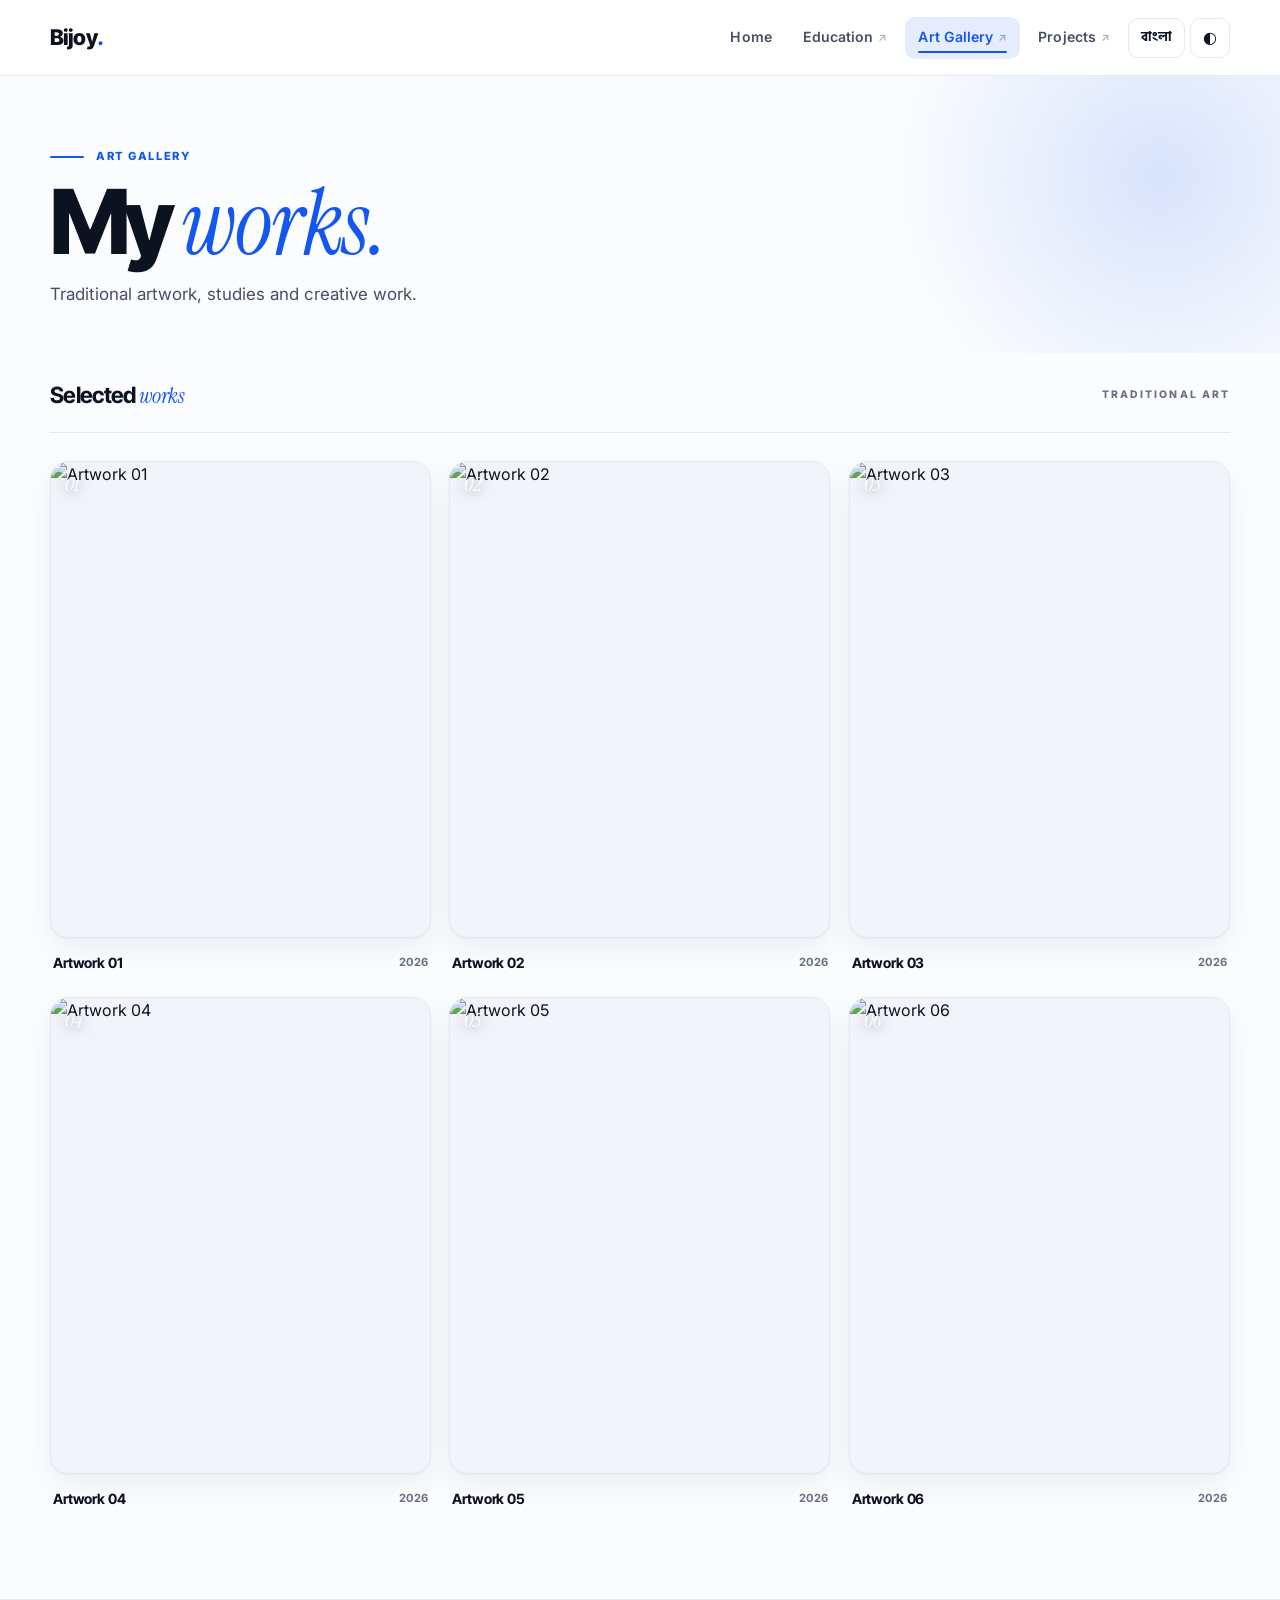
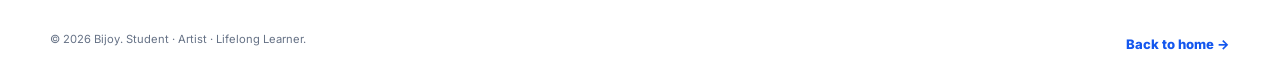
==== commit 007f0e74: "Add meta tags for theme and Open Graph properties" ====
--- a/art.html
+++ b/art.html
@@ -14,9 +14,21 @@
         name="description"
         content="Bijoy's traditional artwork gallery."
     >
-
+    <meta name="color-scheme" content="light dark">
+    <meta name="theme-color" media="(prefers-color-scheme: light)" content="#fbfcfe">
+    <meta name="theme-color" media="(prefers-color-scheme: dark)" content="#07111f">
+    <meta property="og:type" content="website">
+    <meta property="og:site_name" content="Sarefull Islam Bijoy">
+    <meta property="og:description" content="Bijoy's traditional artwork gallery.">
+    <link rel="icon" type="image/png" href="favicon.png">
+
+    <script>try{var t=localStorage.getItem("bijoy-theme");if(t!=="light"&&t!=="dark")t=matchMedia("(prefers-color-scheme: dark)").matches?"dark":"light";document.documentElement.setAttribute("data-theme",t)}catch(e){}</script>
+    <script>try{if(sessionStorage.getItem("bijoy-pt")&&!matchMedia("(prefers-reduced-motion: reduce)").matches)document.documentElement.classList.add("pt-cover")}catch(e){}</script>
     <title>Art Gallery — Bijoy</title>
 
+    <link rel="preconnect" href="https://fonts.googleapis.com">
+    <link rel="preconnect" href="https://fonts.gstatic.com" crossorigin>
+    <link href="https://fonts.googleapis.com/css2?family=Anek+Bangla:wght@500;600;700;800&family=Hind+Siliguri:wght@400;500;600;700&family=Instrument+Serif:ital@0;1&family=Inter+Tight:wght@500;600;700;800&family=Inter:wght@400;500;600;700;800&family=Noto+Serif+Bengali:wght@400;500;600&display=swap" rel="stylesheet">
     <link
         rel="stylesheet"
         href="style.css"
@@ -94,6 +106,16 @@
                     Art Gallery
                 </a>
 
+                <a
+                    href="projects.html"
+                    class="nav-link page-link"
+                    data-en="Projects"
+                    data-bn="প্রজেক্ট"
+                >
+                    Projects
+                </a>
+
+
 
                 <button
                     class="language-toggle"
@@ -217,7 +239,7 @@
 
                         data-lightbox
 
-                        data-image="images/art-01.jpg"
+                        data-image="art1.jpg"
 
                         data-title-en="Artwork 01"
                         data-title-bn="শিল্পকর্ম ০১"
@@ -228,8 +250,8 @@
 
                         <span class="art-image">
 
-                            <img
-                                src="images/art-01.jpg"
+                            <img width="1927" height="2640" decoding="async"
+                                src="art1.jpg"
                                 alt="Artwork 01"
                                 loading="lazy"
                             >
@@ -268,7 +290,7 @@
 
                         data-lightbox
 
-                        data-image="images/art-02.jpg"
+                        data-image="art2.jpg"
 
                         data-title-en="Artwork 02"
                         data-title-bn="শিল্পকর্ম ০২"
@@ -279,8 +301,8 @@
 
                         <span class="art-image">
 
-                            <img
-                                src="images/art-02.jpg"
+                            <img width="2048" height="2755" decoding="async"
+                                src="art2.jpg"
                                 alt="Artwork 02"
                                 loading="lazy"
                             >
@@ -319,7 +341,7 @@
 
                         data-lightbox
 
-                        data-image="images/art-03.jpg"
+                        data-image="art3.jpg"
 
                         data-title-en="Artwork 03"
                         data-title-bn="শিল্পকর্ম ০৩"
@@ -330,8 +352,8 @@
 
                         <span class="art-image">
 
-                            <img
-                                src="images/art-03.jpg"
+                            <img width="2248" height="3099" decoding="async"
+                                src="art3.jpg"
                                 alt="Artwork 03"
                                 loading="lazy"
                             >
@@ -370,7 +392,7 @@
 
                         data-lightbox
 
-                        data-image="images/art-04.jpg"
+                        data-image="art4.jpg"
 
                         data-title-en="Artwork 04"
                         data-title-bn="শিল্পকর্ম ০৪"
@@ -381,8 +403,8 @@
 
                         <span class="art-image">
 
-                            <img
-                                src="images/art-04.jpg"
+                            <img width="2248" height="2810" decoding="async"
+                                src="art4.jpg"
                                 alt="Artwork 04"
                                 loading="lazy"
                             >
@@ -421,7 +443,7 @@
 
                         data-lightbox
 
-                        data-image="images/art-05.jpg"
+                        data-image="art5.jpg"
 
                         data-title-en="Artwork 05"
                         data-title-bn="শিল্পকর্ম ০৫"
@@ -432,8 +454,8 @@
 
                         <span class="art-image">
 
-                            <img
-                                src="images/art-05.jpg"
+                            <img width="4000" height="2250" decoding="async"
+                                src="art5.jpg"
                                 alt="Artwork 05"
                                 loading="lazy"
                             >
@@ -472,7 +494,7 @@
 
                         data-lightbox
 
-                        data-image="images/art-06.jpg"
+                        data-image="art6.jpg"
 
                         data-title-en="Artwork 06"
                         data-title-bn="শিল্পকর্ম ০৬"
@@ -483,8 +505,8 @@
 
                         <span class="art-image">
 
-                            <img
-                                src="images/art-06.jpg"
+                            <img width="2111" height="3437" decoding="async"
+                                src="art6.jpg"
                                 alt="Artwork 06"
                                 loading="lazy"
                             >
@@ -587,7 +609,7 @@
 
             <p
                 data-en="© 2026 Bijoy. Student · Artist · Lifelong Learner."
-                data-bn="© ২০২৬ বিজয়। শিক্ষার্থী · শিল্পী · আজীবন শিক্ষার্থী।"
+                data-bn="© ২০২৬ বিজয়। শিক্ষার্থী · শিল্পী · আজীবন শিক্ষার্থী।"
             >
                 © 2026 Bijoy. Student · Artist · Lifelong Learner.
             </p>
--- a/style.css
+++ b/style.css
@@ -1,6 +1,6 @@
 /* =========================================================
    BIJOY PORTFOLIO — STYLE.CSS
-   v26.M2.4 + Coherence Refinements
+   v26.U3.5 + Coherence Refinements
 ========================================================= */
 
 
@@ -3353,3 +3353,2552 @@
         animation-duration: .01ms !important;
     }
 }
+
+
+/* =========================================================
+   22. REFINEMENT LAYER (visual polish only — no content change)
+========================================================= */
+
+html {
+    scroll-padding-top: calc(var(--header-height) + 8px);
+}
+
+::selection {
+    background: var(--blue);
+    color: #fff;
+}
+
+
+/* SCROLL PROGRESS + HEADER DEPTH */
+
+.scroll-progress {
+    position: fixed;
+    top: 0;
+    left: 0;
+    width: 100%;
+    height: 3px;
+    transform: scaleX(0);
+    transform-origin: 0 50%;
+    background: linear-gradient(90deg, var(--blue), #22b8cf);
+    z-index: 1100;
+    pointer-events: none;
+}
+
+.site-header {
+    transition:
+        box-shadow .3s var(--ease),
+        background-color .3s ease;
+}
+
+.site-header.is-scrolled {
+    box-shadow: 0 10px 30px rgba(16, 24, 39, .08);
+}
+
+html[data-theme="dark"] .site-header.is-scrolled {
+    box-shadow: 0 10px 30px rgba(0, 0, 0, .35);
+}
+
+
+/* NAV INDICATOR */
+
+.nav-link::before {
+    content: "";
+    position: absolute;
+    left: 13px;
+    right: 13px;
+    bottom: 6px;
+    height: 2px;
+    border-radius: 2px;
+    background: var(--blue);
+    transform: scaleX(0);
+    transform-origin: left center;
+    transition: transform .35s var(--ease);
+}
+
+.nav-link:hover::before,
+.nav-link.active::before {
+    transform: scaleX(1);
+}
+
+.site-nav.is-open .nav-link::before {
+    display: none;
+}
+
+.site-nav.is-open .nav-link.active {
+    background: var(--blue-soft);
+}
+
+
+/* HERO */
+
+.hero::before {
+    content: "";
+    position: absolute;
+    top: -160px;
+    right: -140px;
+    width: 640px;
+    height: 640px;
+    border-radius: 50%;
+    background:
+        radial-gradient(
+            circle,
+            color-mix(in srgb, var(--blue) 16%, transparent),
+            transparent 68%
+        );
+    pointer-events: none;
+    z-index: 0;
+}
+
+.hero-grid {
+    position: relative;
+    z-index: 1;
+}
+
+.name-last {
+    background: linear-gradient(100deg, var(--blue) 25%, #22b8cf 100%);
+    -webkit-background-clip: text;
+    background-clip: text;
+    -webkit-text-fill-color: transparent;
+    padding-bottom: .06em;
+}
+
+.name-dot {
+    -webkit-text-fill-color: var(--text);
+}
+
+.profile-frame {
+    transform:
+        rotate(1.2deg)
+        translate3d(var(--px, 0px), var(--py, 0px), 0);
+    transition: transform .5s var(--ease);
+}
+
+.profile-frame::after {
+    content: "";
+    position: absolute;
+    inset: -14px;
+    border-radius: 44px;
+    border: 1px solid color-mix(in srgb, var(--blue) 32%, transparent);
+    transform: rotate(-3deg);
+    pointer-events: none;
+    z-index: -1;
+}
+
+.profile-label {
+    animation: labelFloat 7s ease-in-out infinite;
+}
+
+.label-bottom {
+    animation-delay: -3.5s;
+}
+
+@keyframes labelFloat {
+    0%, 100% { transform: translateY(0); }
+    50%      { transform: translateY(-6px); }
+}
+
+
+/* CARDS — soft cursor spotlight */
+
+.skill-card,
+.philosophy-card {
+    position: relative;
+    overflow: hidden;
+}
+
+.skill-card::after,
+.philosophy-card::after {
+    content: "";
+    position: absolute;
+    inset: 0;
+    opacity: 0;
+    pointer-events: none;
+    transition: opacity .35s ease;
+    background:
+        radial-gradient(
+            320px circle at var(--mx, 50%) var(--my, 50%),
+            color-mix(in srgb, var(--blue) 12%, transparent),
+            transparent 65%
+        );
+}
+
+.skill-card:hover::after,
+.philosophy-card:hover::after {
+    opacity: 1;
+}
+
+.skill-number {
+    transition: transform .35s var(--ease);
+}
+
+.skill-card:hover .skill-number {
+    transform: translateX(4px);
+}
+
+
+/* TIMELINE — current stage */
+
+.timeline-item.current .timeline-marker {
+    box-shadow: 0 0 0 0 color-mix(in srgb, var(--blue) 45%, transparent);
+    animation: markerPulse 2.8s ease-out infinite;
+}
+
+@keyframes markerPulse {
+    0%   { box-shadow: 0 0 0 0 color-mix(in srgb, var(--blue) 45%, transparent); }
+    70%  { box-shadow: 0 0 0 12px transparent; }
+    100% { box-shadow: 0 0 0 0 transparent; }
+}
+
+
+/* ART FRAME */
+
+.art-image-frame {
+    outline: 1px solid color-mix(in srgb, var(--blue) 18%, transparent);
+    outline-offset: 10px;
+}
+
+
+/* SCROLL REVEAL (JS adds the classes) */
+
+[data-reveal].reveal-init {
+    animation: none;
+    opacity: 0;
+    transform: translateY(22px);
+    transition:
+        opacity .8s var(--ease),
+        transform .8s var(--ease);
+}
+
+[data-reveal].reveal-init.is-visible {
+    opacity: 1;
+    transform: none;
+}
+
+
+@media (max-width: 760px) {
+    .art-image-frame {
+        outline-offset: 6px;
+    }
+
+    .hero::before {
+        width: 420px;
+        height: 420px;
+        right: -160px;
+    }
+}
+
+@media (prefers-reduced-motion: reduce) {
+    .profile-label,
+    .timeline-item.current .timeline-marker {
+        animation: none !important;
+    }
+
+    [data-reveal].reveal-init {
+        opacity: 1;
+        transform: none;
+        transition: none;
+    }
+}
+
+
+/* =========================================================
+   23. UPGRADE LAYER (visual polish only — no content change)
+========================================================= */
+
+html {
+    scrollbar-color: var(--border-strong) transparent;
+}
+
+body {
+    animation: pageIn .6s ease both;
+}
+
+@keyframes pageIn {
+    from { opacity: 0; }
+    to   { opacity: 1; }
+}
+
+
+/* HERO — staggered entrance */
+
+.hero-content > * {
+    animation: revealUp .8s var(--ease) both;
+}
+
+.hero-content > :nth-child(1) { animation-delay: .05s; }
+.hero-content > :nth-child(2) { animation-delay: .15s; }
+.hero-content > :nth-child(3) { animation-delay: .28s; }
+.hero-content > :nth-child(4) { animation-delay: .38s; }
+.hero-content > :nth-child(5) { animation-delay: .48s; }
+
+.name-last {
+    background-size: 200% 100%;
+    animation: nameShift 9s ease-in-out infinite alternate;
+}
+
+@keyframes nameShift {
+    from { background-position: 0% 50%; }
+    to   { background-position: 100% 50%; }
+}
+
+
+/* EDUCATION — animated progress line */
+
+.education-timeline::after {
+    content: "";
+    position: absolute;
+    top: 19.5px;
+    left: 8%;
+    width: 0;
+    height: 2px;
+    border-radius: 2px;
+    background: linear-gradient(90deg, var(--blue), #22b8cf);
+    transition: width 1.5s var(--ease) .25s;
+    z-index: 0;
+    pointer-events: none;
+}
+
+.education-timeline.tl-live::after {
+    width: 84%;
+}
+
+@media (max-width: 760px) {
+
+    .education-timeline::after {
+        top: 20px;
+        left: 19.5px;
+        width: 2px;
+        height: 0;
+        transition: height 1.5s var(--ease) .25s;
+    }
+
+    .education-timeline.tl-live::after {
+        width: 2px;
+        height: calc(100% - 40px);
+    }
+}
+
+
+/* SKILLS — accent line */
+
+.skill-card::before {
+    content: "";
+    position: absolute;
+    top: 0;
+    left: 0;
+    right: 0;
+    height: 2px;
+    background: linear-gradient(90deg, var(--blue), #22b8cf);
+    transform: scaleX(0);
+    transform-origin: left center;
+    transition: transform .5s var(--ease);
+}
+
+.skill-card:hover::before {
+    transform: scaleX(1);
+}
+
+
+/* ART — gentle scroll depth */
+
+.home-art-feature .art-image-frame img {
+    transform: scale(1.08) translateY(var(--ay, 0px));
+}
+
+.home-art-feature .art-image-frame:hover img {
+    transform: scale(1.11) translateY(var(--ay, 0px));
+}
+
+
+/* CONTACT */
+
+.contact-block {
+    position: relative;
+    overflow: hidden;
+}
+
+.contact-block::before {
+    content: "";
+    position: absolute;
+    left: -10%;
+    right: -10%;
+    bottom: -55%;
+    height: 85%;
+    background:
+        radial-gradient(
+            ellipse at center,
+            color-mix(in srgb, var(--blue) 14%, transparent),
+            transparent 70%
+        );
+    pointer-events: none;
+}
+
+.contact-block > * {
+    position: relative;
+    z-index: 1;
+}
+
+.social-link:hover {
+    box-shadow:
+        0 10px 26px
+        color-mix(in srgb, var(--blue) 18%, transparent);
+}
+
+
+/* BACK TO TOP */
+
+.back-to-top {
+    position: fixed;
+    right: 20px;
+    bottom: calc(20px + env(safe-area-inset-bottom, 0px));
+    width: 44px;
+    height: 44px;
+    display: grid;
+    place-items: center;
+    padding: 0;
+    border: 1px solid var(--border);
+    border-radius: 12px;
+    background: var(--surface);
+    color: var(--blue);
+    font-size: 1.05rem;
+    box-shadow: var(--shadow-sm);
+    opacity: 0;
+    transform: translateY(12px);
+    pointer-events: none;
+    transition:
+        opacity .3s ease,
+        transform .3s var(--ease),
+        border-color .2s ease;
+    z-index: 900;
+}
+
+.back-to-top.is-shown {
+    opacity: 1;
+    transform: none;
+    pointer-events: auto;
+}
+
+.back-to-top:hover {
+    border-color: var(--blue);
+}
+
+
+@media (prefers-reduced-motion: reduce) {
+
+    body,
+    .hero-content > *,
+    .name-last {
+        animation: none !important;
+    }
+
+    .education-timeline::after {
+        transition: none;
+    }
+
+    .education-timeline.tl-live::after,
+    .skill-card::before {
+        transition: none;
+    }
+
+    .home-art-feature .art-image-frame img {
+        transform: none;
+    }
+}
+
+
+/* =========================================================
+   24. PAGE + THEME TRANSITIONS (circular reveal from click)
+========================================================= */
+
+/* Cover shown on arrival until the reveal starts */
+
+html.pt-cover::before {
+    content: "";
+    position: fixed;
+    inset: 0;
+    z-index: 2147483000;
+    background: linear-gradient(135deg, #155eef, #22b8cf);
+    animation: ptFailsafe .01s linear 2.5s forwards;
+}
+
+@keyframes ptFailsafe {
+    to {
+        opacity: 0;
+        visibility: hidden;
+    }
+}
+
+.pt-overlay {
+    position: fixed;
+    inset: 0;
+    z-index: 2147483000;
+    background: linear-gradient(135deg, #155eef, #22b8cf);
+    pointer-events: none;
+}
+
+
+/* Theme change — View Transition, driven from JS */
+
+::view-transition-old(root),
+::view-transition-new(root) {
+    animation: none;
+    mix-blend-mode: normal;
+}
+
+::view-transition-old(root) {
+    z-index: 1;
+}
+
+::view-transition-new(root) {
+    z-index: 2;
+}
+
+html.vt-theme *,
+html.vt-theme *::before,
+html.vt-theme *::after {
+    transition: none !important;
+}
+
+@media (prefers-reduced-motion: reduce) {
+
+    html.pt-cover::before,
+    .pt-overlay {
+        display: none;
+    }
+}
+
+
+/* =========================================================
+   25. TYPOGRAPHY + MOTION POLISH
+========================================================= */
+
+:root {
+
+    --font-body:
+        Inter,
+        "Hind Siliguri",
+        "Noto Sans Bengali",
+        "Segoe UI",
+        Roboto,
+        Helvetica,
+        Arial,
+        sans-serif;
+
+    --font-display:
+        "Inter Tight",
+        Inter,
+        "Anek Bangla",
+        "Hind Siliguri",
+        "Noto Sans Bengali",
+        "Segoe UI",
+        sans-serif;
+}
+
+body {
+    font-family: var(--font-body);
+    font-optical-sizing: auto;
+    font-kerning: normal;
+    text-rendering: optimizeLegibility;
+    -webkit-font-smoothing: antialiased;
+    -moz-osx-font-smoothing: grayscale;
+}
+
+h1,
+h2,
+h3,
+.site-logo,
+.hero-name,
+.hero-statement,
+.section-title,
+.contact-block h2,
+.skill-card h3,
+.timeline-content h3,
+.philosophy-card p {
+    font-family: var(--font-display);
+}
+
+h1,
+h2,
+.section-title,
+.hero-statement,
+.contact-block h2 {
+    text-wrap: balance;
+}
+
+p {
+    text-wrap: pretty;
+}
+
+.hero-description,
+.section-description,
+.about-copy p,
+.skill-card p,
+.timeline-content p,
+.contact-block > p {
+    line-height: 1.75;
+}
+
+.hero-description {
+    font-size: 1.04rem;
+}
+
+.nav-link {
+    letter-spacing: .005em;
+}
+
+.timeline-marker,
+.section-number,
+.skill-number,
+.timeline-status {
+    font-variant-numeric: tabular-nums;
+}
+
+.skill-card h3,
+.timeline-content h3 {
+    font-weight: 700;
+}
+
+.philosophy-card p {
+    line-height: 1.38;
+    letter-spacing: -.02em;
+}
+
+
+/* BANGLA — no negative tracking, taller lines */
+
+html:lang(bn) :is(
+    h1, h2, h3,
+    .section-title,
+    .hero-statement,
+    .contact-block h2,
+    .skill-card h3,
+    .timeline-content h3,
+    .philosophy-card p,
+    .hero-description,
+    .section-description
+) {
+    letter-spacing: 0 !important;
+    line-height: 1.38;
+}
+
+html:lang(bn) :is(
+    .about-copy p,
+    .skill-card p,
+    .timeline-content p,
+    .contact-block > p
+) {
+    line-height: 1.9;
+}
+
+html:lang(bn) :is(
+    .hero-kicker,
+    .hero-meta,
+    .section-topline,
+    .section-label,
+    .timeline-status,
+    .skill-category,
+    .interest-track,
+    .nav-link
+) {
+    letter-spacing: 0;
+}
+
+
+/* LANGUAGE SWITCH — staggered text swap */
+
+.lang-out {
+    opacity: 0 !important;
+    filter: blur(4px);
+    transform: translateY(-6px) !important;
+    transition:
+        opacity .22s ease,
+        filter .22s ease,
+        transform .22s ease;
+}
+
+.lang-in {
+    opacity: 0 !important;
+    filter: blur(4px);
+    transform: translateY(8px) !important;
+    transition: none !important;
+}
+
+.lang-show {
+    opacity: 1 !important;
+    filter: none;
+    transform: none !important;
+    transition:
+        opacity .45s ease,
+        filter .45s ease,
+        transform .55s var(--ease) !important;
+}
+
+.language-toggle.is-switching {
+    animation: langPop .5s var(--ease);
+}
+
+@keyframes langPop {
+    40% { transform: scale(.9); }
+    100% { transform: none; }
+}
+
+
+/* STAGGERED ENTRANCES */
+
+.stagger-init > .st-item {
+    opacity: 0;
+    transform: translateY(22px);
+}
+
+.stagger-init.is-in > .st-item {
+    opacity: 1;
+    transform: none;
+    transition:
+        opacity .8s var(--ease),
+        transform .8s var(--ease);
+    transition-delay: calc(var(--i, 0) * 110ms);
+}
+
+[data-reveal].reveal-init:not(.is-visible) .art-image-frame img {
+    transform: scale(1.22);
+}
+
+.art-image-frame img {
+    transition: transform 1.2s var(--ease);
+}
+
+
+/* PRESS FEEDBACK */
+
+.social-link:active,
+.language-toggle:active,
+.theme-toggle:active,
+.back-to-top:active {
+    transform: scale(.96);
+}
+
+
+@media (prefers-reduced-motion: reduce) {
+
+    .lang-out,
+    .lang-in,
+    .lang-show,
+    .language-toggle.is-switching {
+        animation: none !important;
+        transition: none !important;
+        filter: none;
+    }
+
+    .stagger-init > .st-item {
+        opacity: 1;
+        transform: none;
+    }
+}
+
+
+/* =========================================================
+   26. TYPOGRAPHY REFINEMENT + EMAIL SHEET
+========================================================= */
+
+:root {
+    --font-serif:
+        "Instrument Serif",
+        "Noto Serif Bengali",
+        Georgia,
+        "Times New Roman",
+        serif;
+}
+
+.section-title {
+    font-weight: 800;
+    letter-spacing: -.04em;
+    line-height: 1.04;
+}
+
+.about-copy .lead-text {
+    font-family: var(--font-display);
+    font-weight: 500;
+    letter-spacing: -.015em;
+    line-height: 1.45;
+}
+
+.philosophy-card p {
+    font-family: var(--font-serif);
+    font-weight: 400;
+    font-size: clamp(1.75rem, 3vw, 2.7rem);
+    line-height: 1.16;
+    letter-spacing: -.01em;
+}
+
+.timeline-marker,
+.skill-number,
+.section-number {
+    font-family: var(--font-display);
+}
+
+html:lang(bn) .philosophy-card p {
+    font-weight: 500;
+    font-size: clamp(1.4rem, 2.6vw, 2.2rem);
+}
+
+
+/* EMAIL BOTTOM SHEET */
+
+html.sheet-lock {
+    overflow: hidden;
+}
+
+.sheet-backdrop {
+    position: fixed;
+    inset: 0;
+    z-index: 2000;
+    background: rgba(8, 14, 30, .5);
+    -webkit-backdrop-filter: blur(3px);
+    backdrop-filter: blur(3px);
+    opacity: 0;
+    visibility: hidden;
+    transition:
+        opacity .4s ease,
+        visibility 0s linear .55s;
+}
+
+.sheet-backdrop.is-open {
+    opacity: 1;
+    visibility: visible;
+    transition: opacity .4s ease;
+}
+
+.sheet {
+    position: fixed;
+    left: 50%;
+    bottom: 0;
+    z-index: 2001;
+    width: min(560px, 100%);
+    padding:
+        10px
+        24px
+        calc(26px + env(safe-area-inset-bottom, 0px));
+    background: var(--surface);
+    color: var(--text);
+    border: 1px solid var(--border);
+    border-bottom: 0;
+    border-radius: 22px 22px 0 0;
+    box-shadow: 0 -24px 60px rgba(8, 14, 30, .28);
+    transform: translate(-50%, 104%);
+    visibility: hidden;
+    transition:
+        transform .55s cubic-bezier(.32, .72, 0, 1),
+        visibility 0s linear .55s;
+    outline: none;
+}
+
+.sheet.is-open {
+    transform: translate(-50%, 0);
+    visibility: visible;
+    transition: transform .55s cubic-bezier(.32, .72, 0, 1);
+}
+
+.sheet-head {
+    position: relative;
+    padding: 6px 0 14px;
+    touch-action: none;
+    cursor: grab;
+}
+
+.sheet-grab {
+    display: block;
+    width: 40px;
+    height: 4px;
+    margin: 0 auto 14px;
+    border-radius: 4px;
+    background: var(--border-strong);
+}
+
+.sheet-label {
+    margin: 0 0 6px;
+    color: var(--blue);
+    font-size: .74rem;
+    font-weight: 700;
+    letter-spacing: .14em;
+    text-transform: uppercase;
+}
+
+.sheet-address {
+    margin: 0;
+    font-family: var(--font-display);
+    font-size: clamp(1.3rem, 5.2vw, 1.8rem);
+    font-weight: 700;
+    letter-spacing: -.02em;
+    line-height: 1.2;
+    overflow-wrap: anywhere;
+}
+
+.sheet-close {
+    position: absolute;
+    top: 0;
+    right: -6px;
+    width: 36px;
+    height: 36px;
+    display: grid;
+    place-items: center;
+    padding: 0;
+    border: 1px solid var(--border);
+    border-radius: 50%;
+    background: transparent;
+    color: var(--text-soft);
+    font-size: 1.1rem;
+    line-height: 1;
+    cursor: pointer;
+    transition: border-color .2s ease, color .2s ease;
+}
+
+.sheet-close:hover {
+    border-color: var(--blue);
+    color: var(--blue);
+}
+
+.sheet-actions {
+    display: grid;
+    gap: 10px;
+    margin-top: 8px;
+}
+
+.sheet-btn {
+    display: flex;
+    align-items: center;
+    justify-content: center;
+    min-height: 50px;
+    padding: 0 18px;
+    border: 1px solid var(--border);
+    border-radius: 14px;
+    background: transparent;
+    color: var(--text);
+    font: inherit;
+    font-size: .95rem;
+    font-weight: 700;
+    cursor: pointer;
+    transition:
+        transform .2s ease,
+        border-color .2s ease,
+        background-color .2s ease;
+}
+
+.sheet-btn:hover {
+    border-color: var(--blue);
+}
+
+.sheet-btn:active {
+    transform: scale(.98);
+}
+
+.sheet-btn.primary {
+    border-color: var(--blue);
+    background: var(--blue);
+    color: #fff;
+}
+
+.sheet-btn.primary:hover {
+    filter: brightness(1.08);
+}
+
+.sheet-status {
+    position: absolute;
+    width: 1px;
+    height: 1px;
+    overflow: hidden;
+    clip-path: inset(50%);
+}
+
+@media (min-width: 480px) {
+
+    .sheet-actions {
+        grid-template-columns: 1.2fr 1fr;
+    }
+}
+
+@media (prefers-reduced-motion: reduce) {
+
+    .sheet,
+    .sheet-backdrop {
+        transition: none !important;
+    }
+}
+
+
+/* =========================================================
+   27. SKELETONS · DRAMATIC REVEALS · ARTISTIC TYPE · SHEET FORM
+========================================================= */
+
+:root {
+    --expo: cubic-bezier(.16, 1, .3, 1);
+    --sk-a: color-mix(in srgb, var(--text) 7%, var(--surface));
+    --sk-b: color-mix(in srgb, var(--text) 15%, var(--surface));
+}
+
+
+/* SKELETONS */
+
+.sk-loading,
+.sk {
+    background:
+        linear-gradient(
+            100deg,
+            var(--sk-a) 35%,
+            var(--sk-b) 50%,
+            var(--sk-a) 65%
+        ) !important;
+    background-size: 300% 100% !important;
+    animation: skMove 1.5s linear infinite;
+}
+
+@keyframes skMove {
+    from { background-position: 100% 0; }
+    to   { background-position: 0 0; }
+}
+
+.sk-loading img {
+    opacity: 0;
+}
+
+.sk-done img {
+    animation: skImage .9s ease both;
+}
+
+@keyframes skImage {
+    from { opacity: 0; }
+    to   { opacity: 1; }
+}
+
+.education-image.sk-loading,
+.art-image.sk-loading {
+    display: block;
+    min-height: 170px;
+}
+
+.sk {
+    display: block;
+    border-radius: 10px;
+}
+
+.sk-page {
+    position: fixed;
+    inset: 0;
+    z-index: 1500;
+    padding: calc(var(--header-height) + 48px) 24px 24px;
+    background: var(--bg);
+    transition: opacity .55s ease, visibility 0s linear .55s;
+}
+
+.sk-page.is-out {
+    opacity: 0;
+    visibility: hidden;
+}
+
+.sk-header {
+    position: absolute;
+    top: 0;
+    left: 0;
+    right: 0;
+    height: var(--header-height);
+    display: flex;
+    align-items: center;
+    gap: 16px;
+    padding: 0 24px;
+    border-bottom: 1px solid var(--border);
+}
+
+.sk-grid {
+    max-width: 1180px;
+    margin: 0 auto;
+    display: grid;
+    grid-template-columns: 1.1fr .9fr;
+    gap: 40px;
+    align-items: center;
+}
+
+.sk-col {
+    display: grid;
+    gap: 16px;
+    justify-items: start;
+}
+
+.sk-photo {
+    width: min(100%, 360px);
+    aspect-ratio: 4 / 5;
+    margin-left: auto;
+    border-radius: 32px;
+}
+
+@media (max-width: 900px) {
+
+    .sk-grid {
+        grid-template-columns: 1fr;
+    }
+
+    .sk-photo {
+        margin: 0 auto;
+    }
+}
+
+
+/* DRAMATIC REVEALS */
+
+html [data-reveal].reveal-init {
+    opacity: 0;
+    transform: translateY(90px) scale(.96);
+    transform-origin: 50% 100%;
+    filter: blur(8px);
+    transition:
+        opacity 1.1s var(--expo),
+        transform 1.3s var(--expo),
+        filter 1s ease;
+}
+
+html [data-reveal].reveal-init.is-visible {
+    opacity: 1;
+    transform: none;
+    filter: none;
+}
+
+@keyframes heroRise {
+    from {
+        opacity: 0;
+        transform: translateY(56px) scale(.97);
+        filter: blur(14px);
+    }
+    to {
+        opacity: 1;
+        transform: none;
+        filter: none;
+    }
+}
+
+.hero-content > * {
+    animation: heroRise 1.25s var(--expo) both;
+}
+
+.hero-content > :nth-child(1) { animation-delay: .10s; }
+.hero-content > :nth-child(2) { animation-delay: .22s; }
+.hero-content > :nth-child(3) { animation-delay: .36s; }
+.hero-content > :nth-child(4) { animation-delay: .50s; }
+.hero-content > :nth-child(5) { animation-delay: .64s; }
+
+.stagger-init {
+    perspective: 1200px;
+}
+
+.stagger-init > .st-item {
+    opacity: 0;
+    transform: translateY(70px) rotateX(-16deg) scale(.94);
+    transform-origin: 50% 0;
+    filter: blur(6px);
+}
+
+.stagger-init.is-in > .st-item {
+    opacity: 1;
+    transform: none;
+    filter: none;
+    transition:
+        opacity 1s var(--expo),
+        transform 1.2s var(--expo),
+        filter .9s ease;
+    transition-delay: calc(var(--i, 0) * 140ms);
+}
+
+.art-image-frame {
+    clip-path: inset(-24px -24px -24px -24px round 24px);
+    transition: clip-path 1.5s var(--expo);
+}
+
+html [data-reveal].reveal-init:not(.is-visible) .art-image-frame {
+    clip-path: inset(100% -24px 0 -24px round 24px);
+}
+
+.split-title .w {
+    display: inline-block;
+    overflow: hidden;
+    padding: .12em .08em;
+    margin: -.12em -.08em;
+    vertical-align: top;
+}
+
+.split-title .wi {
+    display: inline-block;
+    transform: translateY(118%) rotate(5deg);
+    transform-origin: 0 100%;
+    transition: transform 1.1s var(--expo);
+    transition-delay: calc(var(--wi, 0) * 80ms);
+}
+
+.split-title.is-in .wi {
+    transform: none;
+}
+
+html:lang(bn) .split-title .w {
+    padding-top: .26em;
+    margin-top: -.26em;
+}
+
+
+/* ARTISTIC TYPOGRAPHY */
+
+.name-last {
+    font-family: var(--font-serif);
+    font-style: italic;
+    font-weight: 400;
+    font-size: 1.1em;
+    letter-spacing: -.02em;
+    padding-bottom: .14em;
+}
+
+.hero-statement {
+    font-family: var(--font-serif);
+    font-style: italic;
+    font-weight: 400;
+    font-size: clamp(1.55rem, 2.7vw, 2.3rem);
+    line-height: 1.15;
+    letter-spacing: -.005em;
+}
+
+html:lang(bn) .hero-statement {
+    font-family: var(--font-display);
+    font-style: normal;
+    font-weight: 600;
+    font-size: clamp(1.25rem, 2.2vw, 1.7rem);
+}
+
+html:lang(en) .split-title .w:last-child .wi {
+    font-family: var(--font-serif);
+    font-style: italic;
+    font-weight: 400;
+    letter-spacing: -.01em;
+    color: var(--blue);
+}
+
+.section-number {
+    font-family: var(--font-serif);
+    font-style: italic;
+    font-size: 1.5rem;
+    font-weight: 400;
+    line-height: 1;
+}
+
+.section-label {
+    letter-spacing: .2em;
+}
+
+html:lang(bn) .section-label {
+    letter-spacing: 0;
+}
+
+.timeline-content h3,
+.skill-card h3 {
+    letter-spacing: -.025em;
+}
+
+
+/* EMAIL SHEET — compose form */
+
+.sheet {
+    max-height: calc(100dvh - 16px);
+    overflow-y: auto;
+    overscroll-behavior: contain;
+}
+
+.sheet-title {
+    margin: 0 0 6px;
+    padding-right: 44px;
+    font-family: var(--font-serif);
+    font-style: italic;
+    font-weight: 400;
+    font-size: clamp(2rem, 8vw, 2.7rem);
+    line-height: 1.05;
+    letter-spacing: -.01em;
+}
+
+html:lang(bn) .sheet-title {
+    font-family: var(--font-display);
+    font-style: normal;
+    font-weight: 700;
+    font-size: clamp(1.6rem, 6vw, 2.1rem);
+    letter-spacing: 0;
+    line-height: 1.3;
+}
+
+.sheet-address {
+    margin: 0;
+    color: var(--text-soft);
+    font-size: .9rem;
+    font-weight: 500;
+}
+
+.sheet-form {
+    display: grid;
+    gap: 14px;
+    margin-top: 8px;
+}
+
+.sheet-field {
+    display: grid;
+    gap: 7px;
+}
+
+.sheet-field label {
+    color: var(--text-soft);
+    font-size: .72rem;
+    font-weight: 700;
+    letter-spacing: .13em;
+    text-transform: uppercase;
+}
+
+html:lang(bn) .sheet-field label {
+    font-size: .88rem;
+    letter-spacing: 0;
+    text-transform: none;
+}
+
+.sheet-input {
+    width: 100%;
+    padding: 13px 14px;
+    border: 1px solid var(--border);
+    border-radius: 12px;
+    background: var(--bg);
+    color: var(--text);
+    font: inherit;
+    font-size: 1rem;
+    line-height: 1.55;
+    transition: border-color .2s ease, box-shadow .2s ease;
+}
+
+.sheet-input:focus {
+    outline: none;
+    border-color: var(--blue);
+    box-shadow: 0 0 0 4px color-mix(in srgb, var(--blue) 16%, transparent);
+}
+
+textarea.sheet-input {
+    min-height: 116px;
+    resize: none;
+}
+
+.sheet-input.is-error {
+    border-color: #e5484d;
+    animation: sheetShake .4s ease;
+}
+
+@keyframes sheetShake {
+    20% { transform: translateX(-6px); }
+    40% { transform: translateX(5px); }
+    60% { transform: translateX(-3px); }
+    80% { transform: translateX(2px); }
+}
+
+.sheet-error {
+    min-height: 1.2em;
+    margin: -4px 0 -4px;
+    color: #e5484d;
+    font-size: .84rem;
+}
+
+.sheet-copy {
+    justify-self: center;
+    padding: 6px 10px;
+    border: 0;
+    background: none;
+    color: var(--text-soft);
+    font: inherit;
+    font-size: .85rem;
+    font-weight: 600;
+    cursor: pointer;
+}
+
+.sheet-copy:hover {
+    color: var(--blue);
+}
+
+.sheet-preview {
+    display: none;
+    gap: 16px;
+    padding-top: 6px;
+}
+
+.sheet.is-composing .sheet-form {
+    display: none;
+}
+
+.sheet.is-composing .sheet-preview {
+    display: grid;
+    animation: previewIn .6s var(--expo) both;
+}
+
+@keyframes previewIn {
+    from {
+        opacity: 0;
+        transform: translateY(24px) scale(.97);
+    }
+    to {
+        opacity: 1;
+        transform: none;
+    }
+}
+
+.sheet-state {
+    margin: 0;
+    color: var(--blue);
+    font-weight: 700;
+}
+
+.sheet-mail {
+    display: grid;
+    gap: 8px;
+    padding: 16px;
+    border: 1px solid var(--border);
+    border-radius: 14px;
+    background: var(--bg);
+    font-size: .92rem;
+}
+
+.sheet-mail p {
+    display: flex;
+    gap: 12px;
+    margin: 0;
+    overflow-wrap: anywhere;
+}
+
+.sheet-mail b {
+    flex: none;
+    min-width: 62px;
+    color: var(--text-soft);
+    font-size: .72rem;
+    font-weight: 700;
+    letter-spacing: .1em;
+    text-transform: uppercase;
+}
+
+html:lang(bn) .sheet-mail b {
+    letter-spacing: 0;
+    text-transform: none;
+    font-size: .85rem;
+}
+
+.sheet-mail pre {
+    margin: 6px 0 0;
+    padding-top: 12px;
+    border-top: 1px dashed var(--border);
+    font: inherit;
+    line-height: 1.65;
+    white-space: pre-wrap;
+    overflow-wrap: anywhere;
+}
+
+.sheet-progress {
+    height: 4px;
+    overflow: hidden;
+    border-radius: 4px;
+    background: var(--border);
+}
+
+.sheet-progress i {
+    display: block;
+    height: 100%;
+    width: 0;
+    border-radius: 4px;
+    background: linear-gradient(90deg, var(--blue), #22b8cf);
+}
+
+.sheet.is-composing .sheet-progress i {
+    animation: sheetFill 1.3s cubic-bezier(.4, 0, .2, 1) forwards;
+}
+
+@keyframes sheetFill {
+    to { width: 100%; }
+}
+
+
+@media (prefers-reduced-motion: reduce) {
+
+    .sk-loading,
+    .sk {
+        animation: none;
+    }
+
+    html [data-reveal].reveal-init,
+    .stagger-init > .st-item {
+        opacity: 1;
+        transform: none;
+        filter: none;
+        transition: none;
+    }
+
+    .hero-content > * {
+        animation: none !important;
+    }
+
+    .split-title .wi {
+        transform: none;
+        transition: none;
+    }
+
+    .art-image-frame {
+        clip-path: none !important;
+    }
+
+    .sheet.is-composing .sheet-progress i {
+        animation-duration: .01s;
+    }
+}
+
+
+/* =========================================================
+   28. EDUCATION + ART PAGES
+========================================================= */
+
+/* shared page hero */
+
+.education-hero,
+.art-hero {
+    position: relative;
+    overflow: hidden;
+}
+
+.education-hero::before,
+.art-hero::before {
+    content: "";
+    position: absolute;
+    top: -180px;
+    right: -160px;
+    width: 560px;
+    height: 560px;
+    border-radius: 50%;
+    background:
+        radial-gradient(
+            circle,
+            color-mix(in srgb, var(--blue) 15%, transparent),
+            transparent 68%
+        );
+    pointer-events: none;
+}
+
+.education-hero .container,
+.art-hero .container {
+    position: relative;
+}
+
+.page-eyebrow {
+    display: flex;
+    align-items: center;
+    animation: heroRise 1.1s var(--expo) .05s both;
+}
+
+.page-eyebrow::before {
+    content: "";
+    display: inline-block;
+    width: 0;
+    height: 2px;
+    margin-right: 12px;
+    border-radius: 2px;
+    background: var(--blue);
+    animation: lineGrow 1s var(--expo) .35s forwards;
+}
+
+@keyframes lineGrow {
+    to { width: 34px; }
+}
+
+html:lang(bn) .page-eyebrow {
+    letter-spacing: 0;
+    font-size: .85rem;
+}
+
+.education-hero p,
+.art-hero p {
+    font-size: 1.06rem;
+    line-height: 1.75;
+    animation: heroRise 1.2s var(--expo) .75s both;
+}
+
+.education-hero h1,
+.art-hero h1 {
+    font-family: var(--font-display);
+    font-weight: 800;
+}
+
+
+/* EDUCATION */
+
+.education-list::before {
+    width: 2px;
+    background:
+        linear-gradient(var(--blue), #22b8cf)
+            0 0 / 100% calc(var(--p, 0) * 100%) no-repeat,
+        var(--border-strong);
+}
+
+.education-year {
+    font-family: var(--font-serif);
+    font-style: italic;
+    font-weight: 400;
+    font-size: clamp(2.1rem, 4vw, 3.1rem);
+    letter-spacing: -.02em;
+    line-height: 1;
+}
+
+html:lang(bn) .education-year {
+    font-family: var(--font-display);
+    font-style: normal;
+    font-weight: 700;
+    font-size: clamp(1.7rem, 3.2vw, 2.4rem);
+    letter-spacing: 0;
+}
+
+.education-entry.current .education-year::before {
+    content: "";
+    display: inline-block;
+    width: 9px;
+    height: 9px;
+    margin-right: 12px;
+    vertical-align: middle;
+    border-radius: 50%;
+    background: var(--blue);
+    animation: markerPulse 2.8s ease-out infinite;
+}
+
+.education-entry.current .education-card {
+    border-color: color-mix(in srgb, var(--blue) 45%, var(--border));
+    box-shadow:
+        var(--shadow-sm),
+        0 24px 60px color-mix(in srgb, var(--blue) 14%, transparent);
+}
+
+.education-level {
+    letter-spacing: .2em;
+}
+
+html:lang(bn) .education-level,
+html:lang(bn) .education-meta {
+    letter-spacing: 0;
+}
+
+.education-info h3 {
+    font-family: var(--font-display);
+    font-weight: 700;
+}
+
+.education-image img {
+    transform: scale(1.06);
+    transition: transform 1.2s var(--expo);
+}
+
+.education-card:hover .education-image img {
+    transform: scale(1.12);
+}
+
+
+/* ART */
+
+.art-grid {
+    counter-reset: art;
+    align-items: start;
+}
+
+.art-item {
+    counter-increment: art;
+}
+
+.art-image::before {
+    content: counter(art, decimal-leading-zero);
+    position: absolute;
+    top: 12px;
+    left: 14px;
+    z-index: 2;
+    color: #fff;
+    font-family: var(--font-serif);
+    font-style: italic;
+    font-size: 1.25rem;
+    line-height: 1;
+    text-shadow: 0 2px 14px rgba(0, 0, 0, .55);
+    pointer-events: none;
+}
+
+html:lang(bn) .art-image::before {
+    content: "০" counter(art, bengali);
+    font-style: normal;
+    font-family: var(--font-display);
+    font-size: 1.05rem;
+}
+
+.art-image {
+    transform:
+        perspective(900px)
+        rotateX(var(--rx, 0deg))
+        rotateY(var(--ry, 0deg));
+    transition:
+        transform .6s var(--expo),
+        box-shadow .4s ease;
+}
+
+.art-item:hover .art-image {
+    box-shadow: var(--shadow-md);
+}
+
+.art-info strong {
+    font-family: var(--font-display);
+    letter-spacing: -.01em;
+}
+
+.gallery-count {
+    letter-spacing: .2em;
+}
+
+html:lang(bn) .gallery-count {
+    letter-spacing: 0;
+}
+
+.art-lightbox[open] {
+    animation: lbIn .75s var(--expo) both;
+}
+
+@keyframes lbIn {
+    from {
+        opacity: 0;
+        transform: translateY(40px) scale(.93);
+        filter: blur(10px);
+    }
+    to {
+        opacity: 1;
+        transform: none;
+        filter: none;
+    }
+}
+
+.art-lightbox[open]::backdrop {
+    animation: lbBackdrop .6s ease both;
+}
+
+@keyframes lbBackdrop {
+    from { opacity: 0; }
+    to   { opacity: 1; }
+}
+
+.art-lightbox[open] .lightbox-image-wrap img {
+    animation: lbImage 1.2s var(--expo) .12s both;
+}
+
+@keyframes lbImage {
+    from {
+        opacity: 0;
+        transform: scale(1.14);
+        filter: blur(8px);
+    }
+    to {
+        opacity: 1;
+        transform: none;
+        filter: none;
+    }
+}
+
+.art-lightbox[open] .lightbox-info {
+    animation: heroRise 1s var(--expo) .3s both;
+}
+
+
+@media (prefers-reduced-motion: reduce) {
+
+    .page-eyebrow,
+    .education-hero p,
+    .art-hero p,
+    .art-lightbox[open],
+    .art-lightbox[open]::backdrop,
+    .art-lightbox[open] .lightbox-image-wrap img,
+    .art-lightbox[open] .lightbox-info {
+        animation: none !important;
+    }
+
+    .page-eyebrow::before {
+        animation: none;
+        width: 34px;
+    }
+
+    .art-image,
+    .education-image img {
+        transition: none;
+        transform: none;
+    }
+}
+
+
+/* =========================================================
+   29. SPACING TIGHTENING + NAVIGATION ANIMATION
+========================================================= */
+
+/* Large blank gaps — desktop only (mobile rules stay as authored) */
+
+@media (min-width: 761px) {
+
+    .section {
+        padding: clamp(56px, 6.5vw, 84px) 0;
+    }
+}
+
+@media (min-width: 1001px) {
+
+    .hero-grid {
+        min-height: 500px;
+        gap: clamp(32px, 5vw, 72px);
+    }
+
+    .home-art-feature {
+        gap: clamp(32px, 6vw, 80px);
+    }
+
+    .philosophy-section {
+        padding: 80px 0;
+    }
+
+    .contact-section {
+        padding-top: 64px;
+        padding-bottom: 64px;
+    }
+
+    .art-gallery {
+        padding: 24px 0 84px;
+    }
+
+    .education-journey {
+        padding: 24px 0 80px;
+    }
+
+    .education-entry {
+        margin-bottom: 44px;
+    }
+
+    .education-hero,
+    .art-hero {
+        padding: 72px 0 44px;
+    }
+
+}
+
+
+/* NAVIGATION ANIMATION */
+
+@keyframes navDrop {
+    from {
+        opacity: 0;
+        transform: translateY(-100%);
+    }
+    to {
+        opacity: 1;
+        transform: none;
+    }
+}
+
+@keyframes navItemIn {
+    from {
+        opacity: 0;
+        transform: translateY(-14px);
+        filter: blur(6px);
+    }
+    to {
+        opacity: 1;
+        transform: none;
+        filter: none;
+    }
+}
+
+@keyframes navItemInMenu {
+    from {
+        opacity: 0;
+        transform: translateX(-16px);
+    }
+    to {
+        opacity: 1;
+        transform: none;
+    }
+}
+
+.site-header {
+    animation: navDrop .9s var(--expo) backwards;
+}
+
+.site-logo {
+    animation: navItemIn .9s var(--expo) .15s backwards;
+}
+
+.site-nav .nav-link {
+    animation: navItemIn .8s var(--expo) backwards;
+    animation-delay: calc(.25s + var(--ni, 0) * 70ms);
+}
+
+.language-toggle,
+.theme-toggle {
+    animation: navItemIn .8s var(--expo) .65s backwards;
+}
+
+.nav-indicator {
+    display: none;
+}
+
+@media (min-width: 761px) {
+
+    .site-nav {
+        position: relative;
+    }
+
+    .nav-indicator {
+        display: block;
+        position: absolute;
+        top: 0;
+        left: 0;
+        height: 100%;
+        width: var(--nw, 0px);
+        border-radius: 10px;
+        background: var(--blue-soft);
+        transform: translateX(var(--nx, 0px));
+        opacity: 0;
+        pointer-events: none;
+        transition:
+            transform .55s var(--expo),
+            width .55s var(--expo),
+            opacity .3s ease;
+    }
+
+    .nav-indicator.is-on {
+        opacity: 1;
+    }
+
+    .site-nav .nav-link {
+        z-index: 1;
+    }
+
+    .site-nav .nav-link:hover {
+        background: transparent;
+    }
+}
+
+@media (max-width: 760px) {
+
+    .site-nav.is-open .nav-link {
+        animation: navItemInMenu .55s var(--expo) backwards;
+        animation-delay: calc(var(--ni, 0) * 60ms);
+    }
+}
+
+@media (prefers-reduced-motion: reduce) {
+
+    .site-header,
+    .site-logo,
+    .site-nav .nav-link,
+    .language-toggle,
+    .theme-toggle,
+    .site-nav.is-open .nav-link {
+        animation: none !important;
+    }
+
+    .nav-indicator {
+        transition: none;
+    }
+}
+
+
+/* Safety: no sideways scroll now that every section is a sibling of the hero */
+
+body {
+    overflow-x: clip;
+}
+
+
+/* =========================================================
+   30. LIGHT MODE FIXES · PROJECTS · STRUCTURE SKELETON
+========================================================= */
+
+/* LIGHT MODE — contrast fixes (skeleton, small text, cyan accents) */
+
+:root {
+    --sk-a: #e1e8f2;
+    --sk-b: #f6f9fd;
+}
+
+html[data-theme="dark"] {
+    --sk-a: #132740;
+    --sk-b: #214064;
+}
+
+html:not([data-theme="dark"]) {
+    --text-muted: #667286;
+}
+
+html:not([data-theme="dark"]) .name-last {
+    background-image:
+        linear-gradient(100deg, var(--blue) 25%, #0b8aa6 100%);
+}
+
+.nav-indicator {
+    background: color-mix(in srgb, var(--blue) 11%, transparent);
+}
+
+html:not([data-theme="dark"]) .site-header.is-scrolled {
+    box-shadow: 0 8px 24px rgba(16, 24, 39, .07);
+}
+
+html:not([data-theme="dark"]) .skill-card,
+html:not([data-theme="dark"]) .education-card,
+html:not([data-theme="dark"]) .philosophy-card,
+html:not([data-theme="dark"]) .project-card {
+    box-shadow: 0 1px 2px rgba(16, 24, 39, .04), var(--shadow-sm);
+}
+
+
+/* PROJECTS */
+
+.projects-grid {
+    counter-reset: proj;
+    display: grid;
+    grid-template-columns: repeat(2, 1fr);
+    gap: 22px;
+    margin-top: 36px;
+}
+
+.projects-page {
+    padding: 24px 0 84px;
+}
+
+.projects-page .projects-grid {
+    margin-top: 0;
+}
+
+.project-card {
+    counter-increment: proj;
+    position: relative;
+    display: flex;
+    flex-direction: column;
+    gap: 12px;
+    min-height: 280px;
+    padding: 28px;
+    overflow: hidden;
+    border: 1px solid var(--border);
+    border-radius: var(--radius-md);
+    background: var(--surface);
+    transition:
+        transform .5s var(--expo),
+        border-color .3s ease,
+        box-shadow .4s ease;
+}
+
+.project-card::before {
+    content: counter(proj, decimal-leading-zero);
+    position: absolute;
+    top: 24px;
+    right: 28px;
+    color: var(--text-muted);
+    font-family: var(--font-serif);
+    font-style: italic;
+    font-size: 1.6rem;
+    line-height: 1;
+}
+
+html:lang(bn) .project-card::before {
+    content: "০" counter(proj, bengali);
+    font-family: var(--font-display);
+    font-style: normal;
+    font-size: 1.15rem;
+}
+
+.project-card::after {
+    content: "";
+    position: absolute;
+    inset: 0;
+    opacity: 0;
+    pointer-events: none;
+    transition: opacity .35s ease;
+    background:
+        radial-gradient(
+            360px circle at var(--mx, 50%) var(--my, 50%),
+            color-mix(in srgb, var(--blue) 12%, transparent),
+            transparent 65%
+        );
+}
+
+.project-card:hover {
+    transform: translateY(-6px);
+    border-color: color-mix(in srgb, var(--blue) 45%, var(--border));
+    box-shadow: var(--shadow-md);
+}
+
+.project-card:hover::after {
+    opacity: 1;
+}
+
+.project-status {
+    align-self: flex-start;
+    display: inline-flex;
+    align-items: center;
+    gap: 8px;
+    padding: 6px 12px;
+    border: 1px solid var(--border);
+    border-radius: 999px;
+    color: var(--text-soft);
+    font-size: .74rem;
+    font-weight: 700;
+    letter-spacing: .1em;
+    text-transform: uppercase;
+}
+
+html:lang(bn) .project-status {
+    font-size: .85rem;
+    letter-spacing: 0;
+    text-transform: none;
+}
+
+.project-status::before {
+    content: "";
+    flex: none;
+    width: 7px;
+    height: 7px;
+    border-radius: 50%;
+}
+
+.status-idea {
+    border-style: dashed;
+}
+
+.status-idea::before {
+    border: 1.5px solid var(--text-muted);
+}
+
+.status-soon {
+    border-color: color-mix(in srgb, var(--blue) 40%, var(--border));
+    background: var(--blue-soft);
+    color: var(--blue);
+}
+
+.status-soon::before {
+    background: var(--blue);
+    animation: markerPulse 2.8s ease-out infinite;
+}
+
+.project-title {
+    margin: 10px 0 0;
+    font-family: var(--font-display);
+    font-size: clamp(1.8rem, 3.2vw, 2.5rem);
+    font-weight: 800;
+    letter-spacing: -.035em;
+    line-height: 1.04;
+}
+
+.project-url {
+    color: var(--text-muted);
+    font-size: .86rem;
+    overflow-wrap: anywhere;
+}
+
+.project-open {
+    display: inline-flex;
+    align-items: center;
+    gap: 8px;
+    margin-top: auto;
+    padding-top: 14px;
+    color: var(--blue);
+    font-weight: 700;
+}
+
+.project-open span:last-child {
+    transition: transform .35s var(--expo);
+}
+
+.project-card:hover .project-open span:last-child {
+    transform: translate(3px, -3px);
+}
+
+.projects-more {
+    margin-top: 32px;
+}
+
+@media (max-width: 760px) {
+
+    .projects-grid {
+        grid-template-columns: 1fr;
+        gap: 16px;
+        margin-top: 28px;
+    }
+
+    .project-card {
+        min-height: 230px;
+        padding: 22px;
+    }
+
+    .projects-page {
+        padding: 12px 0 64px;
+    }
+}
+
+
+/* STRUCTURE-AWARE SKELETON (desktop + mobile) */
+
+.sk-page {
+    padding: calc(var(--header-height) + 40px) 0 24px;
+    overflow: hidden;
+}
+
+.sk-header {
+    display: block;
+    padding: 0;
+}
+
+.sk-header-inner {
+    display: flex;
+    align-items: center;
+    gap: 14px;
+    height: 100%;
+}
+
+.sk-spacer {
+    flex: 1;
+}
+
+.sk-navlinks {
+    display: flex;
+    gap: 22px;
+    margin-right: 10px;
+}
+
+.sk-grid {
+    max-width: none;
+    margin-inline: auto;
+    grid-template-columns: 1.08fr .92fr;
+    gap: clamp(32px, 5vw, 72px);
+    align-items: center;
+    min-height: 430px;
+}
+
+.sk-photo {
+    width: min(100%, 380px);
+    aspect-ratio: 4 / 5;
+    margin-left: auto;
+    border-radius: 34px;
+}
+
+.sk-about,
+.sk-pagehero {
+    display: grid;
+    gap: 14px;
+    justify-items: start;
+    margin-top: 56px;
+}
+
+.sk-pagehero {
+    margin-top: 12px;
+}
+
+.sk-cards {
+    display: grid;
+    grid-template-columns: repeat(3, 1fr);
+    gap: 18px;
+    margin-top: 40px;
+}
+
+.sk-cardbox {
+    height: 190px;
+    border-radius: 22px;
+}
+
+.sk-list {
+    display: grid;
+    gap: 28px;
+    margin-top: 44px;
+}
+
+.sk-entry {
+    display: grid;
+    grid-template-columns: 110px 1fr;
+    gap: 28px;
+    align-items: start;
+}
+
+.sk-card {
+    display: grid;
+    grid-template-columns: 260px 1fr;
+    gap: 22px;
+    padding: 18px;
+    border: 1px solid var(--border);
+    border-radius: 22px;
+}
+
+.sk-card-text {
+    display: grid;
+    gap: 12px;
+    align-content: center;
+    justify-items: start;
+}
+
+.sk-gallery {
+    display: grid;
+    grid-template-columns: repeat(3, 1fr);
+    gap: 22px;
+    margin-top: 44px;
+}
+
+.sk-tile {
+    aspect-ratio: 4 / 5;
+    border-radius: 20px;
+}
+
+.sk-projects {
+    display: grid;
+    grid-template-columns: repeat(2, 1fr);
+    gap: 22px;
+    margin-top: 44px;
+}
+
+.sk-project {
+    display: grid;
+    gap: 14px;
+    align-content: start;
+    justify-items: start;
+    min-height: 260px;
+    padding: 28px;
+    border: 1px solid var(--border);
+    border-radius: 22px;
+}
+
+@media (max-width: 1000px) {
+
+    .sk-grid {
+        grid-template-columns: 1fr;
+        min-height: 0;
+    }
+
+    .sk-photo {
+        margin: 0 auto;
+        width: min(78%, 300px);
+    }
+
+    .sk-cards {
+        grid-template-columns: 1fr 1fr;
+    }
+
+    .sk-gallery {
+        grid-template-columns: 1fr 1fr;
+    }
+}
+
+@media (max-width: 760px) {
+
+    .sk-navlinks {
+        display: none;
+    }
+
+    .sk-cards,
+    .sk-projects {
+        grid-template-columns: 1fr;
+    }
+
+    .sk-entry {
+        grid-template-columns: 1fr;
+        gap: 12px;
+    }
+
+    .sk-card {
+        grid-template-columns: 1fr;
+    }
+
+    .sk-gallery {
+        gap: 12px;
+    }
+}
+
+
+/* =========================================================
+   31. LIGHT THEME — full polish (dark theme is untouched)
+========================================================= */
+
+:root {
+    --bg: #fbfcfe;
+    --surface: #ffffff;
+    --surface-soft: #f1f5fb;
+
+    --text: #0b1220;
+    --text-soft: #445064;
+    --text-muted: #667286;
+
+    --blue: #1457ee;
+    --blue-dark: #0a3aa8;
+    --blue-soft: #e8f0ff;
+
+    --border: #e2e8f1;
+    --border-strong: #cdd7e5;
+
+    --shadow-sm:
+        0 1px 2px rgba(16, 24, 40, .05),
+        0 10px 28px rgba(16, 24, 40, .06);
+
+    --shadow-md:
+        0 2px 4px rgba(16, 24, 40, .05),
+        0 22px 54px rgba(16, 24, 40, .10);
+}
+
+html:not([data-theme="dark"]) .site-header {
+    background: rgba(255, 255, 255, .84);
+    border-bottom: 1px solid var(--border);
+}
+
+html:not([data-theme="dark"]) .hero {
+    background:
+        linear-gradient(
+            180deg,
+            #eef4ff 0%,
+            var(--bg) 80%
+        );
+}
+
+html:not([data-theme="dark"]) .hero::before {
+    opacity: .7;
+}
+
+html:not([data-theme="dark"]) .skills-section,
+html:not([data-theme="dark"]) .philosophy-section {
+    background: var(--surface-soft);
+    border-block: 1px solid var(--border);
+}
+
+html:not([data-theme="dark"]) .site-footer {
+    background: var(--surface);
+    border-top: 1px solid var(--border);
+}
+
+html:not([data-theme="dark"]) .skill-card,
+html:not([data-theme="dark"]) .education-card,
+html:not([data-theme="dark"]) .philosophy-card,
+html:not([data-theme="dark"]) .project-card,
+html:not([data-theme="dark"]) .contact-block {
+    background: var(--surface);
+    border-color: var(--border);
+    box-shadow: var(--shadow-sm);
+}
+
+html:not([data-theme="dark"]) .skill-card:hover,
+html:not([data-theme="dark"]) .education-card:hover,
+html:not([data-theme="dark"]) .project-card:hover {
+    box-shadow: var(--shadow-md);
+}
+
+html:not([data-theme="dark"]) .profile-label {
+    background: var(--surface);
+    border: 1px solid var(--border);
+    box-shadow: var(--shadow-sm);
+}
+
+html:not([data-theme="dark"]) .nav-link:hover {
+    color: var(--text);
+}
+
+html:not([data-theme="dark"]) .language-toggle,
+html:not([data-theme="dark"]) .theme-toggle {
+    background: var(--surface);
+    border: 1px solid var(--border);
+    color: var(--text);
+}
+
+html:not([data-theme="dark"]) .sk-page {
+    background: var(--bg);
+}
+
+html:not([data-theme="dark"]) .sheet {
+    background: var(--surface);
+    box-shadow: 0 -24px 60px rgba(16, 24, 40, .22);
+}
+
+html:not([data-theme="dark"]) .sheet-input {
+    background: var(--surface-soft);
+}
+
+html:not([data-theme="dark"]) .back-to-top {
+    box-shadow: var(--shadow-sm);
+}
+
+
+/* Declare the colour scheme properly (scrollbars, form controls, no forced dark) */
+
+:root {
+    color-scheme: light;
+}
+
+html[data-theme="dark"] {
+    color-scheme: dark;
+}
+
+html {
+    background: var(--bg);
+}
+
+
+/* THEME WIPE — circular overlay used by the theme toggle */
+
+.theme-wipe {
+    position: fixed;
+    inset: 0;
+    z-index: 2147482000;
+    pointer-events: none;
+}
+
+
+/* =========================================================
+   DESKTOP LIGHT MODE — match the mobile light palette
+   Colour-only overrides; desktop layout remains unchanged
+========================================================= */
+@media (min-width: 761px) {
+    html:not([data-theme="dark"]) {
+        --bg: #fbfcfe;
+        --surface: #ffffff;
+        --surface-soft: #f1f5fb;
+        --text: #0b1220;
+        --text-soft: #445064;
+        --text-muted: #667286;
+        --blue: #1457ee;
+        --blue-dark: #0a3aa8;
+        --blue-soft: #e8f0ff;
+        --border: #e2e8f1;
+        --border-strong: #cdd7e5;
+    }
+
+    html:not([data-theme="dark"]) .site-header {
+        background: rgba(255, 255, 255, .92);
+        border-bottom-color: var(--border);
+    }
+
+    html:not([data-theme="dark"]) .hero {
+        background: var(--bg);
+    }
+
+    html:not([data-theme="dark"]) .hero::before {
+        opacity: .45;
+    }
+
+    html:not([data-theme="dark"]) .skills-section,
+    html:not([data-theme="dark"]) .philosophy-section {
+        background: var(--surface-soft);
+        border-block-color: var(--border);
+    }
+
+    html:not([data-theme="dark"]) .site-footer {
+        background: var(--surface);
+        border-top-color: var(--border);
+    }
+
+    html:not([data-theme="dark"]) .skill-card,
+    html:not([data-theme="dark"]) .education-card,
+    html:not([data-theme="dark"]) .philosophy-card,
+    html:not([data-theme="dark"]) .project-card,
+    html:not([data-theme="dark"]) .contact-block,
+    html:not([data-theme="dark"]) .profile-label {
+        background-color: var(--surface);
+        border-color: var(--border);
+    }
+
+    html:not([data-theme="dark"]) .language-toggle,
+    html:not([data-theme="dark"]) .theme-toggle {
+        background-color: var(--surface);
+        border-color: var(--border);
+        color: var(--text);
+    }
+}
